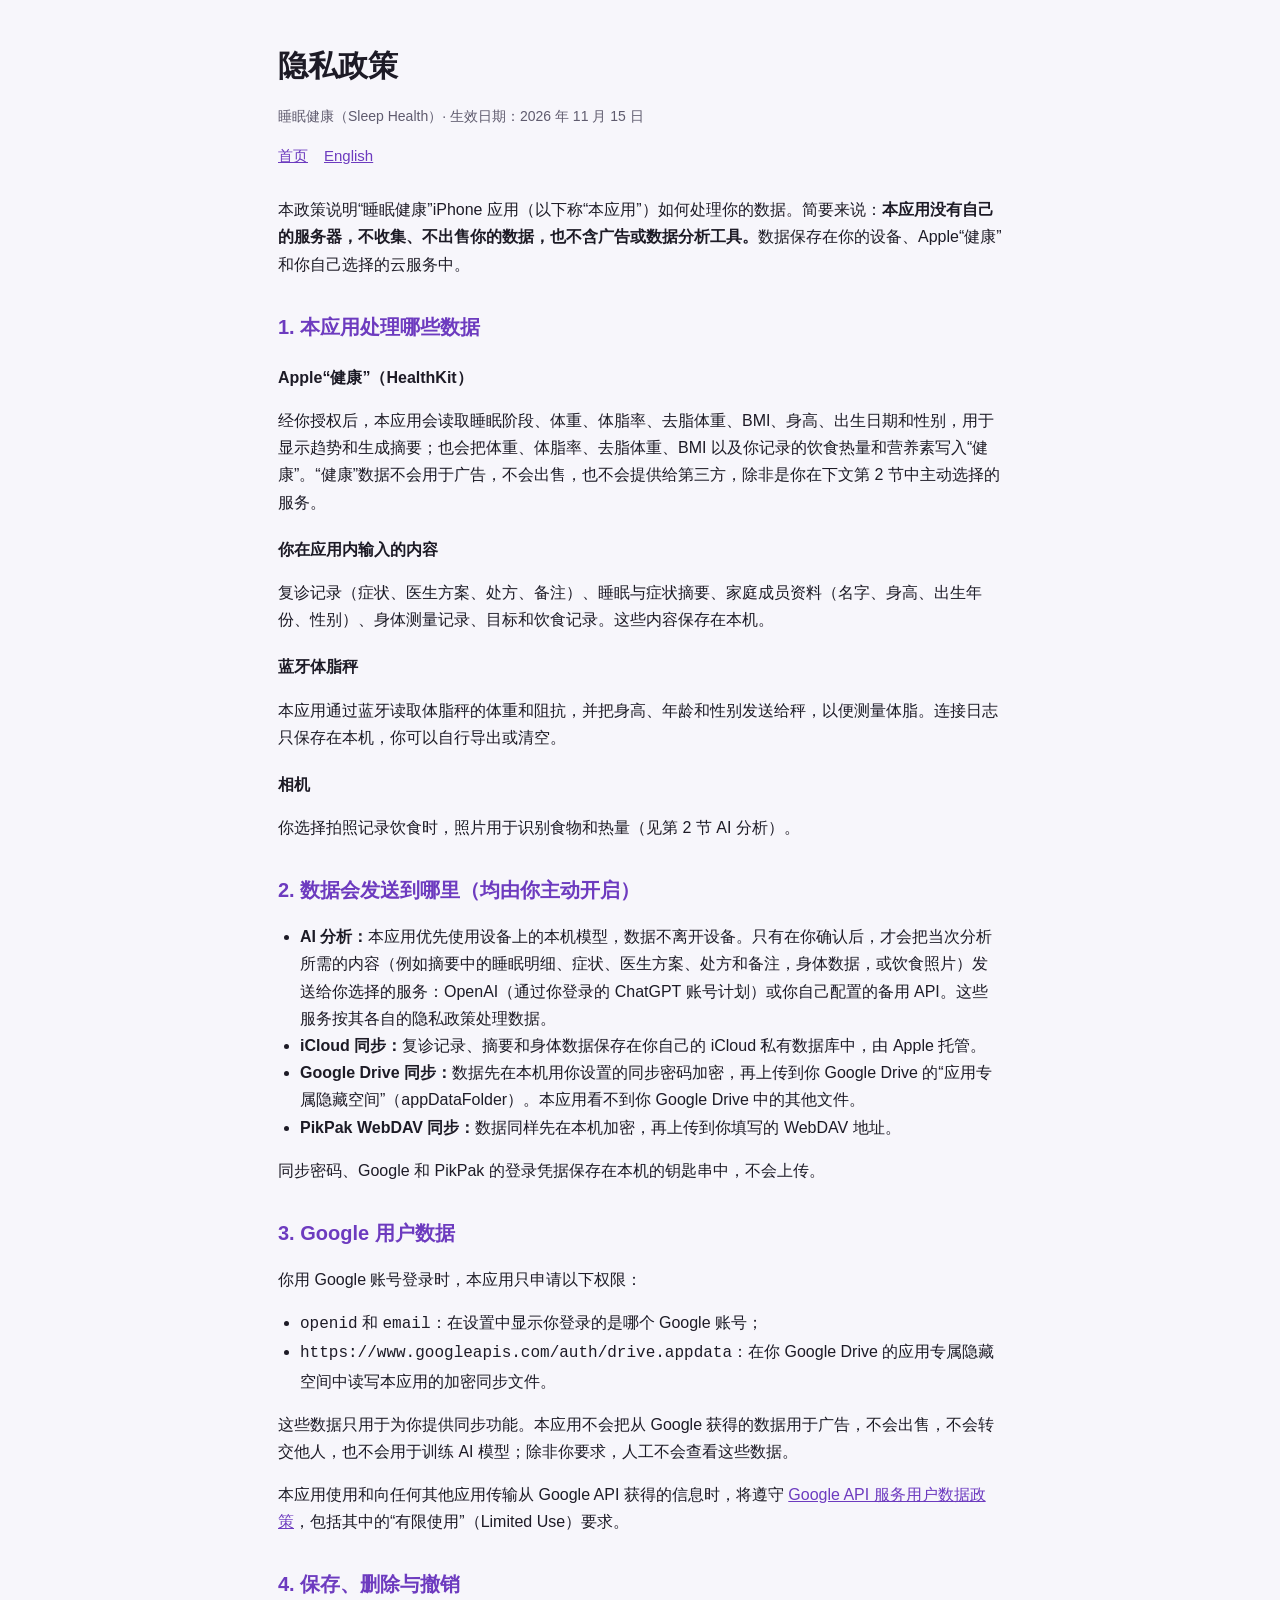
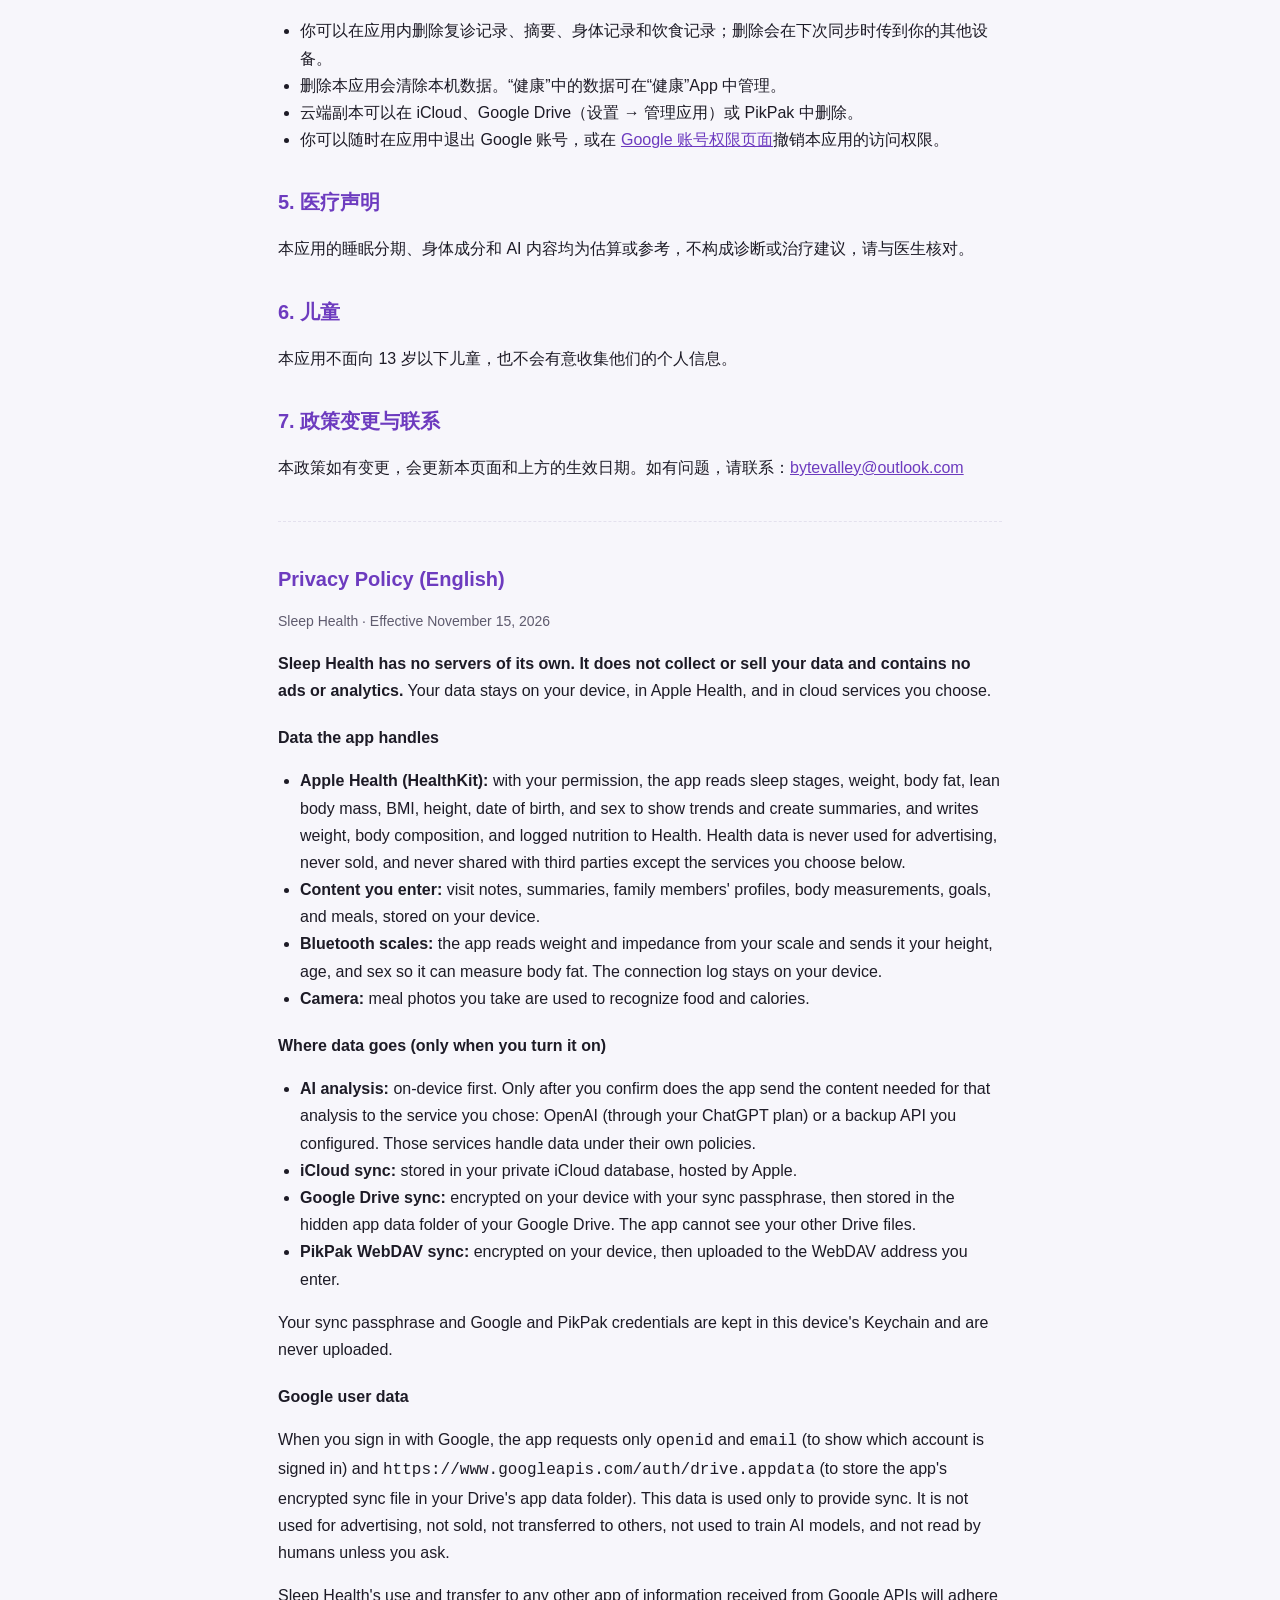
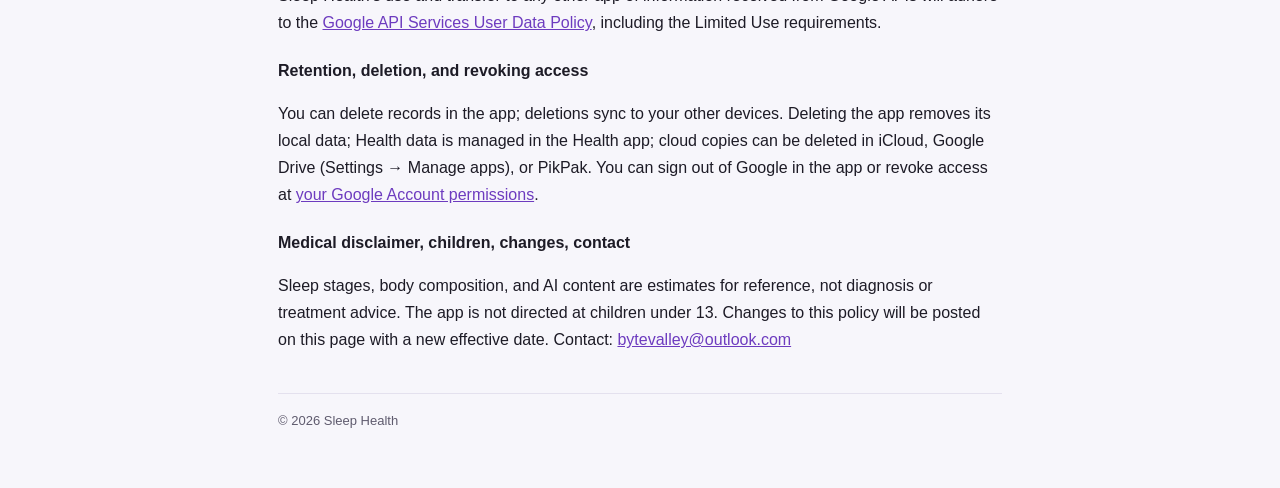
==== privacy.html @ 9d00d81d "Add homepage and privacy policy" ====
<!doctype html>
<html lang="zh-Hans">
<head>
<meta charset="utf-8">
<meta name="viewport" content="width=device-width, initial-scale=1">
<title>隐私政策 · 睡眠健康</title>
<meta name="description" content="睡眠健康（Sleep Health）隐私政策">
<link rel="stylesheet" href="style.css">
</head>
<body>
<main>
<header>
  <h1>隐私政策</h1>
  <p class="muted">睡眠健康（Sleep Health）· 生效日期：2026 年 11 月 15 日</p>
  <nav><a href="index.html">首页</a><a href="#en">English</a></nav>
</header>

<p>本政策说明“睡眠健康”iPhone 应用（以下称“本应用”）如何处理你的数据。简要来说：<strong>本应用没有自己的服务器，不收集、不出售你的数据，也不含广告或数据分析工具。</strong>数据保存在你的设备、Apple“健康”和你自己选择的云服务中。</p>

<h2>1. 本应用处理哪些数据</h2>
<h3>Apple“健康”（HealthKit）</h3>
<p>经你授权后，本应用会读取睡眠阶段、体重、体脂率、去脂体重、BMI、身高、出生日期和性别，用于显示趋势和生成摘要；也会把体重、体脂率、去脂体重、BMI 以及你记录的饮食热量和营养素写入“健康”。“健康”数据不会用于广告，不会出售，也不会提供给第三方，除非是你在下文第 2 节中主动选择的服务。</p>
<h3>你在应用内输入的内容</h3>
<p>复诊记录（症状、医生方案、处方、备注）、睡眠与症状摘要、家庭成员资料（名字、身高、出生年份、性别）、身体测量记录、目标和饮食记录。这些内容保存在本机。</p>
<h3>蓝牙体脂秤</h3>
<p>本应用通过蓝牙读取体脂秤的体重和阻抗，并把身高、年龄和性别发送给秤，以便测量体脂。连接日志只保存在本机，你可以自行导出或清空。</p>
<h3>相机</h3>
<p>你选择拍照记录饮食时，照片用于识别食物和热量（见第 2 节 AI 分析）。</p>

<h2>2. 数据会发送到哪里（均由你主动开启）</h2>
<ul>
  <li><strong>AI 分析：</strong>本应用优先使用设备上的本机模型，数据不离开设备。只有在你确认后，才会把当次分析所需的内容（例如摘要中的睡眠明细、症状、医生方案、处方和备注，身体数据，或饮食照片）发送给你选择的服务：OpenAI（通过你登录的 ChatGPT 账号计划）或你自己配置的备用 API。这些服务按其各自的隐私政策处理数据。</li>
  <li><strong>iCloud 同步：</strong>复诊记录、摘要和身体数据保存在你自己的 iCloud 私有数据库中，由 Apple 托管。</li>
  <li><strong>Google Drive 同步：</strong>数据先在本机用你设置的同步密码加密，再上传到你 Google Drive 的“应用专属隐藏空间”（appDataFolder）。本应用看不到你 Google Drive 中的其他文件。</li>
  <li><strong>PikPak WebDAV 同步：</strong>数据同样先在本机加密，再上传到你填写的 WebDAV 地址。</li>
</ul>
<p>同步密码、Google 和 PikPak 的登录凭据保存在本机的钥匙串中，不会上传。</p>

<h2>3. Google 用户数据</h2>
<p>你用 Google 账号登录时，本应用只申请以下权限：</p>
<ul>
  <li><code>openid</code> 和 <code>email</code>：在设置中显示你登录的是哪个 Google 账号；</li>
  <li><code>https://www.googleapis.com/auth/drive.appdata</code>：在你 Google Drive 的应用专属隐藏空间中读写本应用的加密同步文件。</li>
</ul>
<p>这些数据只用于为你提供同步功能。本应用不会把从 Google 获得的数据用于广告，不会出售，不会转交他人，也不会用于训练 AI 模型；除非你要求，人工不会查看这些数据。</p>
<p>本应用使用和向任何其他应用传输从 Google API 获得的信息时，将遵守 <a href="https://developers.google.com/terms/api-services-user-data-policy">Google API 服务用户数据政策</a>，包括其中的“有限使用”（Limited Use）要求。</p>

<h2>4. 保存、删除与撤销</h2>
<ul>
  <li>你可以在应用内删除复诊记录、摘要、身体记录和饮食记录；删除会在下次同步时传到你的其他设备。</li>
  <li>删除本应用会清除本机数据。“健康”中的数据可在“健康”App 中管理。</li>
  <li>云端副本可以在 iCloud、Google Drive（设置 → 管理应用）或 PikPak 中删除。</li>
  <li>你可以随时在应用中退出 Google 账号，或在 <a href="https://myaccount.google.com/permissions">Google 账号权限页面</a>撤销本应用的访问权限。</li>
</ul>

<h2>5. 医疗声明</h2>
<p>本应用的睡眠分期、身体成分和 AI 内容均为估算或参考，不构成诊断或治疗建议，请与医生核对。</p>

<h2>6. 儿童</h2>
<p>本应用不面向 13 岁以下儿童，也不会有意收集他们的个人信息。</p>

<h2>7. 政策变更与联系</h2>
<p>本政策如有变更，会更新本页面和上方的生效日期。如有问题，请联系：<a href="mailto:bytevalley@outlook.com">bytevalley@outlook.com</a></p>

<section class="lang" id="en">
  <h2>Privacy Policy (English)</h2>
  <p class="muted">Sleep Health · Effective November 15, 2026</p>
  <p><strong>Sleep Health has no servers of its own. It does not collect or sell your data and contains no ads or analytics.</strong> Your data stays on your device, in Apple Health, and in cloud services you choose.</p>

  <h3>Data the app handles</h3>
  <ul>
    <li><strong>Apple Health (HealthKit):</strong> with your permission, the app reads sleep stages, weight, body fat, lean body mass, BMI, height, date of birth, and sex to show trends and create summaries, and writes weight, body composition, and logged nutrition to Health. Health data is never used for advertising, never sold, and never shared with third parties except the services you choose below.</li>
    <li><strong>Content you enter:</strong> visit notes, summaries, family members' profiles, body measurements, goals, and meals, stored on your device.</li>
    <li><strong>Bluetooth scales:</strong> the app reads weight and impedance from your scale and sends it your height, age, and sex so it can measure body fat. The connection log stays on your device.</li>
    <li><strong>Camera:</strong> meal photos you take are used to recognize food and calories.</li>
  </ul>

  <h3>Where data goes (only when you turn it on)</h3>
  <ul>
    <li><strong>AI analysis:</strong> on-device first. Only after you confirm does the app send the content needed for that analysis to the service you chose: OpenAI (through your ChatGPT plan) or a backup API you configured. Those services handle data under their own policies.</li>
    <li><strong>iCloud sync:</strong> stored in your private iCloud database, hosted by Apple.</li>
    <li><strong>Google Drive sync:</strong> encrypted on your device with your sync passphrase, then stored in the hidden app data folder of your Google Drive. The app cannot see your other Drive files.</li>
    <li><strong>PikPak WebDAV sync:</strong> encrypted on your device, then uploaded to the WebDAV address you enter.</li>
  </ul>
  <p>Your sync passphrase and Google and PikPak credentials are kept in this device's Keychain and are never uploaded.</p>

  <h3>Google user data</h3>
  <p>When you sign in with Google, the app requests only <code>openid</code> and <code>email</code> (to show which account is signed in) and <code>https://www.googleapis.com/auth/drive.appdata</code> (to store the app's encrypted sync file in your Drive's app data folder). This data is used only to provide sync. It is not used for advertising, not sold, not transferred to others, not used to train AI models, and not read by humans unless you ask.</p>
  <p>Sleep Health's use and transfer to any other app of information received from Google APIs will adhere to the <a href="https://developers.google.com/terms/api-services-user-data-policy">Google API Services User Data Policy</a>, including the Limited Use requirements.</p>

  <h3>Retention, deletion, and revoking access</h3>
  <p>You can delete records in the app; deletions sync to your other devices. Deleting the app removes its local data; Health data is managed in the Health app; cloud copies can be deleted in iCloud, Google Drive (Settings → Manage apps), or PikPak. You can sign out of Google in the app or revoke access at <a href="https://myaccount.google.com/permissions">your Google Account permissions</a>.</p>

  <h3>Medical disclaimer, children, changes, contact</h3>
  <p>Sleep stages, body composition, and AI content are estimates for reference, not diagnosis or treatment advice. The app is not directed at children under 13. Changes to this policy will be posted on this page with a new effective date. Contact: <a href="mailto:bytevalley@outlook.com">bytevalley@outlook.com</a></p>
</section>

<footer>© 2026 Sleep Health</footer>
</main>
</body>
</html>
---- style.css ----
:root { --bg:#f7f6fb; --card:#fff; --text:#1d1b26; --muted:#5f5b6e; --accent:#6d3bbf; --line:#e4e1ee; }
@media (prefers-color-scheme: dark) { :root { --bg:#14131b; --card:#1d1b26; --text:#f0eef6; --muted:#a9a4ba; --accent:#a77bf3; --line:#2f2c3b; } }
* { box-sizing: border-box; }
body { margin:0; background:var(--bg); color:var(--text); font:16px/1.7 -apple-system, BlinkMacSystemFont, "PingFang SC", "Helvetica Neue", sans-serif; }
main { max-width:760px; margin:0 auto; padding:40px 18px 64px; }
header { margin-bottom:28px; }
h1 { font-size:30px; margin:0 0 6px; }
h2 { font-size:20px; margin:32px 0 8px; color:var(--accent); }
h3 { font-size:16px; margin:20px 0 4px; }
p, li { color:var(--text); }
.muted { color:var(--muted); font-size:14px; }
.card { background:var(--card); border:1px solid var(--line); border-radius:16px; padding:18px 20px; margin:16px 0; }
a { color:var(--accent); }
nav { display:flex; gap:16px; flex-wrap:wrap; font-size:15px; margin-top:10px; }
ul { padding-left:22px; }
footer { margin-top:40px; border-top:1px solid var(--line); padding-top:16px; font-size:13px; color:var(--muted); }
.lang { border-top:1px dashed var(--line); margin-top:40px; padding-top:8px; }
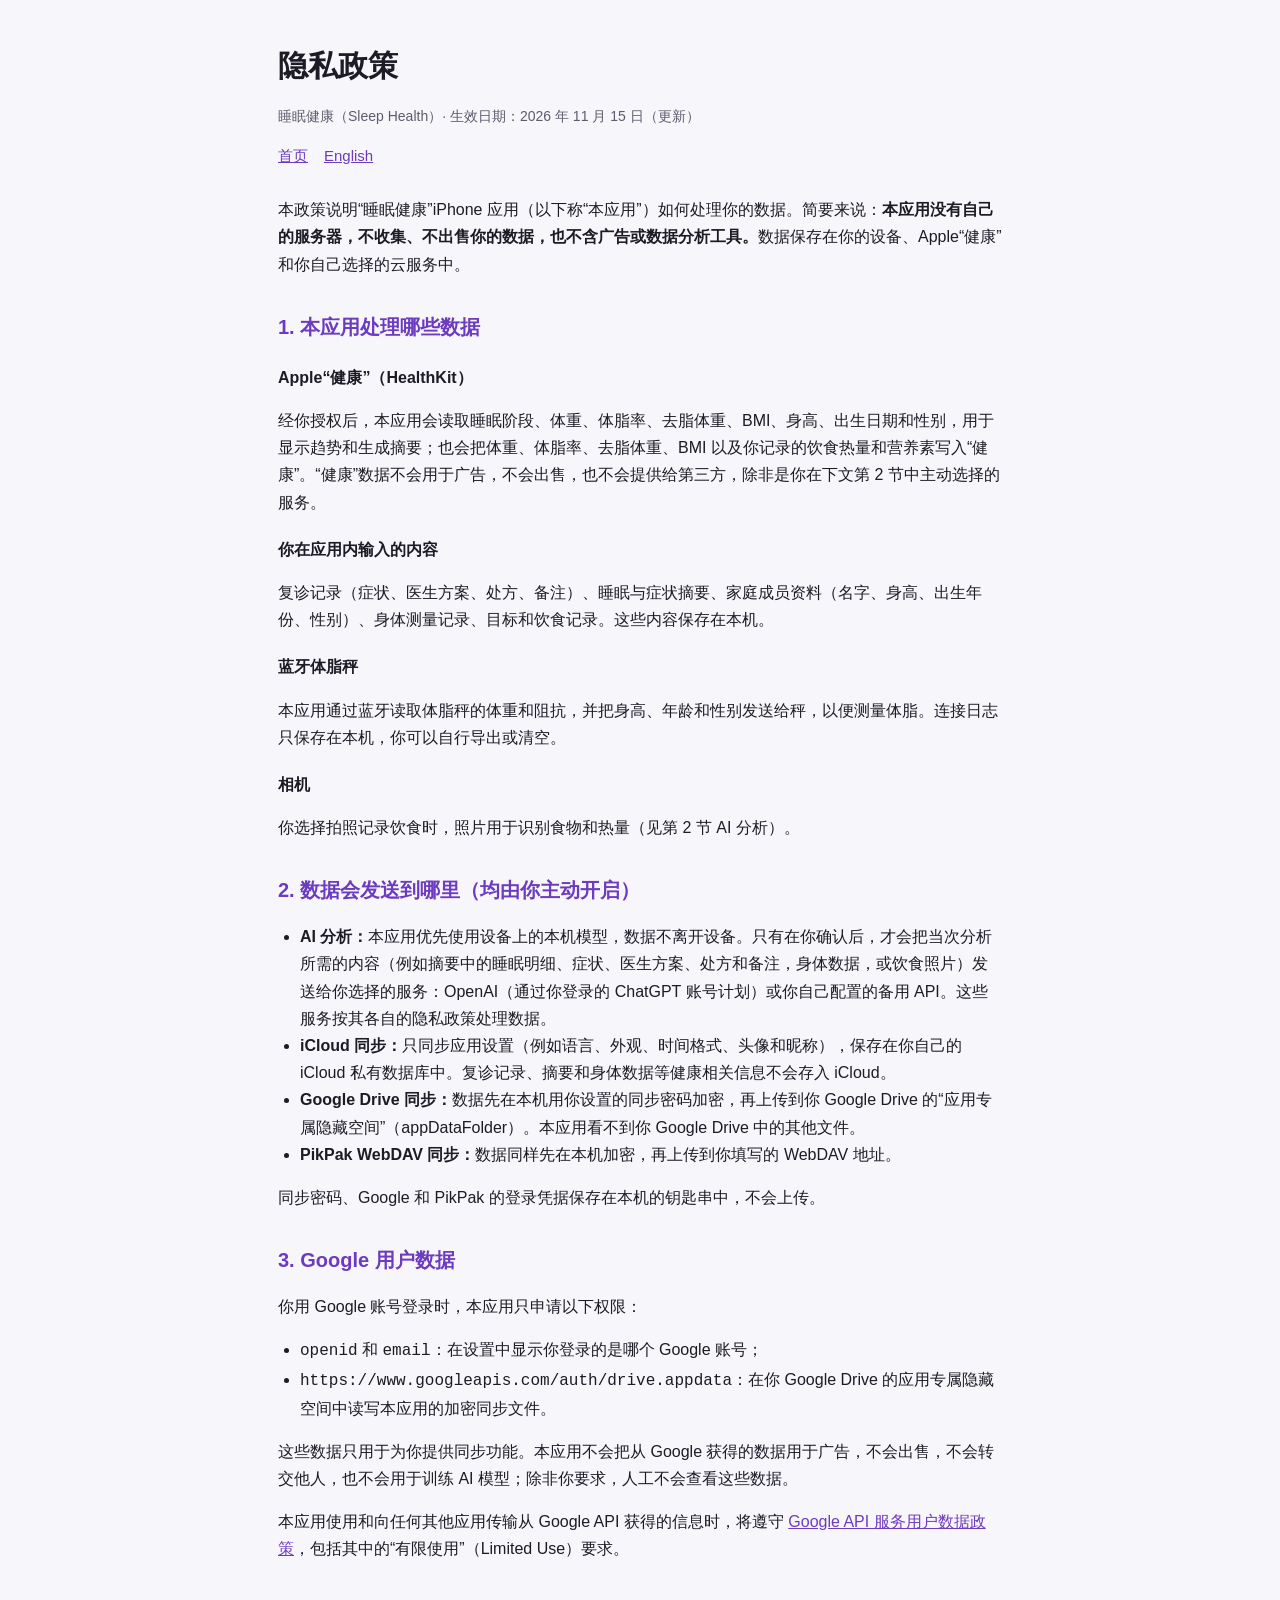
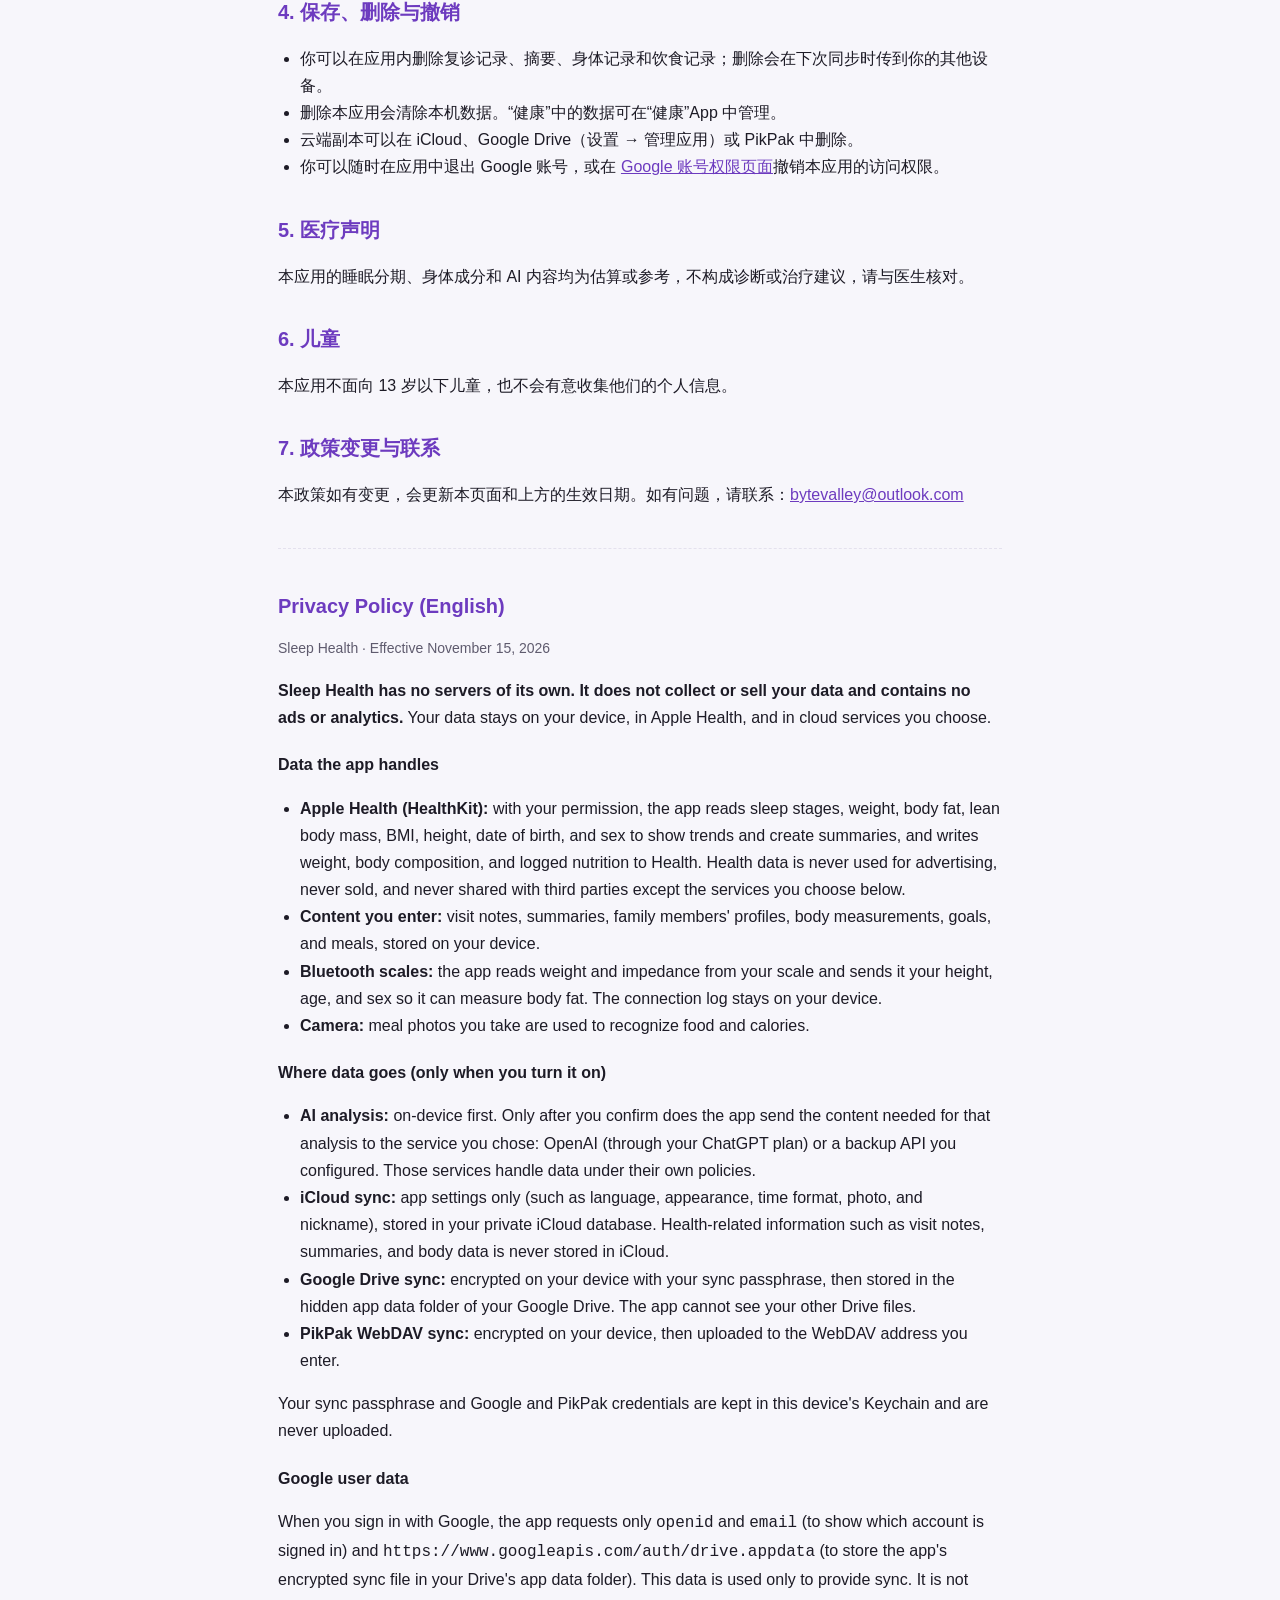
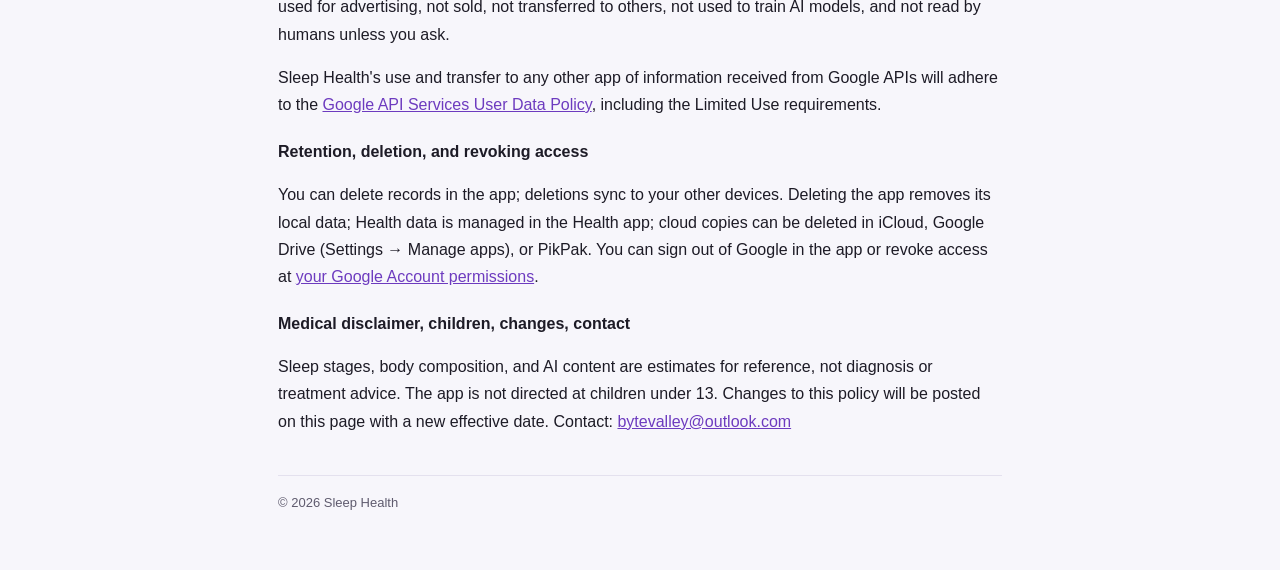
==== commit 7d5a7dcf: "Privacy policy: iCloud syncs settings only" ====
--- a/privacy.html
+++ b/privacy.html
@@ -11,7 +11,7 @@
 <main>
 <header>
   <h1>隐私政策</h1>
-  <p class="muted">睡眠健康（Sleep Health）· 生效日期：2026 年 11 月 15 日</p>
+  <p class="muted">睡眠健康（Sleep Health）· 生效日期：2026 年 11 月 15 日（更新）</p>
   <nav><a href="index.html">首页</a><a href="#en">English</a></nav>
 </header>
 
@@ -30,7 +30,7 @@
 <h2>2. 数据会发送到哪里（均由你主动开启）</h2>
 <ul>
   <li><strong>AI 分析：</strong>本应用优先使用设备上的本机模型，数据不离开设备。只有在你确认后，才会把当次分析所需的内容（例如摘要中的睡眠明细、症状、医生方案、处方和备注，身体数据，或饮食照片）发送给你选择的服务：OpenAI（通过你登录的 ChatGPT 账号计划）或你自己配置的备用 API。这些服务按其各自的隐私政策处理数据。</li>
-  <li><strong>iCloud 同步：</strong>复诊记录、摘要和身体数据保存在你自己的 iCloud 私有数据库中，由 Apple 托管。</li>
+  <li><strong>iCloud 同步：</strong>只同步应用设置（例如语言、外观、时间格式、头像和昵称），保存在你自己的 iCloud 私有数据库中。复诊记录、摘要和身体数据等健康相关信息不会存入 iCloud。</li>
   <li><strong>Google Drive 同步：</strong>数据先在本机用你设置的同步密码加密，再上传到你 Google Drive 的“应用专属隐藏空间”（appDataFolder）。本应用看不到你 Google Drive 中的其他文件。</li>
   <li><strong>PikPak WebDAV 同步：</strong>数据同样先在本机加密，再上传到你填写的 WebDAV 地址。</li>
 </ul>
@@ -78,7 +78,7 @@
   <h3>Where data goes (only when you turn it on)</h3>
   <ul>
     <li><strong>AI analysis:</strong> on-device first. Only after you confirm does the app send the content needed for that analysis to the service you chose: OpenAI (through your ChatGPT plan) or a backup API you configured. Those services handle data under their own policies.</li>
-    <li><strong>iCloud sync:</strong> stored in your private iCloud database, hosted by Apple.</li>
+    <li><strong>iCloud sync:</strong> app settings only (such as language, appearance, time format, photo, and nickname), stored in your private iCloud database. Health-related information such as visit notes, summaries, and body data is never stored in iCloud.</li>
     <li><strong>Google Drive sync:</strong> encrypted on your device with your sync passphrase, then stored in the hidden app data folder of your Google Drive. The app cannot see your other Drive files.</li>
     <li><strong>PikPak WebDAV sync:</strong> encrypted on your device, then uploaded to the WebDAV address you enter.</li>
   </ul>
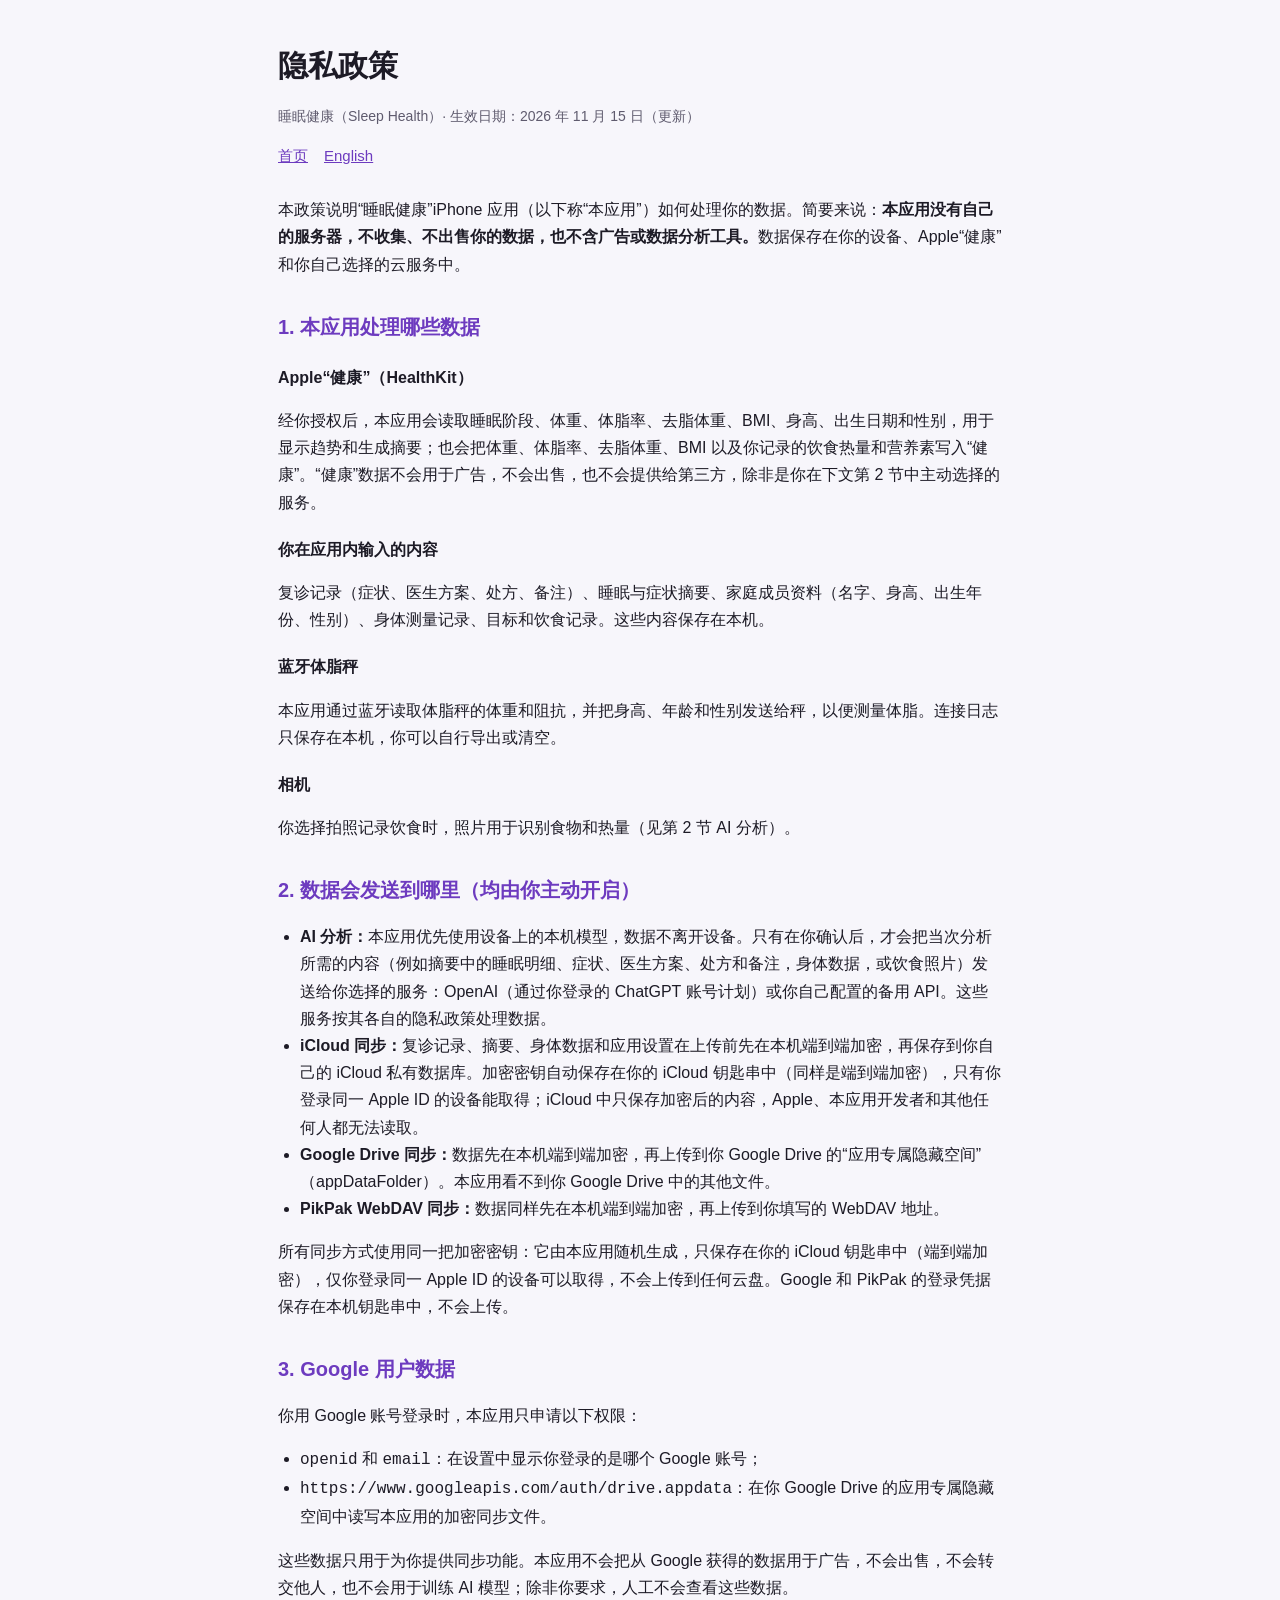
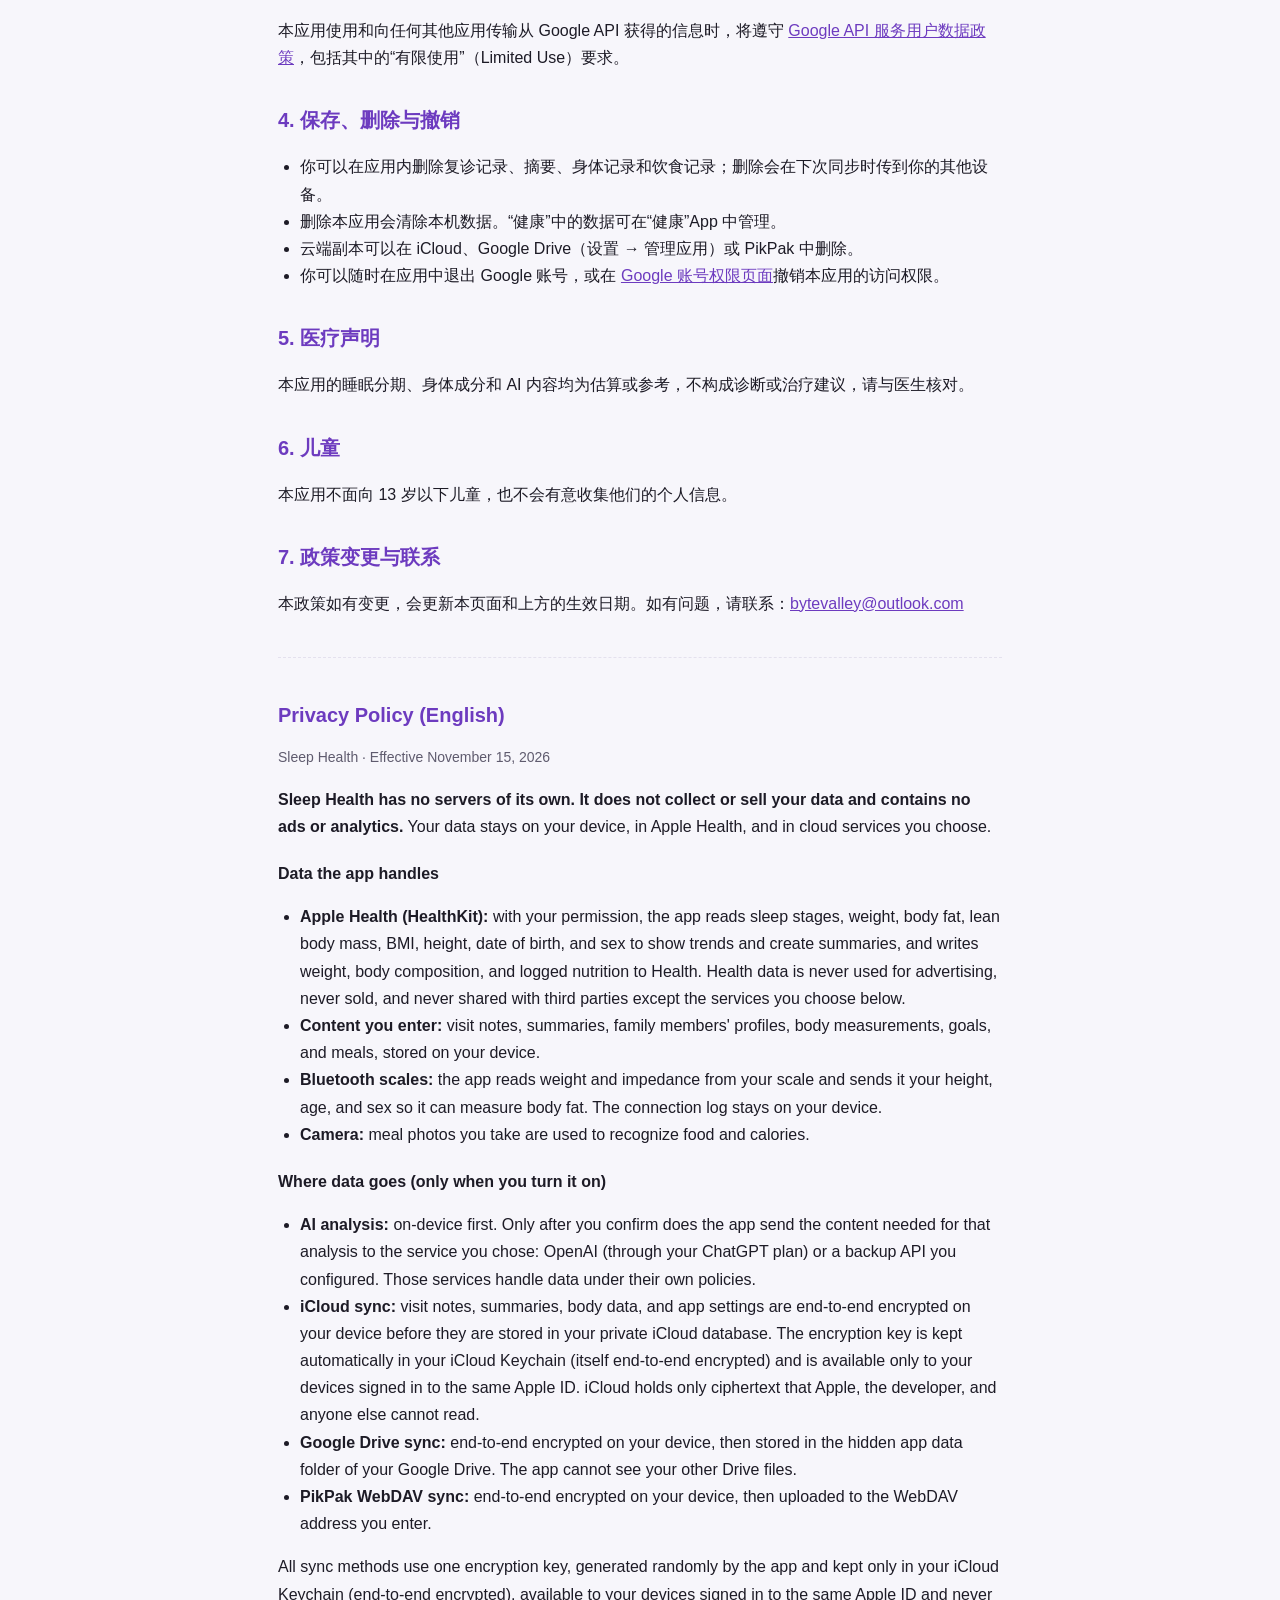
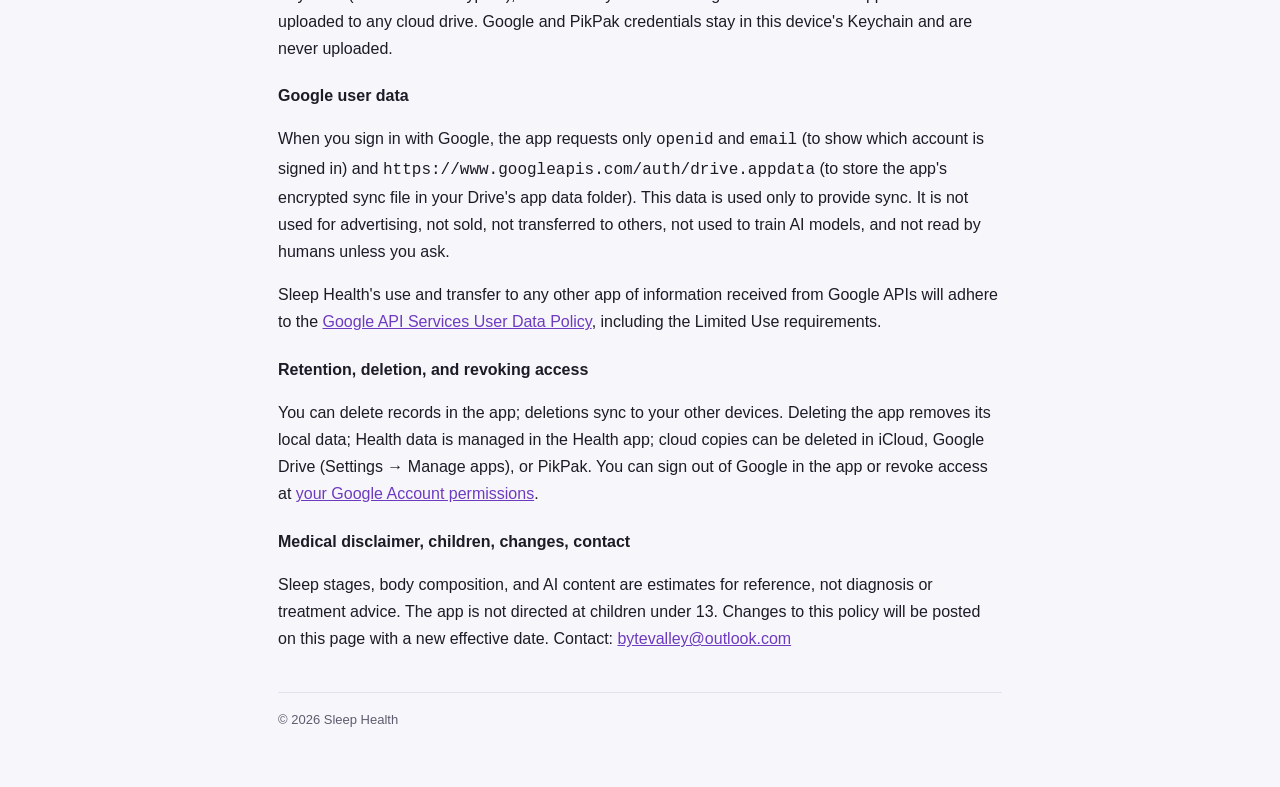
==== commit 17498ee0: "Privacy policy: automatic end-to-end encryption for all sync" ====
--- a/privacy.html
+++ b/privacy.html
@@ -30,11 +30,11 @@
 <h2>2. 数据会发送到哪里（均由你主动开启）</h2>
 <ul>
   <li><strong>AI 分析：</strong>本应用优先使用设备上的本机模型，数据不离开设备。只有在你确认后，才会把当次分析所需的内容（例如摘要中的睡眠明细、症状、医生方案、处方和备注，身体数据，或饮食照片）发送给你选择的服务：OpenAI（通过你登录的 ChatGPT 账号计划）或你自己配置的备用 API。这些服务按其各自的隐私政策处理数据。</li>
-  <li><strong>iCloud 同步：</strong>只同步应用设置（例如语言、外观、时间格式、头像和昵称），保存在你自己的 iCloud 私有数据库中。复诊记录、摘要和身体数据等健康相关信息不会存入 iCloud。</li>
-  <li><strong>Google Drive 同步：</strong>数据先在本机用你设置的同步密码加密，再上传到你 Google Drive 的“应用专属隐藏空间”（appDataFolder）。本应用看不到你 Google Drive 中的其他文件。</li>
-  <li><strong>PikPak WebDAV 同步：</strong>数据同样先在本机加密，再上传到你填写的 WebDAV 地址。</li>
+  <li><strong>iCloud 同步：</strong>复诊记录、摘要、身体数据和应用设置在上传前先在本机端到端加密，再保存到你自己的 iCloud 私有数据库。加密密钥自动保存在你的 iCloud 钥匙串中（同样是端到端加密），只有你登录同一 Apple ID 的设备能取得；iCloud 中只保存加密后的内容，Apple、本应用开发者和其他任何人都无法读取。</li>
+  <li><strong>Google Drive 同步：</strong>数据先在本机端到端加密，再上传到你 Google Drive 的“应用专属隐藏空间”（appDataFolder）。本应用看不到你 Google Drive 中的其他文件。</li>
+  <li><strong>PikPak WebDAV 同步：</strong>数据同样先在本机端到端加密，再上传到你填写的 WebDAV 地址。</li>
 </ul>
-<p>同步密码、Google 和 PikPak 的登录凭据保存在本机的钥匙串中，不会上传。</p>
+<p>所有同步方式使用同一把加密密钥：它由本应用随机生成，只保存在你的 iCloud 钥匙串中（端到端加密），仅你登录同一 Apple ID 的设备可以取得，不会上传到任何云盘。Google 和 PikPak 的登录凭据保存在本机钥匙串中，不会上传。</p>
 
 <h2>3. Google 用户数据</h2>
 <p>你用 Google 账号登录时，本应用只申请以下权限：</p>
@@ -78,11 +78,11 @@
   <h3>Where data goes (only when you turn it on)</h3>
   <ul>
     <li><strong>AI analysis:</strong> on-device first. Only after you confirm does the app send the content needed for that analysis to the service you chose: OpenAI (through your ChatGPT plan) or a backup API you configured. Those services handle data under their own policies.</li>
-    <li><strong>iCloud sync:</strong> app settings only (such as language, appearance, time format, photo, and nickname), stored in your private iCloud database. Health-related information such as visit notes, summaries, and body data is never stored in iCloud.</li>
-    <li><strong>Google Drive sync:</strong> encrypted on your device with your sync passphrase, then stored in the hidden app data folder of your Google Drive. The app cannot see your other Drive files.</li>
-    <li><strong>PikPak WebDAV sync:</strong> encrypted on your device, then uploaded to the WebDAV address you enter.</li>
+    <li><strong>iCloud sync:</strong> visit notes, summaries, body data, and app settings are end-to-end encrypted on your device before they are stored in your private iCloud database. The encryption key is kept automatically in your iCloud Keychain (itself end-to-end encrypted) and is available only to your devices signed in to the same Apple ID. iCloud holds only ciphertext that Apple, the developer, and anyone else cannot read.</li>
+    <li><strong>Google Drive sync:</strong> end-to-end encrypted on your device, then stored in the hidden app data folder of your Google Drive. The app cannot see your other Drive files.</li>
+    <li><strong>PikPak WebDAV sync:</strong> end-to-end encrypted on your device, then uploaded to the WebDAV address you enter.</li>
   </ul>
-  <p>Your sync passphrase and Google and PikPak credentials are kept in this device's Keychain and are never uploaded.</p>
+  <p>All sync methods use one encryption key, generated randomly by the app and kept only in your iCloud Keychain (end-to-end encrypted), available to your devices signed in to the same Apple ID and never uploaded to any cloud drive. Google and PikPak credentials stay in this device's Keychain and are never uploaded.</p>
 
   <h3>Google user data</h3>
   <p>When you sign in with Google, the app requests only <code>openid</code> and <code>email</code> (to show which account is signed in) and <code>https://www.googleapis.com/auth/drive.appdata</code> (to store the app's encrypted sync file in your Drive's app data folder). This data is used only to provide sync. It is not used for advertising, not sold, not transferred to others, not used to train AI models, and not read by humans unless you ask.</p>
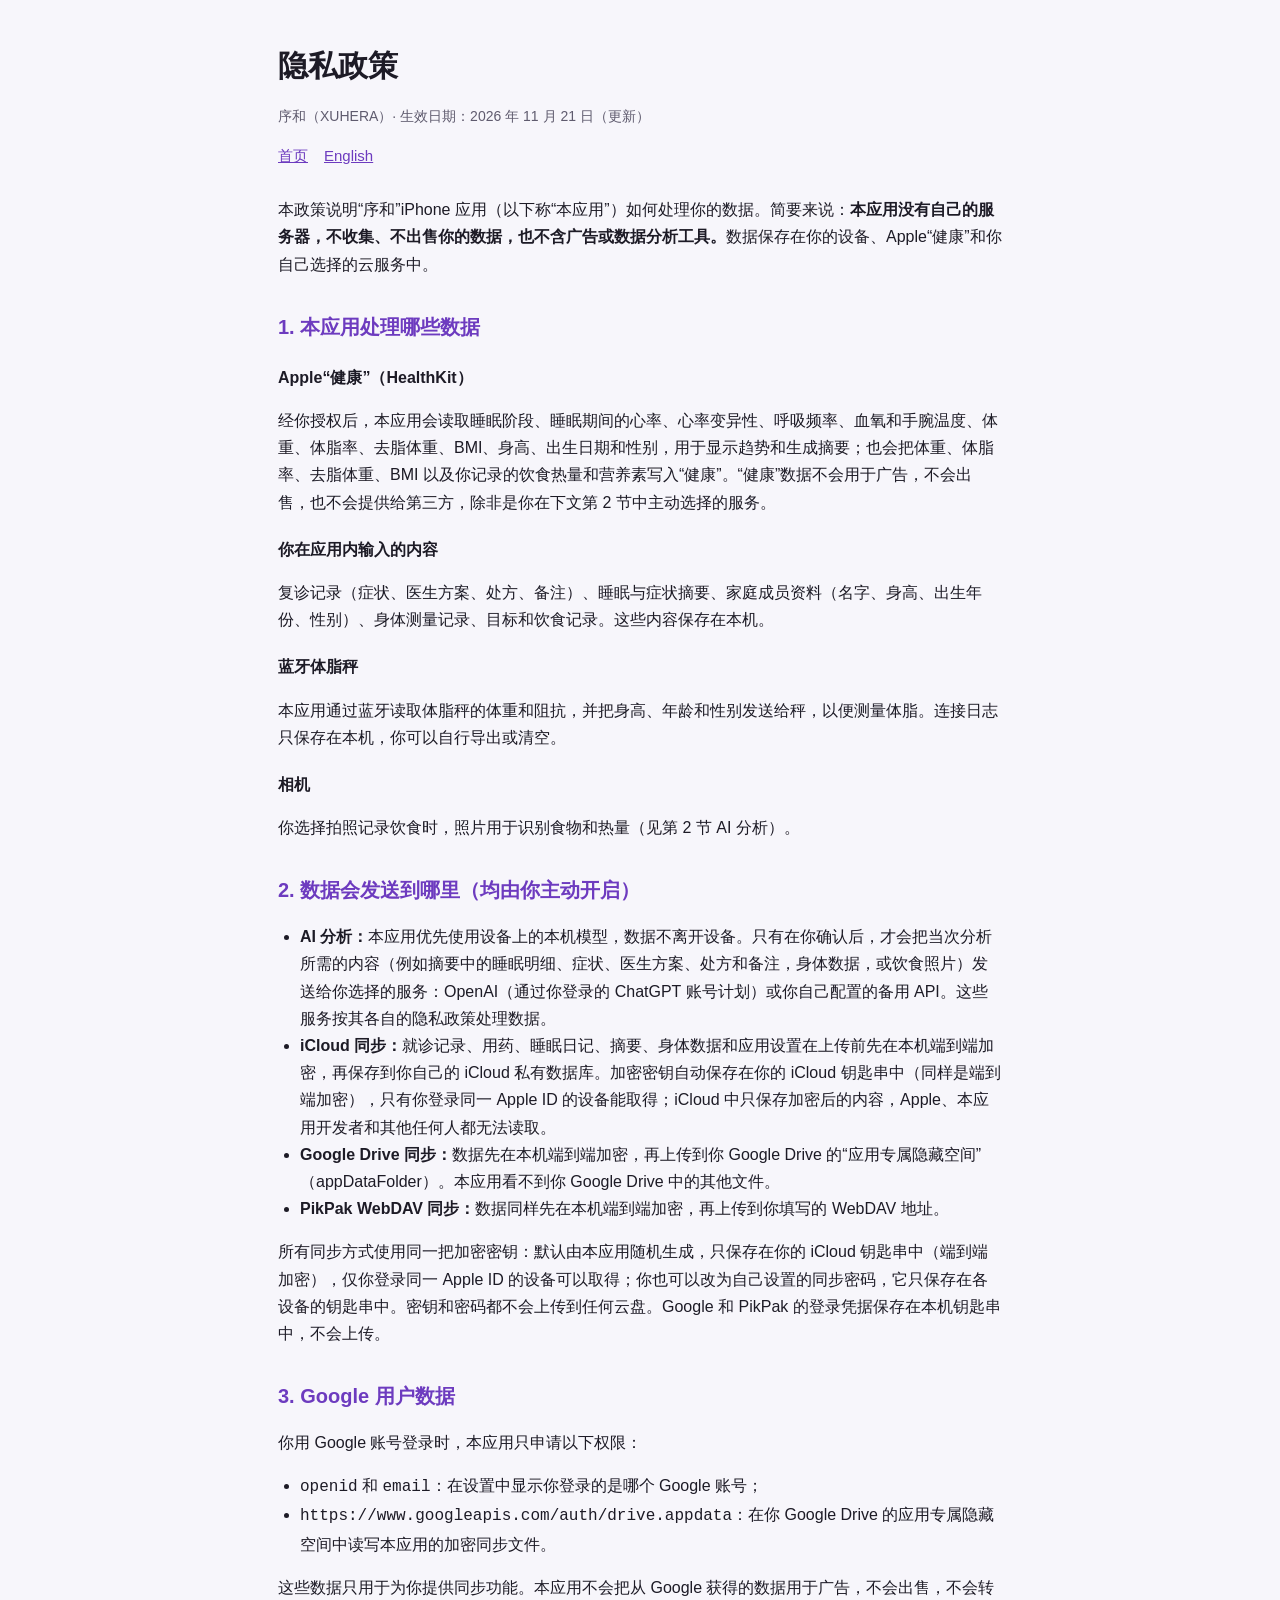
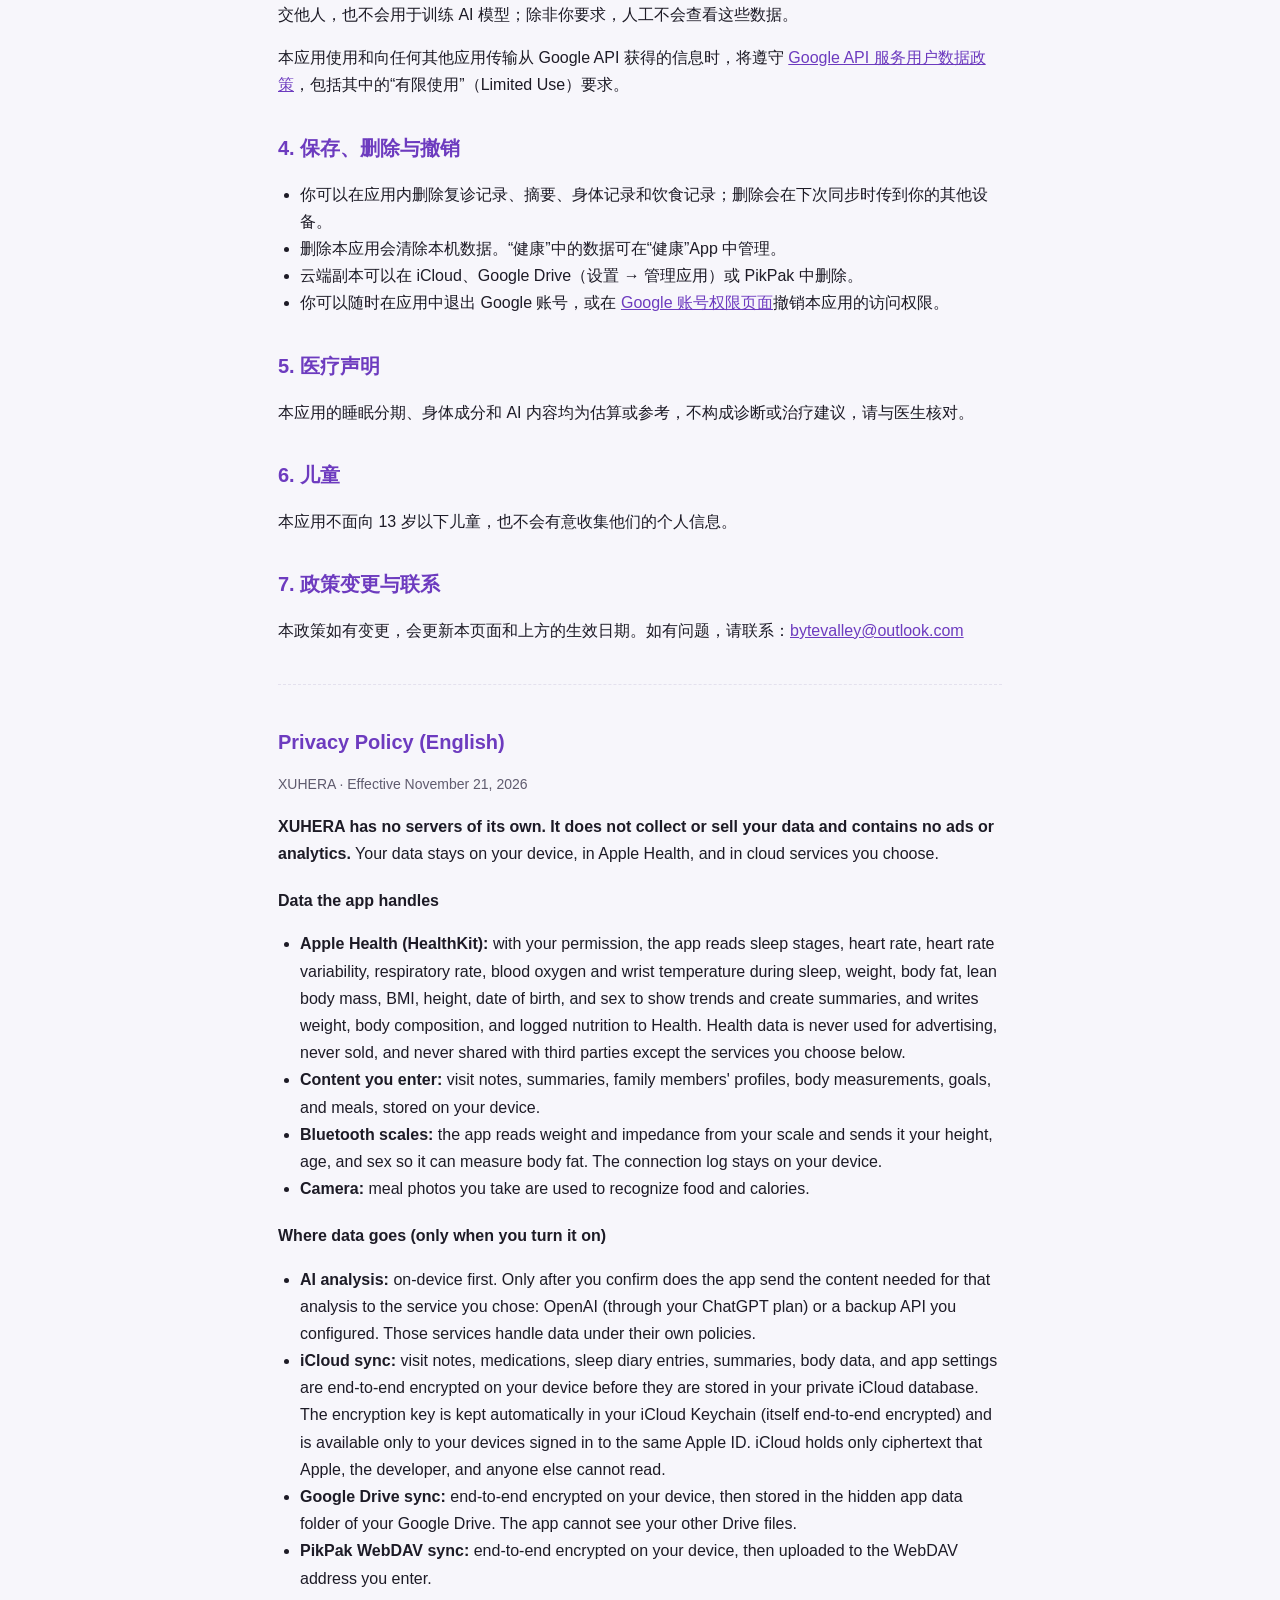
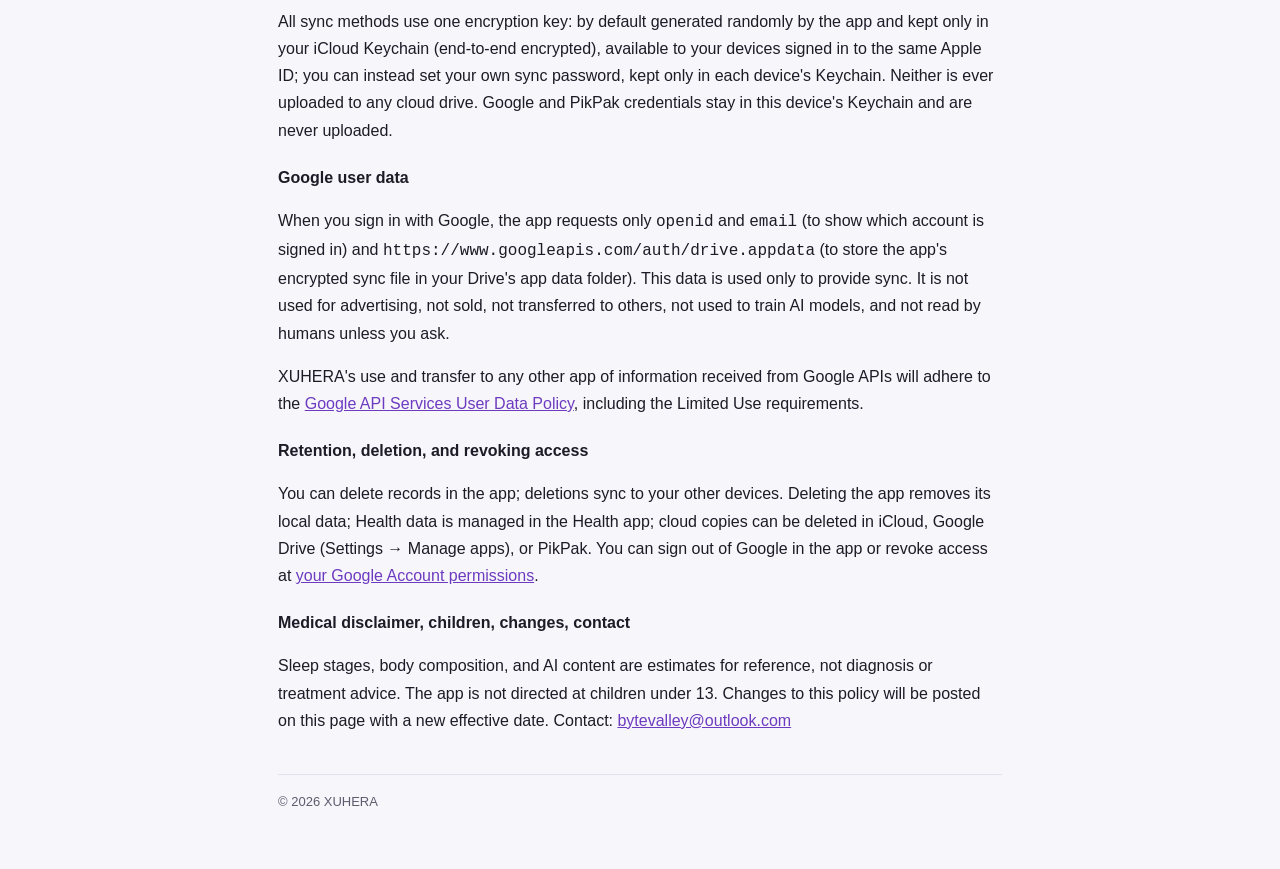
==== commit ee01755b: "Rename to 序和 (XUHERA); update privacy policy The app is now 序和 / XUHERA and the site lives at byteva" ====
--- a/privacy.html
+++ b/privacy.html
@@ -3,23 +3,23 @@
 <head>
 <meta charset="utf-8">
 <meta name="viewport" content="width=device-width, initial-scale=1">
-<title>隐私政策 · 睡眠健康</title>
-<meta name="description" content="睡眠健康（Sleep Health）隐私政策">
+<title>隐私政策 · 序和</title>
+<meta name="description" content="序和（XUHERA）隐私政策">
 <link rel="stylesheet" href="style.css">
 </head>
 <body>
 <main>
 <header>
   <h1>隐私政策</h1>
-  <p class="muted">睡眠健康（Sleep Health）· 生效日期：2026 年 11 月 15 日（更新）</p>
+  <p class="muted">序和（XUHERA）· 生效日期：2026 年 11 月 21 日（更新）</p>
   <nav><a href="index.html">首页</a><a href="#en">English</a></nav>
 </header>
 
-<p>本政策说明“睡眠健康”iPhone 应用（以下称“本应用”）如何处理你的数据。简要来说：<strong>本应用没有自己的服务器，不收集、不出售你的数据，也不含广告或数据分析工具。</strong>数据保存在你的设备、Apple“健康”和你自己选择的云服务中。</p>
+<p>本政策说明“序和”iPhone 应用（以下称“本应用”）如何处理你的数据。简要来说：<strong>本应用没有自己的服务器，不收集、不出售你的数据，也不含广告或数据分析工具。</strong>数据保存在你的设备、Apple“健康”和你自己选择的云服务中。</p>
 
 <h2>1. 本应用处理哪些数据</h2>
 <h3>Apple“健康”（HealthKit）</h3>
-<p>经你授权后，本应用会读取睡眠阶段、体重、体脂率、去脂体重、BMI、身高、出生日期和性别，用于显示趋势和生成摘要；也会把体重、体脂率、去脂体重、BMI 以及你记录的饮食热量和营养素写入“健康”。“健康”数据不会用于广告，不会出售，也不会提供给第三方，除非是你在下文第 2 节中主动选择的服务。</p>
+<p>经你授权后，本应用会读取睡眠阶段、睡眠期间的心率、心率变异性、呼吸频率、血氧和手腕温度、体重、体脂率、去脂体重、BMI、身高、出生日期和性别，用于显示趋势和生成摘要；也会把体重、体脂率、去脂体重、BMI 以及你记录的饮食热量和营养素写入“健康”。“健康”数据不会用于广告，不会出售，也不会提供给第三方，除非是你在下文第 2 节中主动选择的服务。</p>
 <h3>你在应用内输入的内容</h3>
 <p>复诊记录（症状、医生方案、处方、备注）、睡眠与症状摘要、家庭成员资料（名字、身高、出生年份、性别）、身体测量记录、目标和饮食记录。这些内容保存在本机。</p>
 <h3>蓝牙体脂秤</h3>
@@ -30,11 +30,11 @@
 <h2>2. 数据会发送到哪里（均由你主动开启）</h2>
 <ul>
   <li><strong>AI 分析：</strong>本应用优先使用设备上的本机模型，数据不离开设备。只有在你确认后，才会把当次分析所需的内容（例如摘要中的睡眠明细、症状、医生方案、处方和备注，身体数据，或饮食照片）发送给你选择的服务：OpenAI（通过你登录的 ChatGPT 账号计划）或你自己配置的备用 API。这些服务按其各自的隐私政策处理数据。</li>
-  <li><strong>iCloud 同步：</strong>复诊记录、摘要、身体数据和应用设置在上传前先在本机端到端加密，再保存到你自己的 iCloud 私有数据库。加密密钥自动保存在你的 iCloud 钥匙串中（同样是端到端加密），只有你登录同一 Apple ID 的设备能取得；iCloud 中只保存加密后的内容，Apple、本应用开发者和其他任何人都无法读取。</li>
+  <li><strong>iCloud 同步：</strong>就诊记录、用药、睡眠日记、摘要、身体数据和应用设置在上传前先在本机端到端加密，再保存到你自己的 iCloud 私有数据库。加密密钥自动保存在你的 iCloud 钥匙串中（同样是端到端加密），只有你登录同一 Apple ID 的设备能取得；iCloud 中只保存加密后的内容，Apple、本应用开发者和其他任何人都无法读取。</li>
   <li><strong>Google Drive 同步：</strong>数据先在本机端到端加密，再上传到你 Google Drive 的“应用专属隐藏空间”（appDataFolder）。本应用看不到你 Google Drive 中的其他文件。</li>
   <li><strong>PikPak WebDAV 同步：</strong>数据同样先在本机端到端加密，再上传到你填写的 WebDAV 地址。</li>
 </ul>
-<p>所有同步方式使用同一把加密密钥：它由本应用随机生成，只保存在你的 iCloud 钥匙串中（端到端加密），仅你登录同一 Apple ID 的设备可以取得，不会上传到任何云盘。Google 和 PikPak 的登录凭据保存在本机钥匙串中，不会上传。</p>
+<p>所有同步方式使用同一把加密密钥：默认由本应用随机生成，只保存在你的 iCloud 钥匙串中（端到端加密），仅你登录同一 Apple ID 的设备可以取得；你也可以改为自己设置的同步密码，它只保存在各设备的钥匙串中。密钥和密码都不会上传到任何云盘。Google 和 PikPak 的登录凭据保存在本机钥匙串中，不会上传。</p>
 
 <h2>3. Google 用户数据</h2>
 <p>你用 Google 账号登录时，本应用只申请以下权限：</p>
@@ -64,12 +64,12 @@
 
 <section class="lang" id="en">
   <h2>Privacy Policy (English)</h2>
-  <p class="muted">Sleep Health · Effective November 15, 2026</p>
-  <p><strong>Sleep Health has no servers of its own. It does not collect or sell your data and contains no ads or analytics.</strong> Your data stays on your device, in Apple Health, and in cloud services you choose.</p>
+  <p class="muted">XUHERA · Effective November 21, 2026</p>
+  <p><strong>XUHERA has no servers of its own. It does not collect or sell your data and contains no ads or analytics.</strong> Your data stays on your device, in Apple Health, and in cloud services you choose.</p>
 
   <h3>Data the app handles</h3>
   <ul>
-    <li><strong>Apple Health (HealthKit):</strong> with your permission, the app reads sleep stages, weight, body fat, lean body mass, BMI, height, date of birth, and sex to show trends and create summaries, and writes weight, body composition, and logged nutrition to Health. Health data is never used for advertising, never sold, and never shared with third parties except the services you choose below.</li>
+    <li><strong>Apple Health (HealthKit):</strong> with your permission, the app reads sleep stages, heart rate, heart rate variability, respiratory rate, blood oxygen and wrist temperature during sleep, weight, body fat, lean body mass, BMI, height, date of birth, and sex to show trends and create summaries, and writes weight, body composition, and logged nutrition to Health. Health data is never used for advertising, never sold, and never shared with third parties except the services you choose below.</li>
     <li><strong>Content you enter:</strong> visit notes, summaries, family members' profiles, body measurements, goals, and meals, stored on your device.</li>
     <li><strong>Bluetooth scales:</strong> the app reads weight and impedance from your scale and sends it your height, age, and sex so it can measure body fat. The connection log stays on your device.</li>
     <li><strong>Camera:</strong> meal photos you take are used to recognize food and calories.</li>
@@ -78,15 +78,15 @@
   <h3>Where data goes (only when you turn it on)</h3>
   <ul>
     <li><strong>AI analysis:</strong> on-device first. Only after you confirm does the app send the content needed for that analysis to the service you chose: OpenAI (through your ChatGPT plan) or a backup API you configured. Those services handle data under their own policies.</li>
-    <li><strong>iCloud sync:</strong> visit notes, summaries, body data, and app settings are end-to-end encrypted on your device before they are stored in your private iCloud database. The encryption key is kept automatically in your iCloud Keychain (itself end-to-end encrypted) and is available only to your devices signed in to the same Apple ID. iCloud holds only ciphertext that Apple, the developer, and anyone else cannot read.</li>
+    <li><strong>iCloud sync:</strong> visit notes, medications, sleep diary entries, summaries, body data, and app settings are end-to-end encrypted on your device before they are stored in your private iCloud database. The encryption key is kept automatically in your iCloud Keychain (itself end-to-end encrypted) and is available only to your devices signed in to the same Apple ID. iCloud holds only ciphertext that Apple, the developer, and anyone else cannot read.</li>
     <li><strong>Google Drive sync:</strong> end-to-end encrypted on your device, then stored in the hidden app data folder of your Google Drive. The app cannot see your other Drive files.</li>
     <li><strong>PikPak WebDAV sync:</strong> end-to-end encrypted on your device, then uploaded to the WebDAV address you enter.</li>
   </ul>
-  <p>All sync methods use one encryption key, generated randomly by the app and kept only in your iCloud Keychain (end-to-end encrypted), available to your devices signed in to the same Apple ID and never uploaded to any cloud drive. Google and PikPak credentials stay in this device's Keychain and are never uploaded.</p>
+  <p>All sync methods use one encryption key: by default generated randomly by the app and kept only in your iCloud Keychain (end-to-end encrypted), available to your devices signed in to the same Apple ID; you can instead set your own sync password, kept only in each device's Keychain. Neither is ever uploaded to any cloud drive. Google and PikPak credentials stay in this device's Keychain and are never uploaded.</p>
 
   <h3>Google user data</h3>
   <p>When you sign in with Google, the app requests only <code>openid</code> and <code>email</code> (to show which account is signed in) and <code>https://www.googleapis.com/auth/drive.appdata</code> (to store the app's encrypted sync file in your Drive's app data folder). This data is used only to provide sync. It is not used for advertising, not sold, not transferred to others, not used to train AI models, and not read by humans unless you ask.</p>
-  <p>Sleep Health's use and transfer to any other app of information received from Google APIs will adhere to the <a href="https://developers.google.com/terms/api-services-user-data-policy">Google API Services User Data Policy</a>, including the Limited Use requirements.</p>
+  <p>XUHERA's use and transfer to any other app of information received from Google APIs will adhere to the <a href="https://developers.google.com/terms/api-services-user-data-policy">Google API Services User Data Policy</a>, including the Limited Use requirements.</p>
 
   <h3>Retention, deletion, and revoking access</h3>
   <p>You can delete records in the app; deletions sync to your other devices. Deleting the app removes its local data; Health data is managed in the Health app; cloud copies can be deleted in iCloud, Google Drive (Settings → Manage apps), or PikPak. You can sign out of Google in the app or revoke access at <a href="https://myaccount.google.com/permissions">your Google Account permissions</a>.</p>
@@ -95,7 +95,7 @@
   <p>Sleep stages, body composition, and AI content are estimates for reference, not diagnosis or treatment advice. The app is not directed at children under 13. Changes to this policy will be posted on this page with a new effective date. Contact: <a href="mailto:bytevalley@outlook.com">bytevalley@outlook.com</a></p>
 </section>
 
-<footer>© 2026 Sleep Health</footer>
+<footer>© 2026 XUHERA</footer>
 </main>
 </body>
 </html>
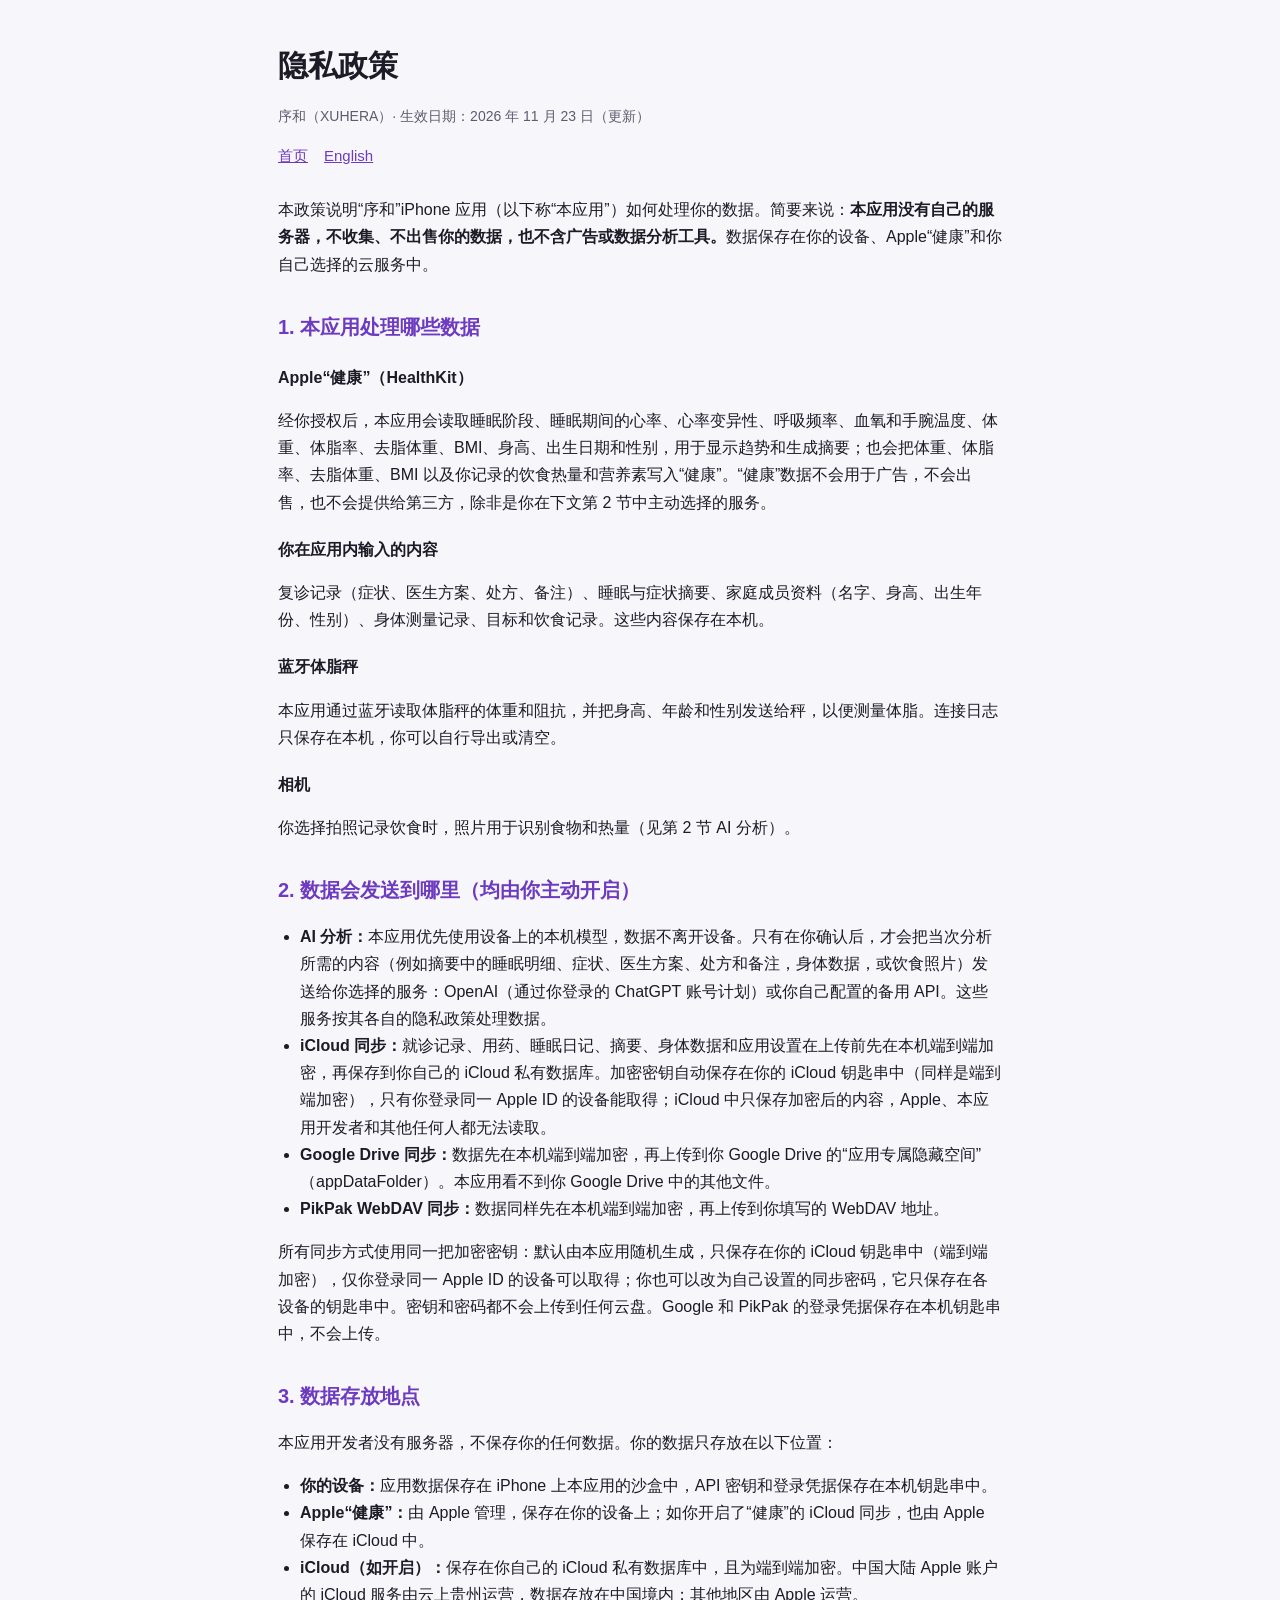
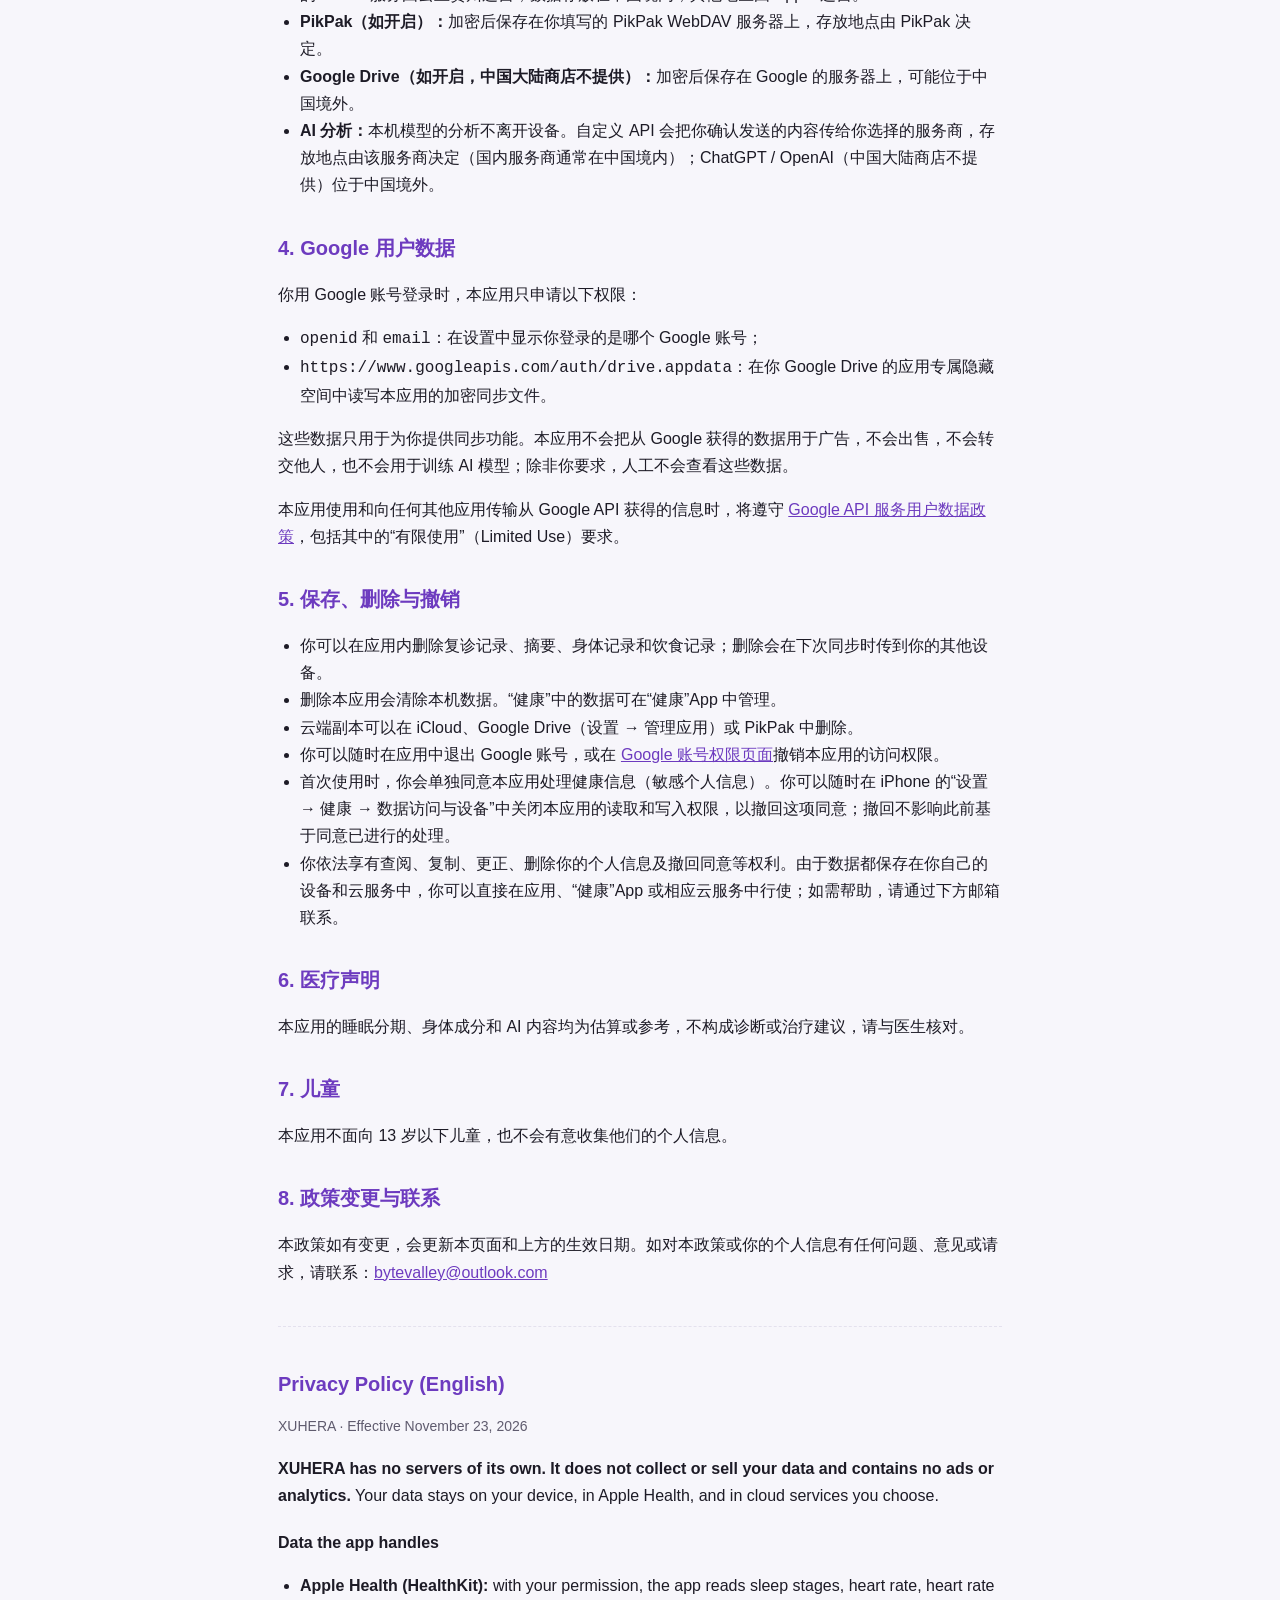
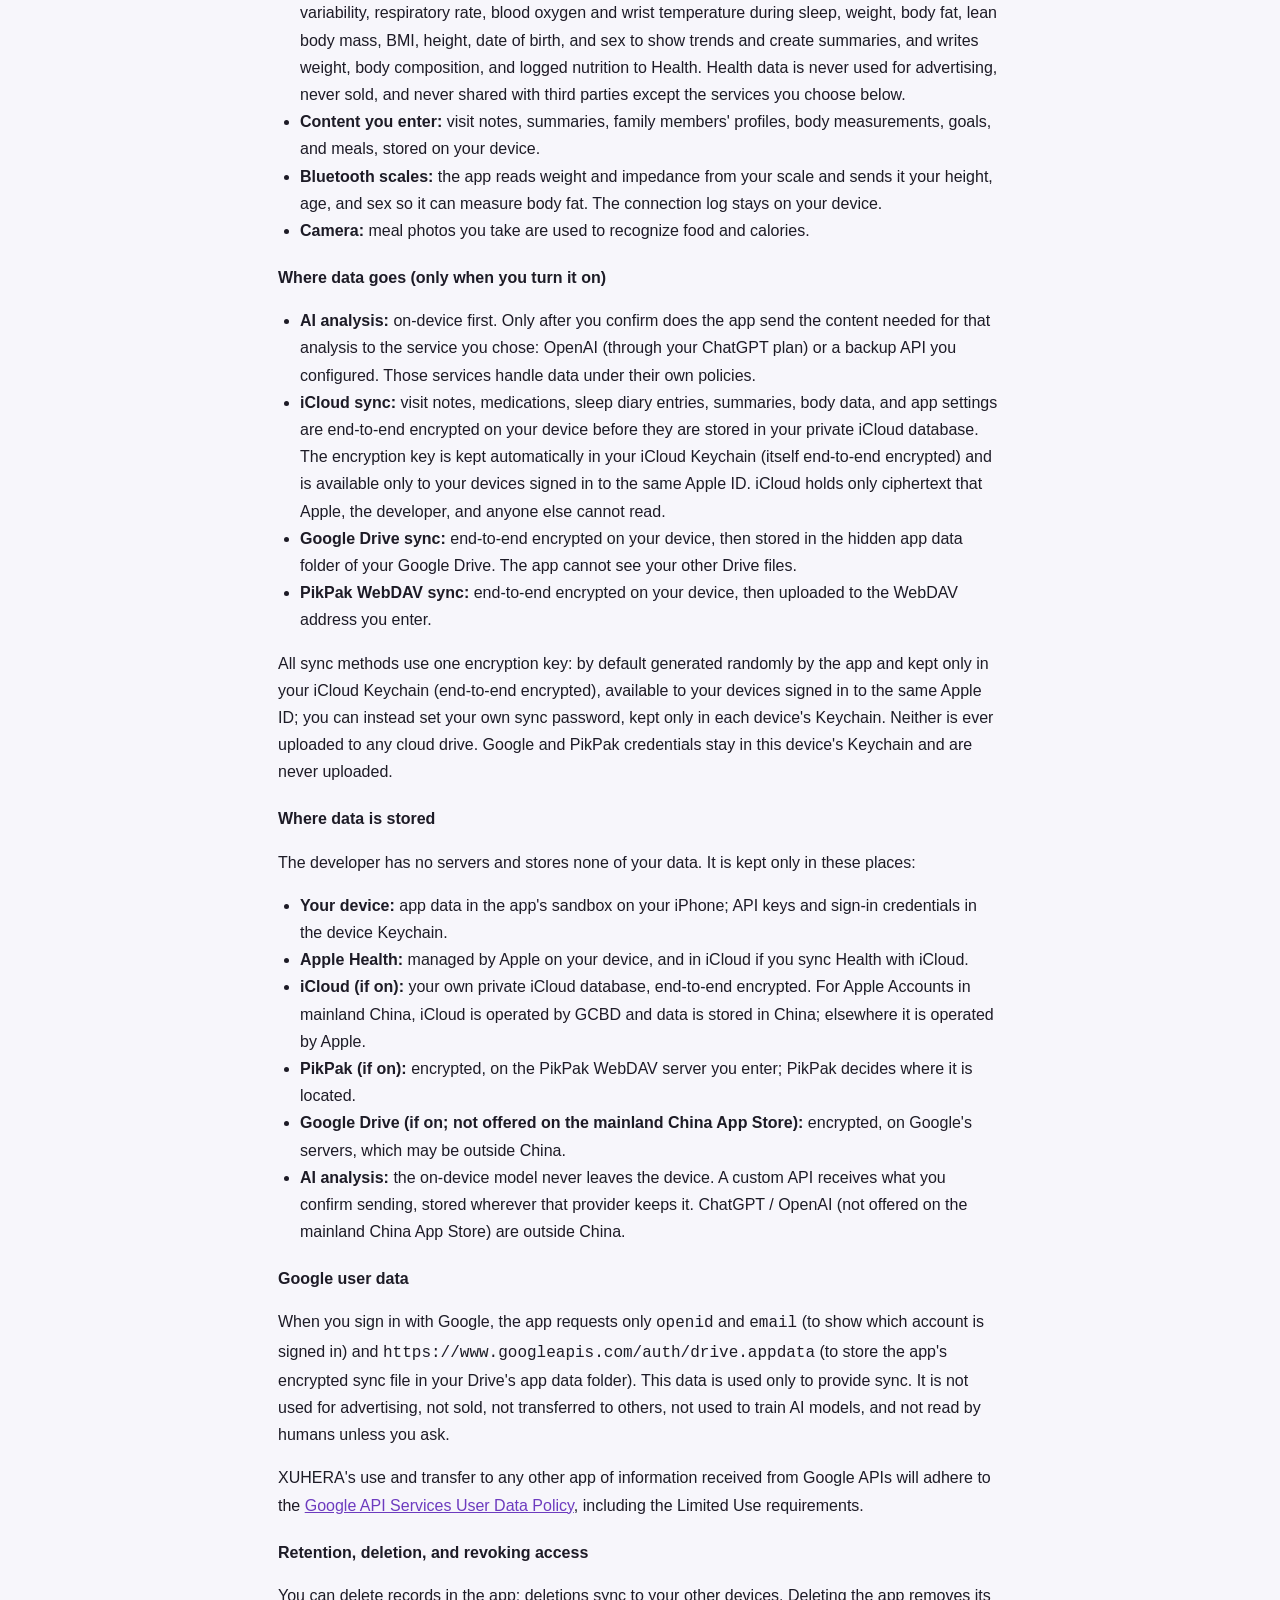
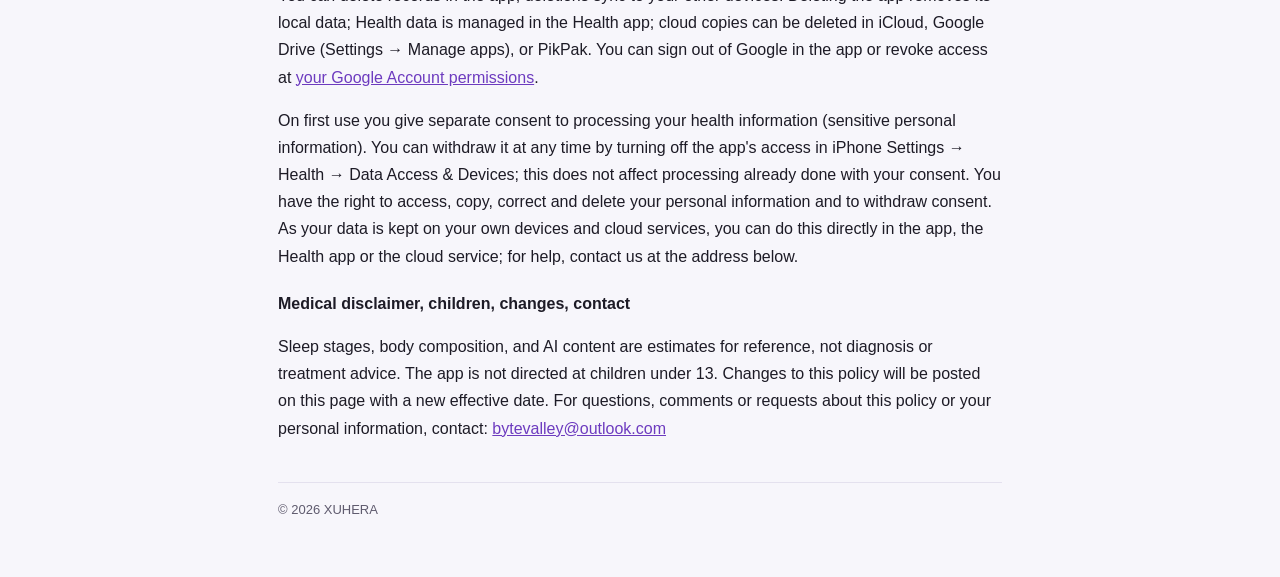
==== commit 88a0587f: "Privacy policy: where data is stored, your rights, new contact Adds where each kind of data is kept " ====
--- a/privacy.html
+++ b/privacy.html
@@ -11,7 +11,7 @@
 <main>
 <header>
   <h1>隐私政策</h1>
-  <p class="muted">序和（XUHERA）· 生效日期：2026 年 11 月 21 日（更新）</p>
+  <p class="muted">序和（XUHERA）· 生效日期：2026 年 11 月 23 日（更新）</p>
   <nav><a href="index.html">首页</a><a href="#en">English</a></nav>
 </header>
 
@@ -36,7 +36,18 @@
 </ul>
 <p>所有同步方式使用同一把加密密钥：默认由本应用随机生成，只保存在你的 iCloud 钥匙串中（端到端加密），仅你登录同一 Apple ID 的设备可以取得；你也可以改为自己设置的同步密码，它只保存在各设备的钥匙串中。密钥和密码都不会上传到任何云盘。Google 和 PikPak 的登录凭据保存在本机钥匙串中，不会上传。</p>
 
-<h2>3. Google 用户数据</h2>
+<h2>3. 数据存放地点</h2>
+<p>本应用开发者没有服务器，不保存你的任何数据。你的数据只存放在以下位置：</p>
+<ul>
+  <li><strong>你的设备：</strong>应用数据保存在 iPhone 上本应用的沙盒中，API 密钥和登录凭据保存在本机钥匙串中。</li>
+  <li><strong>Apple“健康”：</strong>由 Apple 管理，保存在你的设备上；如你开启了“健康”的 iCloud 同步，也由 Apple 保存在 iCloud 中。</li>
+  <li><strong>iCloud（如开启）：</strong>保存在你自己的 iCloud 私有数据库中，且为端到端加密。中国大陆 Apple 账户的 iCloud 服务由云上贵州运营，数据存放在中国境内；其他地区由 Apple 运营。</li>
+  <li><strong>PikPak（如开启）：</strong>加密后保存在你填写的 PikPak WebDAV 服务器上，存放地点由 PikPak 决定。</li>
+  <li><strong>Google Drive（如开启，中国大陆商店不提供）：</strong>加密后保存在 Google 的服务器上，可能位于中国境外。</li>
+  <li><strong>AI 分析：</strong>本机模型的分析不离开设备。自定义 API 会把你确认发送的内容传给你选择的服务商，存放地点由该服务商决定（国内服务商通常在中国境内）；ChatGPT / OpenAI（中国大陆商店不提供）位于中国境外。</li>
+</ul>
+
+<h2>4. Google 用户数据</h2>
 <p>你用 Google 账号登录时，本应用只申请以下权限：</p>
 <ul>
   <li><code>openid</code> 和 <code>email</code>：在设置中显示你登录的是哪个 Google 账号；</li>
@@ -45,26 +56,28 @@
 <p>这些数据只用于为你提供同步功能。本应用不会把从 Google 获得的数据用于广告，不会出售，不会转交他人，也不会用于训练 AI 模型；除非你要求，人工不会查看这些数据。</p>
 <p>本应用使用和向任何其他应用传输从 Google API 获得的信息时，将遵守 <a href="https://developers.google.com/terms/api-services-user-data-policy">Google API 服务用户数据政策</a>，包括其中的“有限使用”（Limited Use）要求。</p>
 
-<h2>4. 保存、删除与撤销</h2>
+<h2>5. 保存、删除与撤销</h2>
 <ul>
   <li>你可以在应用内删除复诊记录、摘要、身体记录和饮食记录；删除会在下次同步时传到你的其他设备。</li>
   <li>删除本应用会清除本机数据。“健康”中的数据可在“健康”App 中管理。</li>
   <li>云端副本可以在 iCloud、Google Drive（设置 → 管理应用）或 PikPak 中删除。</li>
   <li>你可以随时在应用中退出 Google 账号，或在 <a href="https://myaccount.google.com/permissions">Google 账号权限页面</a>撤销本应用的访问权限。</li>
+  <li>首次使用时，你会单独同意本应用处理健康信息（敏感个人信息）。你可以随时在 iPhone 的“设置 → 健康 → 数据访问与设备”中关闭本应用的读取和写入权限，以撤回这项同意；撤回不影响此前基于同意已进行的处理。</li>
+  <li>你依法享有查阅、复制、更正、删除你的个人信息及撤回同意等权利。由于数据都保存在你自己的设备和云服务中，你可以直接在应用、“健康”App 或相应云服务中行使；如需帮助，请通过下方邮箱联系。</li>
 </ul>
 
-<h2>5. 医疗声明</h2>
+<h2>6. 医疗声明</h2>
 <p>本应用的睡眠分期、身体成分和 AI 内容均为估算或参考，不构成诊断或治疗建议，请与医生核对。</p>
 
-<h2>6. 儿童</h2>
+<h2>7. 儿童</h2>
 <p>本应用不面向 13 岁以下儿童，也不会有意收集他们的个人信息。</p>
 
-<h2>7. 政策变更与联系</h2>
-<p>本政策如有变更，会更新本页面和上方的生效日期。如有问题，请联系：<a href="mailto:bytevalley@outlook.com">bytevalley@outlook.com</a></p>
+<h2>8. 政策变更与联系</h2>
+<p>本政策如有变更，会更新本页面和上方的生效日期。如对本政策或你的个人信息有任何问题、意见或请求，请联系：<a href="mailto:bytevalley@outlook.com">bytevalley@outlook.com</a></p>
 
 <section class="lang" id="en">
   <h2>Privacy Policy (English)</h2>
-  <p class="muted">XUHERA · Effective November 21, 2026</p>
+  <p class="muted">XUHERA · Effective November 23, 2026</p>
   <p><strong>XUHERA has no servers of its own. It does not collect or sell your data and contains no ads or analytics.</strong> Your data stays on your device, in Apple Health, and in cloud services you choose.</p>
 
   <h3>Data the app handles</h3>
@@ -84,15 +97,27 @@
   </ul>
   <p>All sync methods use one encryption key: by default generated randomly by the app and kept only in your iCloud Keychain (end-to-end encrypted), available to your devices signed in to the same Apple ID; you can instead set your own sync password, kept only in each device's Keychain. Neither is ever uploaded to any cloud drive. Google and PikPak credentials stay in this device's Keychain and are never uploaded.</p>
 
+  <h3>Where data is stored</h3>
+  <p>The developer has no servers and stores none of your data. It is kept only in these places:</p>
+  <ul>
+    <li><strong>Your device:</strong> app data in the app's sandbox on your iPhone; API keys and sign-in credentials in the device Keychain.</li>
+    <li><strong>Apple Health:</strong> managed by Apple on your device, and in iCloud if you sync Health with iCloud.</li>
+    <li><strong>iCloud (if on):</strong> your own private iCloud database, end-to-end encrypted. For Apple Accounts in mainland China, iCloud is operated by GCBD and data is stored in China; elsewhere it is operated by Apple.</li>
+    <li><strong>PikPak (if on):</strong> encrypted, on the PikPak WebDAV server you enter; PikPak decides where it is located.</li>
+    <li><strong>Google Drive (if on; not offered on the mainland China App Store):</strong> encrypted, on Google's servers, which may be outside China.</li>
+    <li><strong>AI analysis:</strong> the on-device model never leaves the device. A custom API receives what you confirm sending, stored wherever that provider keeps it. ChatGPT / OpenAI (not offered on the mainland China App Store) are outside China.</li>
+  </ul>
+
   <h3>Google user data</h3>
   <p>When you sign in with Google, the app requests only <code>openid</code> and <code>email</code> (to show which account is signed in) and <code>https://www.googleapis.com/auth/drive.appdata</code> (to store the app's encrypted sync file in your Drive's app data folder). This data is used only to provide sync. It is not used for advertising, not sold, not transferred to others, not used to train AI models, and not read by humans unless you ask.</p>
   <p>XUHERA's use and transfer to any other app of information received from Google APIs will adhere to the <a href="https://developers.google.com/terms/api-services-user-data-policy">Google API Services User Data Policy</a>, including the Limited Use requirements.</p>
 
   <h3>Retention, deletion, and revoking access</h3>
   <p>You can delete records in the app; deletions sync to your other devices. Deleting the app removes its local data; Health data is managed in the Health app; cloud copies can be deleted in iCloud, Google Drive (Settings → Manage apps), or PikPak. You can sign out of Google in the app or revoke access at <a href="https://myaccount.google.com/permissions">your Google Account permissions</a>.</p>
+  <p>On first use you give separate consent to processing your health information (sensitive personal information). You can withdraw it at any time by turning off the app's access in iPhone Settings → Health → Data Access &amp; Devices; this does not affect processing already done with your consent. You have the right to access, copy, correct and delete your personal information and to withdraw consent. As your data is kept on your own devices and cloud services, you can do this directly in the app, the Health app or the cloud service; for help, contact us at the address below.</p>
 
   <h3>Medical disclaimer, children, changes, contact</h3>
-  <p>Sleep stages, body composition, and AI content are estimates for reference, not diagnosis or treatment advice. The app is not directed at children under 13. Changes to this policy will be posted on this page with a new effective date. Contact: <a href="mailto:bytevalley@outlook.com">bytevalley@outlook.com</a></p>
+  <p>Sleep stages, body composition, and AI content are estimates for reference, not diagnosis or treatment advice. The app is not directed at children under 13. Changes to this policy will be posted on this page with a new effective date. For questions, comments or requests about this policy or your personal information, contact: <a href="mailto:bytevalley@outlook.com">bytevalley@outlook.com</a></p>
 </section>
 
 <footer>© 2026 XUHERA</footer>
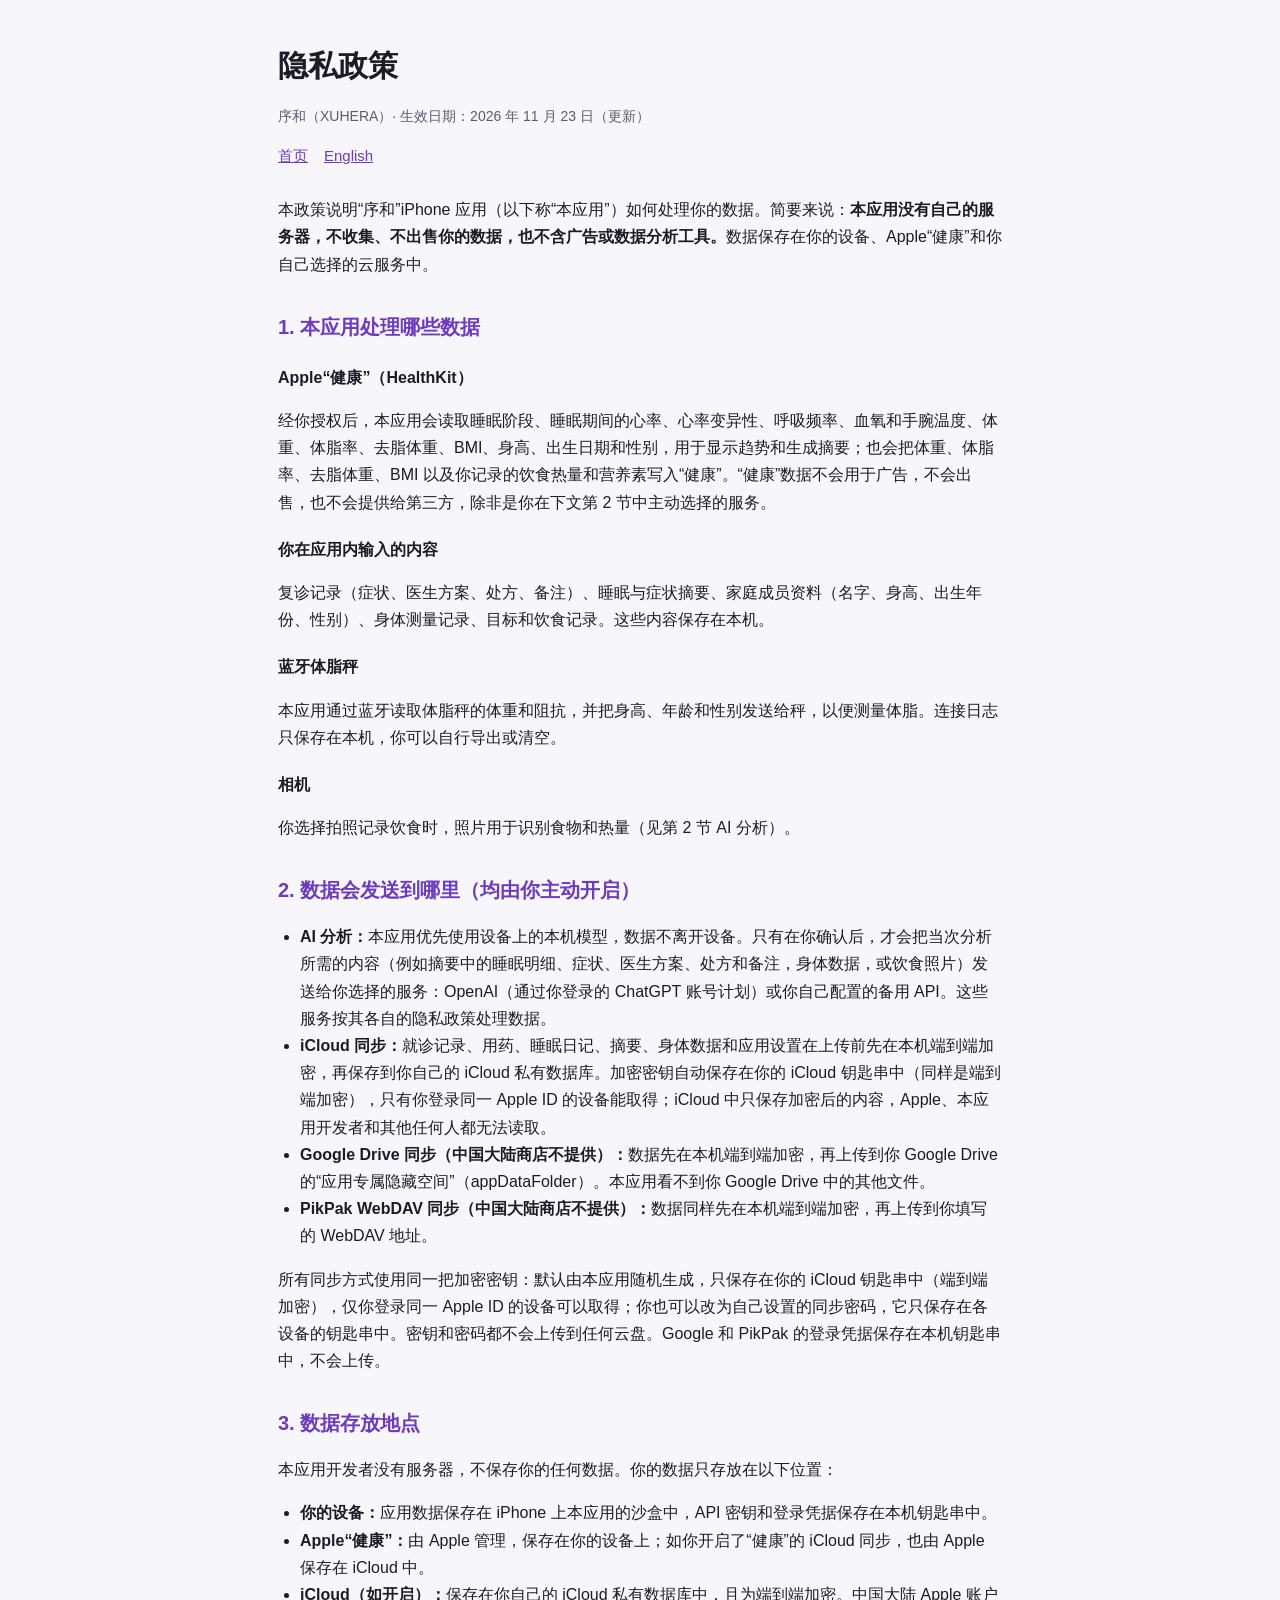
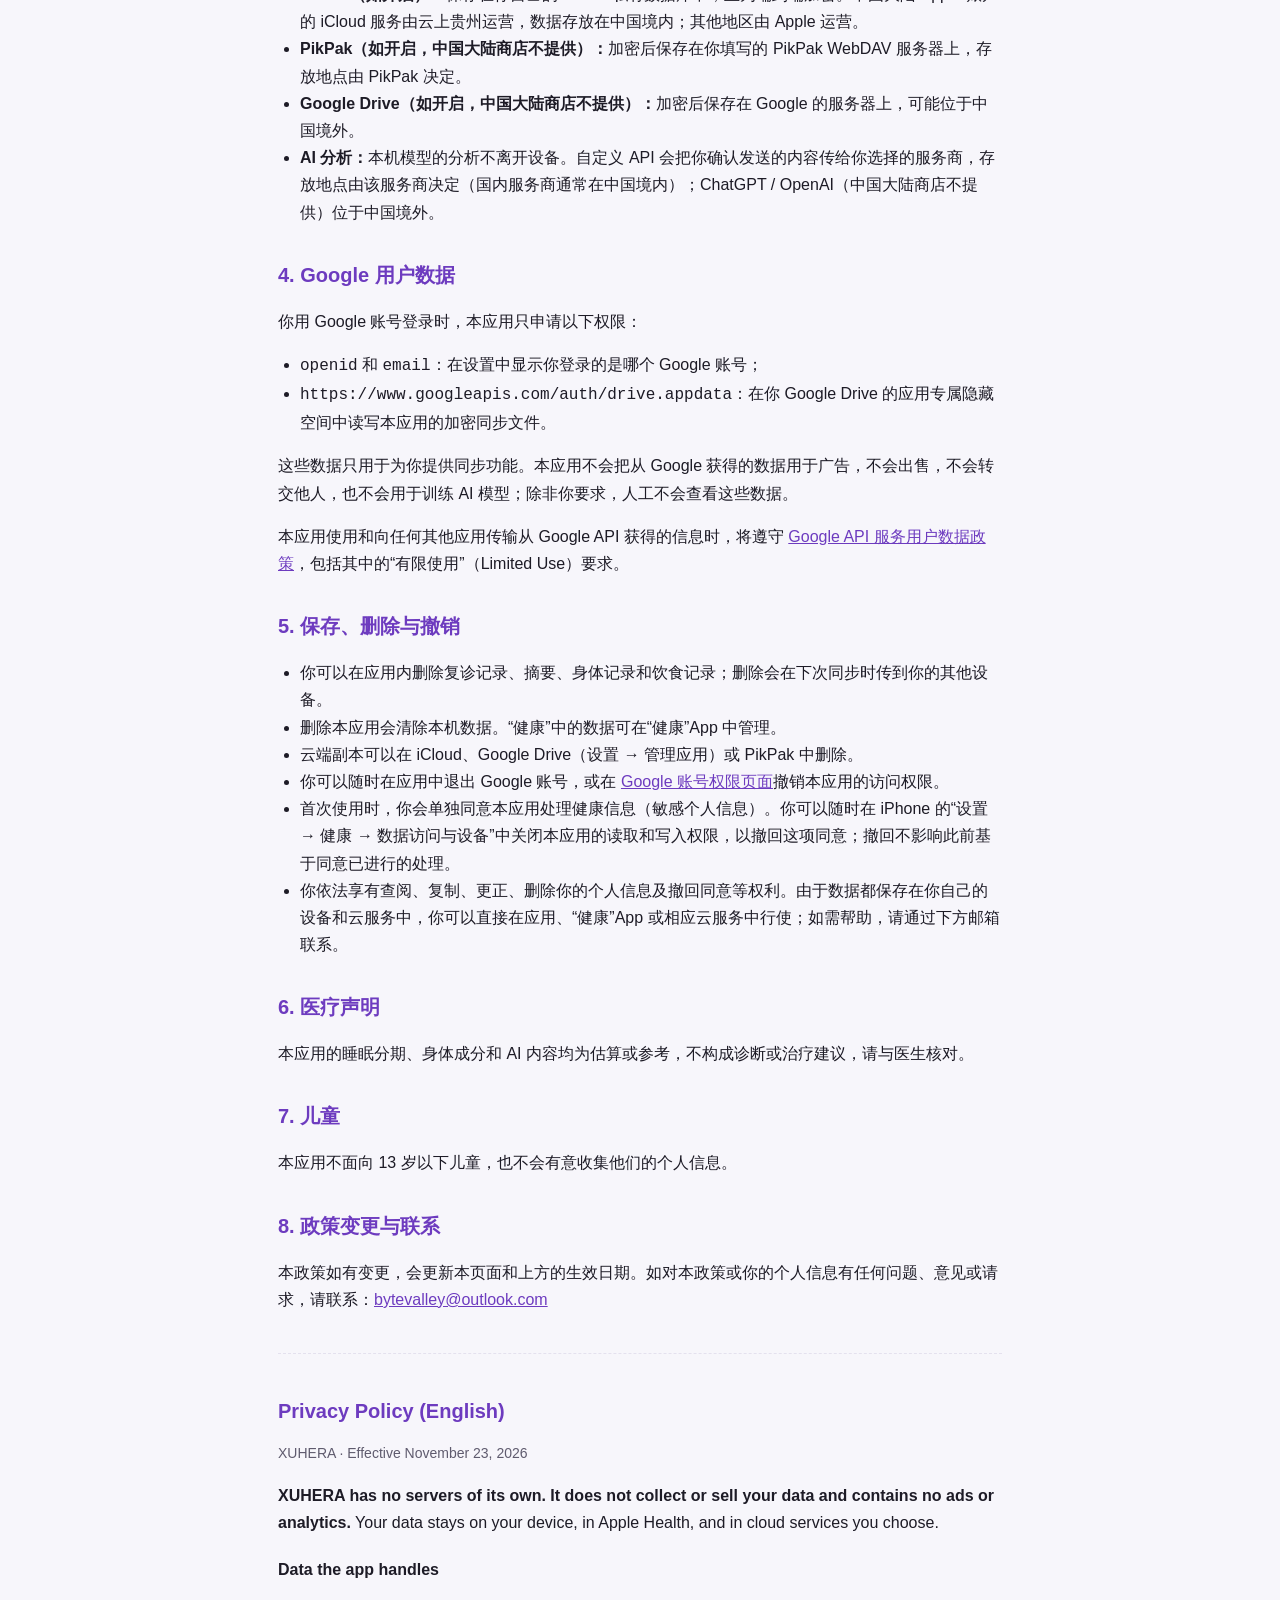
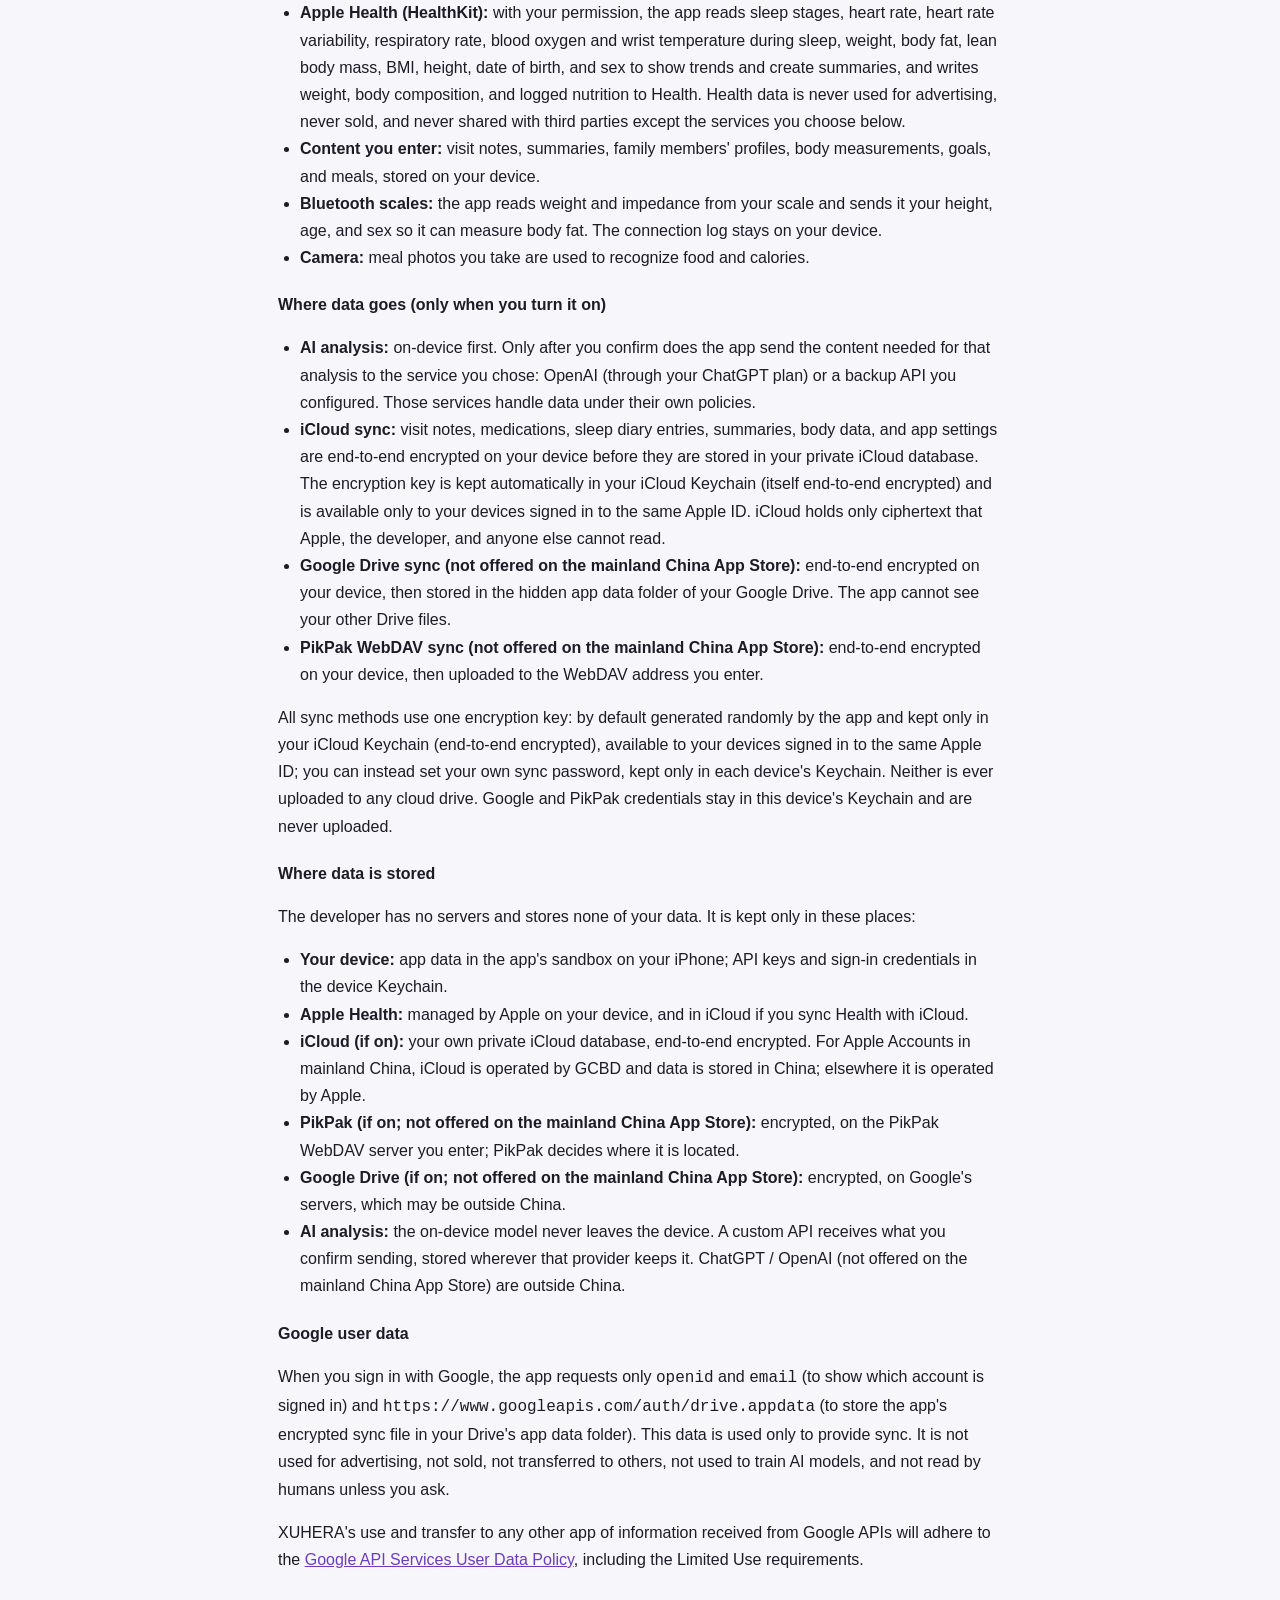
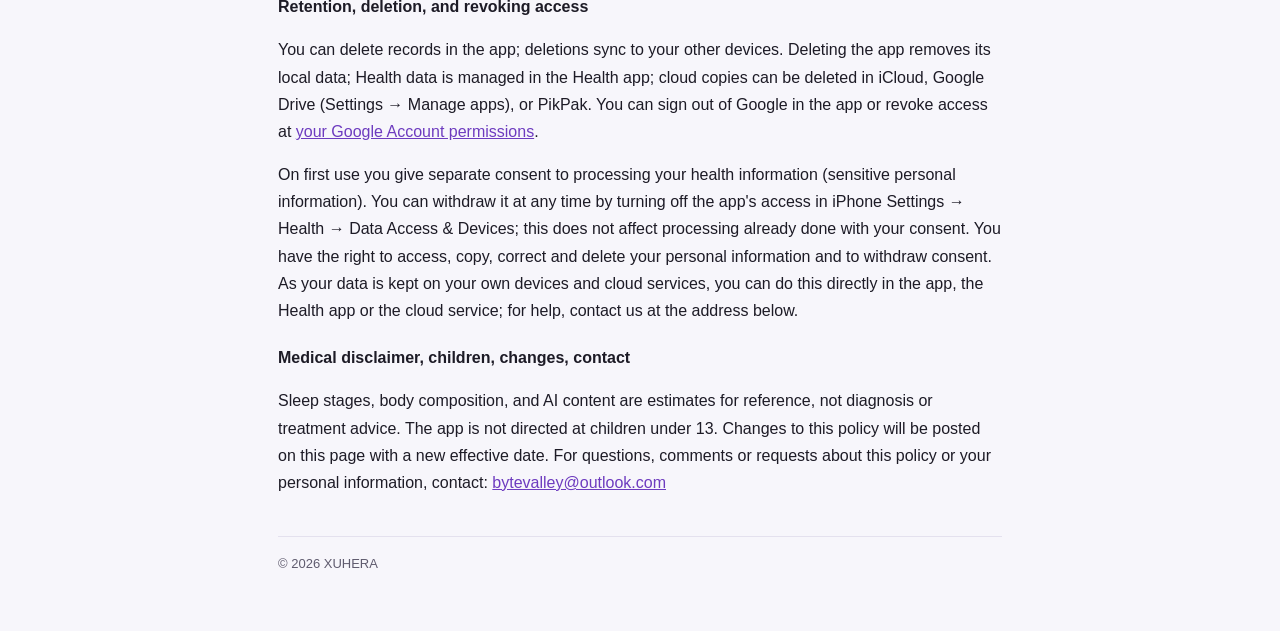
==== commit 85bd8d1b: "Privacy policy: Google Drive and PikPak not offered in mainland China Co-Authored-By: Claude Opus 5." ====
--- a/privacy.html
+++ b/privacy.html
@@ -31,8 +31,8 @@
 <ul>
   <li><strong>AI 分析：</strong>本应用优先使用设备上的本机模型，数据不离开设备。只有在你确认后，才会把当次分析所需的内容（例如摘要中的睡眠明细、症状、医生方案、处方和备注，身体数据，或饮食照片）发送给你选择的服务：OpenAI（通过你登录的 ChatGPT 账号计划）或你自己配置的备用 API。这些服务按其各自的隐私政策处理数据。</li>
   <li><strong>iCloud 同步：</strong>就诊记录、用药、睡眠日记、摘要、身体数据和应用设置在上传前先在本机端到端加密，再保存到你自己的 iCloud 私有数据库。加密密钥自动保存在你的 iCloud 钥匙串中（同样是端到端加密），只有你登录同一 Apple ID 的设备能取得；iCloud 中只保存加密后的内容，Apple、本应用开发者和其他任何人都无法读取。</li>
-  <li><strong>Google Drive 同步：</strong>数据先在本机端到端加密，再上传到你 Google Drive 的“应用专属隐藏空间”（appDataFolder）。本应用看不到你 Google Drive 中的其他文件。</li>
-  <li><strong>PikPak WebDAV 同步：</strong>数据同样先在本机端到端加密，再上传到你填写的 WebDAV 地址。</li>
+  <li><strong>Google Drive 同步（中国大陆商店不提供）：</strong>数据先在本机端到端加密，再上传到你 Google Drive 的“应用专属隐藏空间”（appDataFolder）。本应用看不到你 Google Drive 中的其他文件。</li>
+  <li><strong>PikPak WebDAV 同步（中国大陆商店不提供）：</strong>数据同样先在本机端到端加密，再上传到你填写的 WebDAV 地址。</li>
 </ul>
 <p>所有同步方式使用同一把加密密钥：默认由本应用随机生成，只保存在你的 iCloud 钥匙串中（端到端加密），仅你登录同一 Apple ID 的设备可以取得；你也可以改为自己设置的同步密码，它只保存在各设备的钥匙串中。密钥和密码都不会上传到任何云盘。Google 和 PikPak 的登录凭据保存在本机钥匙串中，不会上传。</p>
 
@@ -42,7 +42,7 @@
   <li><strong>你的设备：</strong>应用数据保存在 iPhone 上本应用的沙盒中，API 密钥和登录凭据保存在本机钥匙串中。</li>
   <li><strong>Apple“健康”：</strong>由 Apple 管理，保存在你的设备上；如你开启了“健康”的 iCloud 同步，也由 Apple 保存在 iCloud 中。</li>
   <li><strong>iCloud（如开启）：</strong>保存在你自己的 iCloud 私有数据库中，且为端到端加密。中国大陆 Apple 账户的 iCloud 服务由云上贵州运营，数据存放在中国境内；其他地区由 Apple 运营。</li>
-  <li><strong>PikPak（如开启）：</strong>加密后保存在你填写的 PikPak WebDAV 服务器上，存放地点由 PikPak 决定。</li>
+  <li><strong>PikPak（如开启，中国大陆商店不提供）：</strong>加密后保存在你填写的 PikPak WebDAV 服务器上，存放地点由 PikPak 决定。</li>
   <li><strong>Google Drive（如开启，中国大陆商店不提供）：</strong>加密后保存在 Google 的服务器上，可能位于中国境外。</li>
   <li><strong>AI 分析：</strong>本机模型的分析不离开设备。自定义 API 会把你确认发送的内容传给你选择的服务商，存放地点由该服务商决定（国内服务商通常在中国境内）；ChatGPT / OpenAI（中国大陆商店不提供）位于中国境外。</li>
 </ul>
@@ -92,8 +92,8 @@
   <ul>
     <li><strong>AI analysis:</strong> on-device first. Only after you confirm does the app send the content needed for that analysis to the service you chose: OpenAI (through your ChatGPT plan) or a backup API you configured. Those services handle data under their own policies.</li>
     <li><strong>iCloud sync:</strong> visit notes, medications, sleep diary entries, summaries, body data, and app settings are end-to-end encrypted on your device before they are stored in your private iCloud database. The encryption key is kept automatically in your iCloud Keychain (itself end-to-end encrypted) and is available only to your devices signed in to the same Apple ID. iCloud holds only ciphertext that Apple, the developer, and anyone else cannot read.</li>
-    <li><strong>Google Drive sync:</strong> end-to-end encrypted on your device, then stored in the hidden app data folder of your Google Drive. The app cannot see your other Drive files.</li>
-    <li><strong>PikPak WebDAV sync:</strong> end-to-end encrypted on your device, then uploaded to the WebDAV address you enter.</li>
+    <li><strong>Google Drive sync (not offered on the mainland China App Store):</strong> end-to-end encrypted on your device, then stored in the hidden app data folder of your Google Drive. The app cannot see your other Drive files.</li>
+    <li><strong>PikPak WebDAV sync (not offered on the mainland China App Store):</strong> end-to-end encrypted on your device, then uploaded to the WebDAV address you enter.</li>
   </ul>
   <p>All sync methods use one encryption key: by default generated randomly by the app and kept only in your iCloud Keychain (end-to-end encrypted), available to your devices signed in to the same Apple ID; you can instead set your own sync password, kept only in each device's Keychain. Neither is ever uploaded to any cloud drive. Google and PikPak credentials stay in this device's Keychain and are never uploaded.</p>
 
@@ -103,7 +103,7 @@
     <li><strong>Your device:</strong> app data in the app's sandbox on your iPhone; API keys and sign-in credentials in the device Keychain.</li>
     <li><strong>Apple Health:</strong> managed by Apple on your device, and in iCloud if you sync Health with iCloud.</li>
     <li><strong>iCloud (if on):</strong> your own private iCloud database, end-to-end encrypted. For Apple Accounts in mainland China, iCloud is operated by GCBD and data is stored in China; elsewhere it is operated by Apple.</li>
-    <li><strong>PikPak (if on):</strong> encrypted, on the PikPak WebDAV server you enter; PikPak decides where it is located.</li>
+    <li><strong>PikPak (if on; not offered on the mainland China App Store):</strong> encrypted, on the PikPak WebDAV server you enter; PikPak decides where it is located.</li>
     <li><strong>Google Drive (if on; not offered on the mainland China App Store):</strong> encrypted, on Google's servers, which may be outside China.</li>
     <li><strong>AI analysis:</strong> the on-device model never leaves the device. A custom API receives what you confirm sending, stored wherever that provider keeps it. ChatGPT / OpenAI (not offered on the mainland China App Store) are outside China.</li>
   </ul>
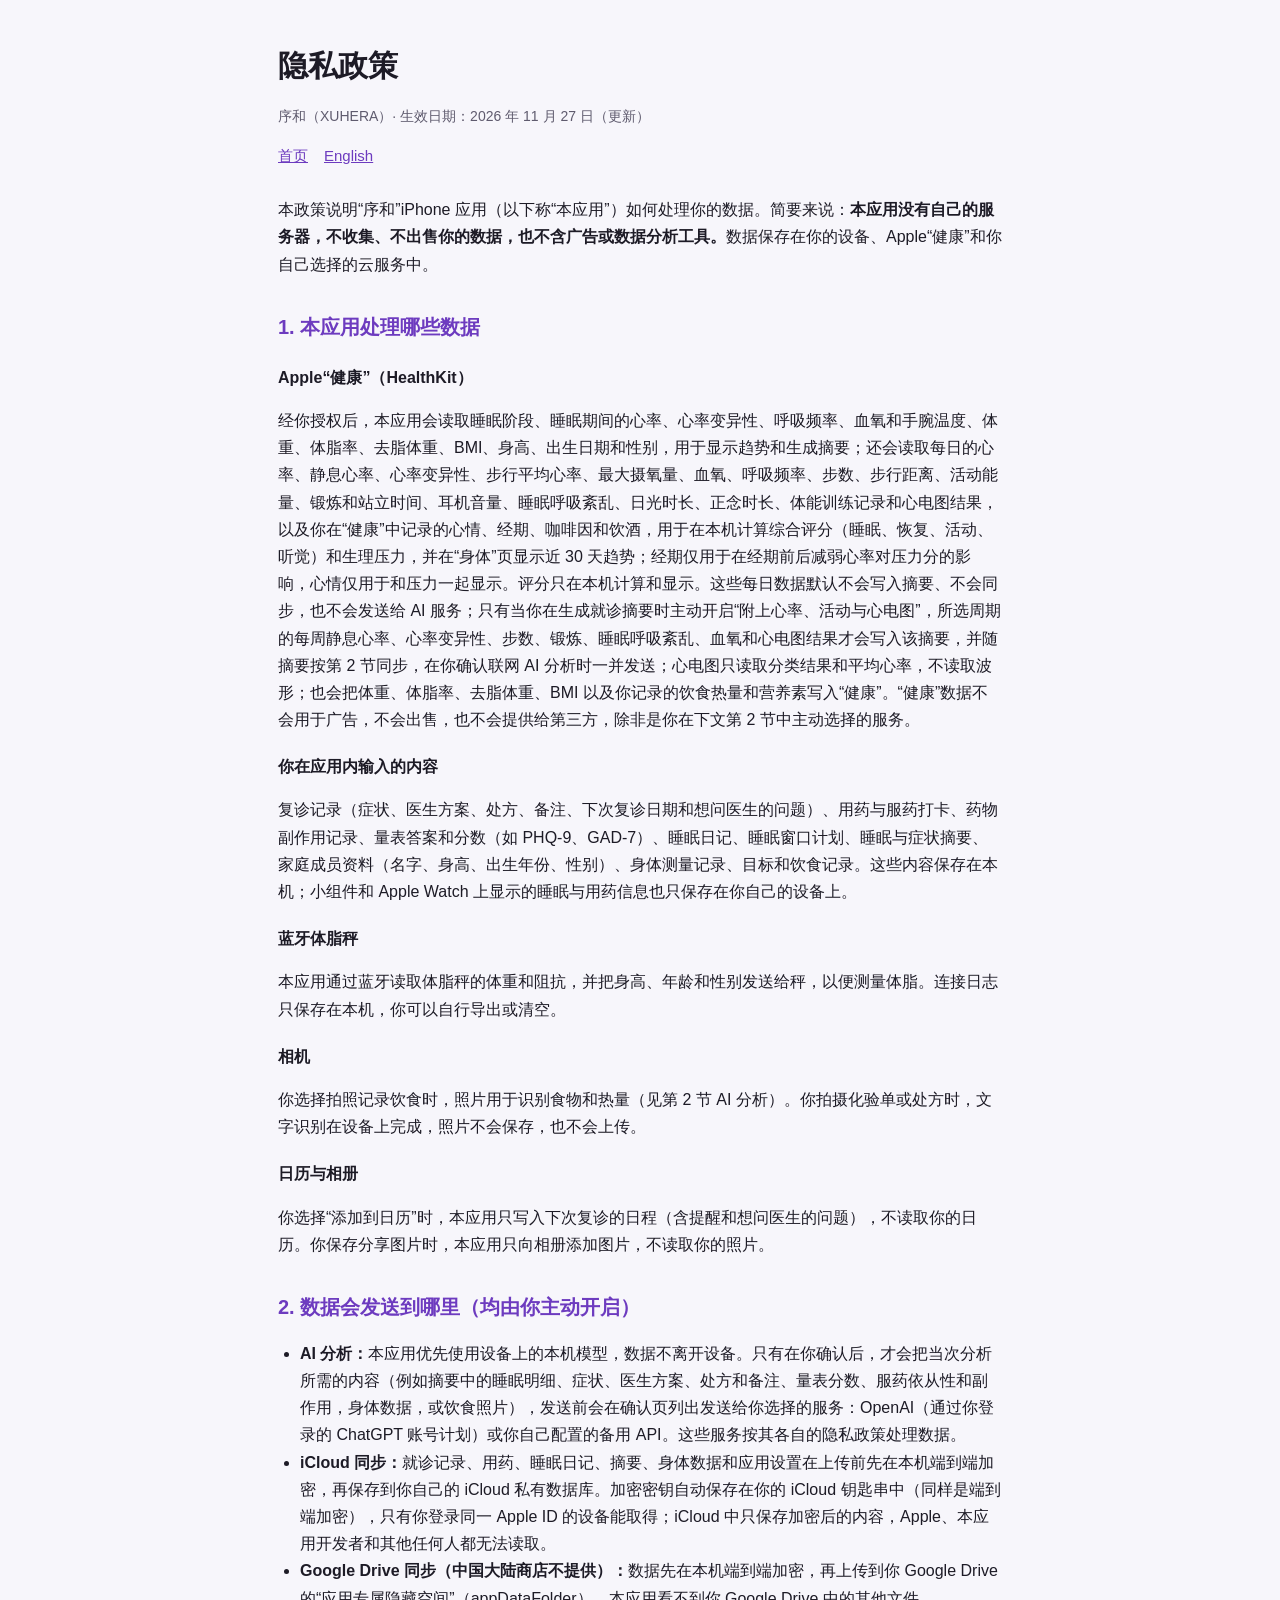
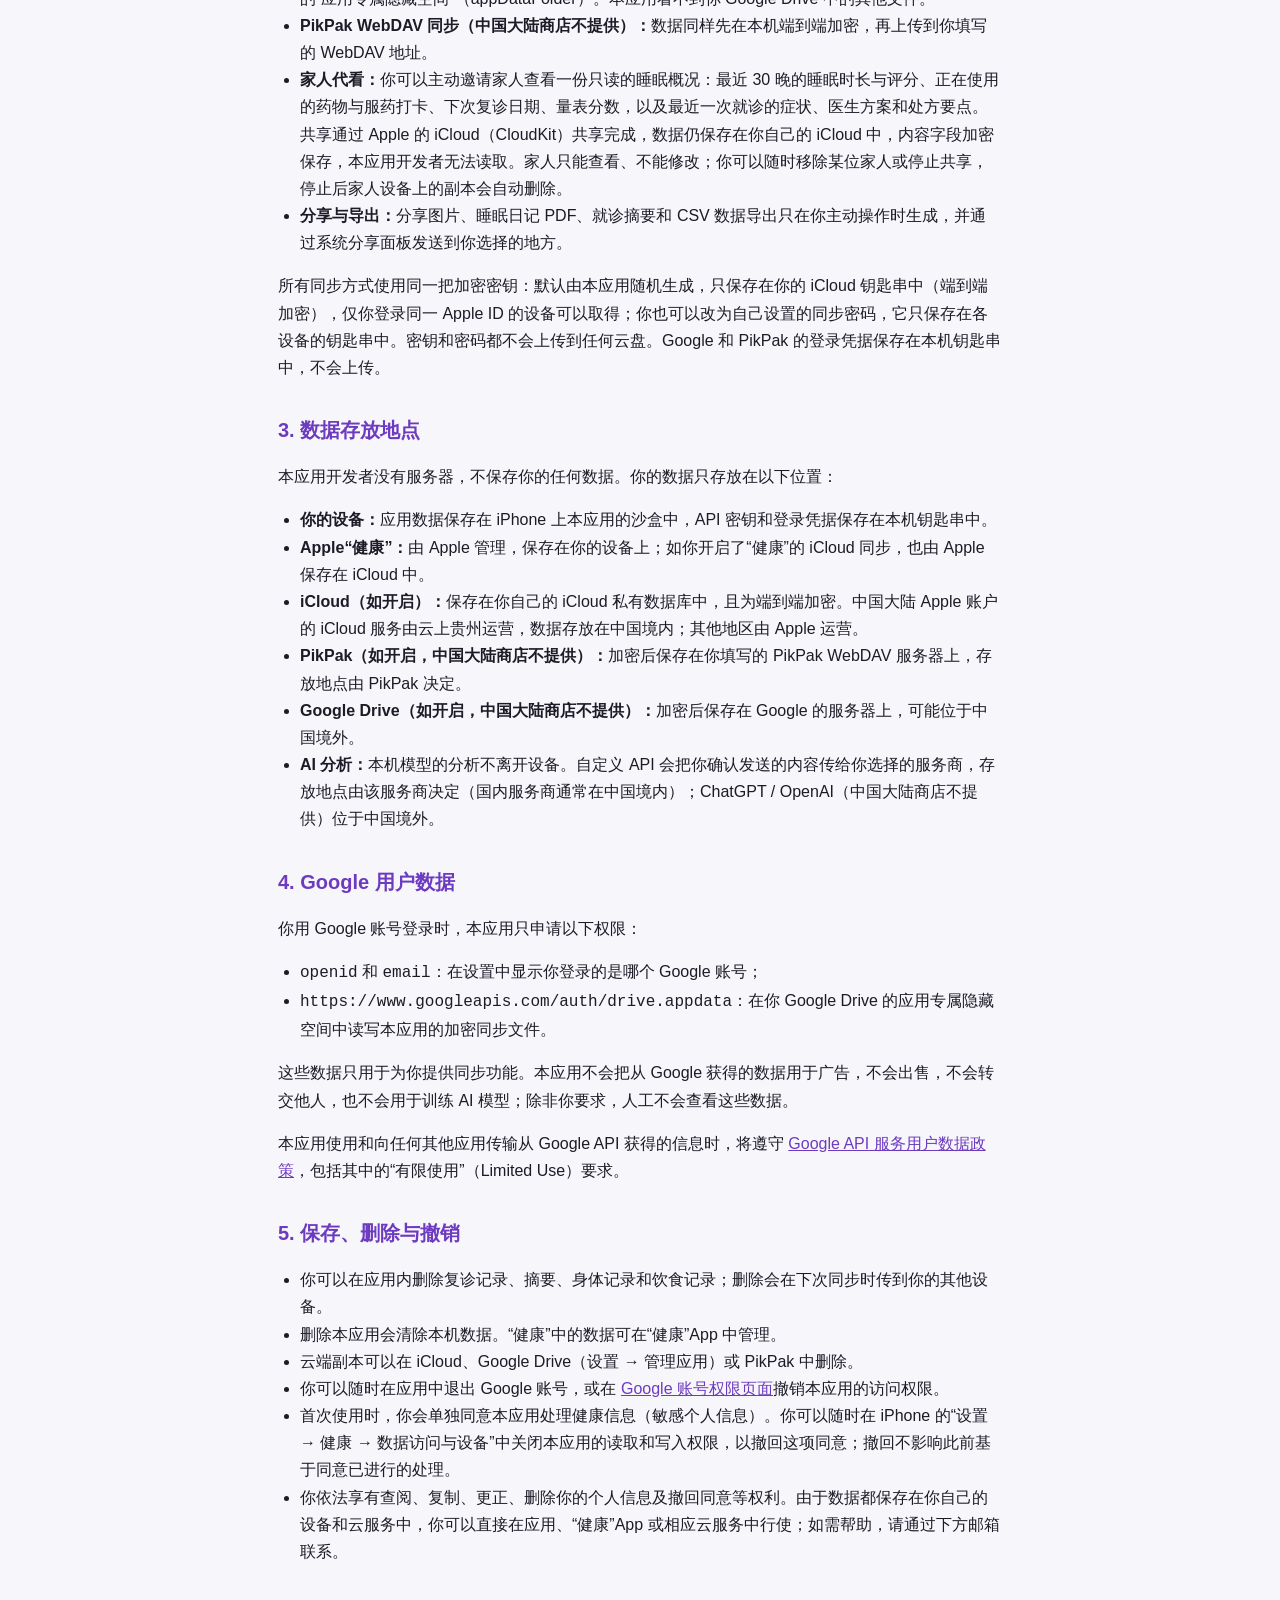
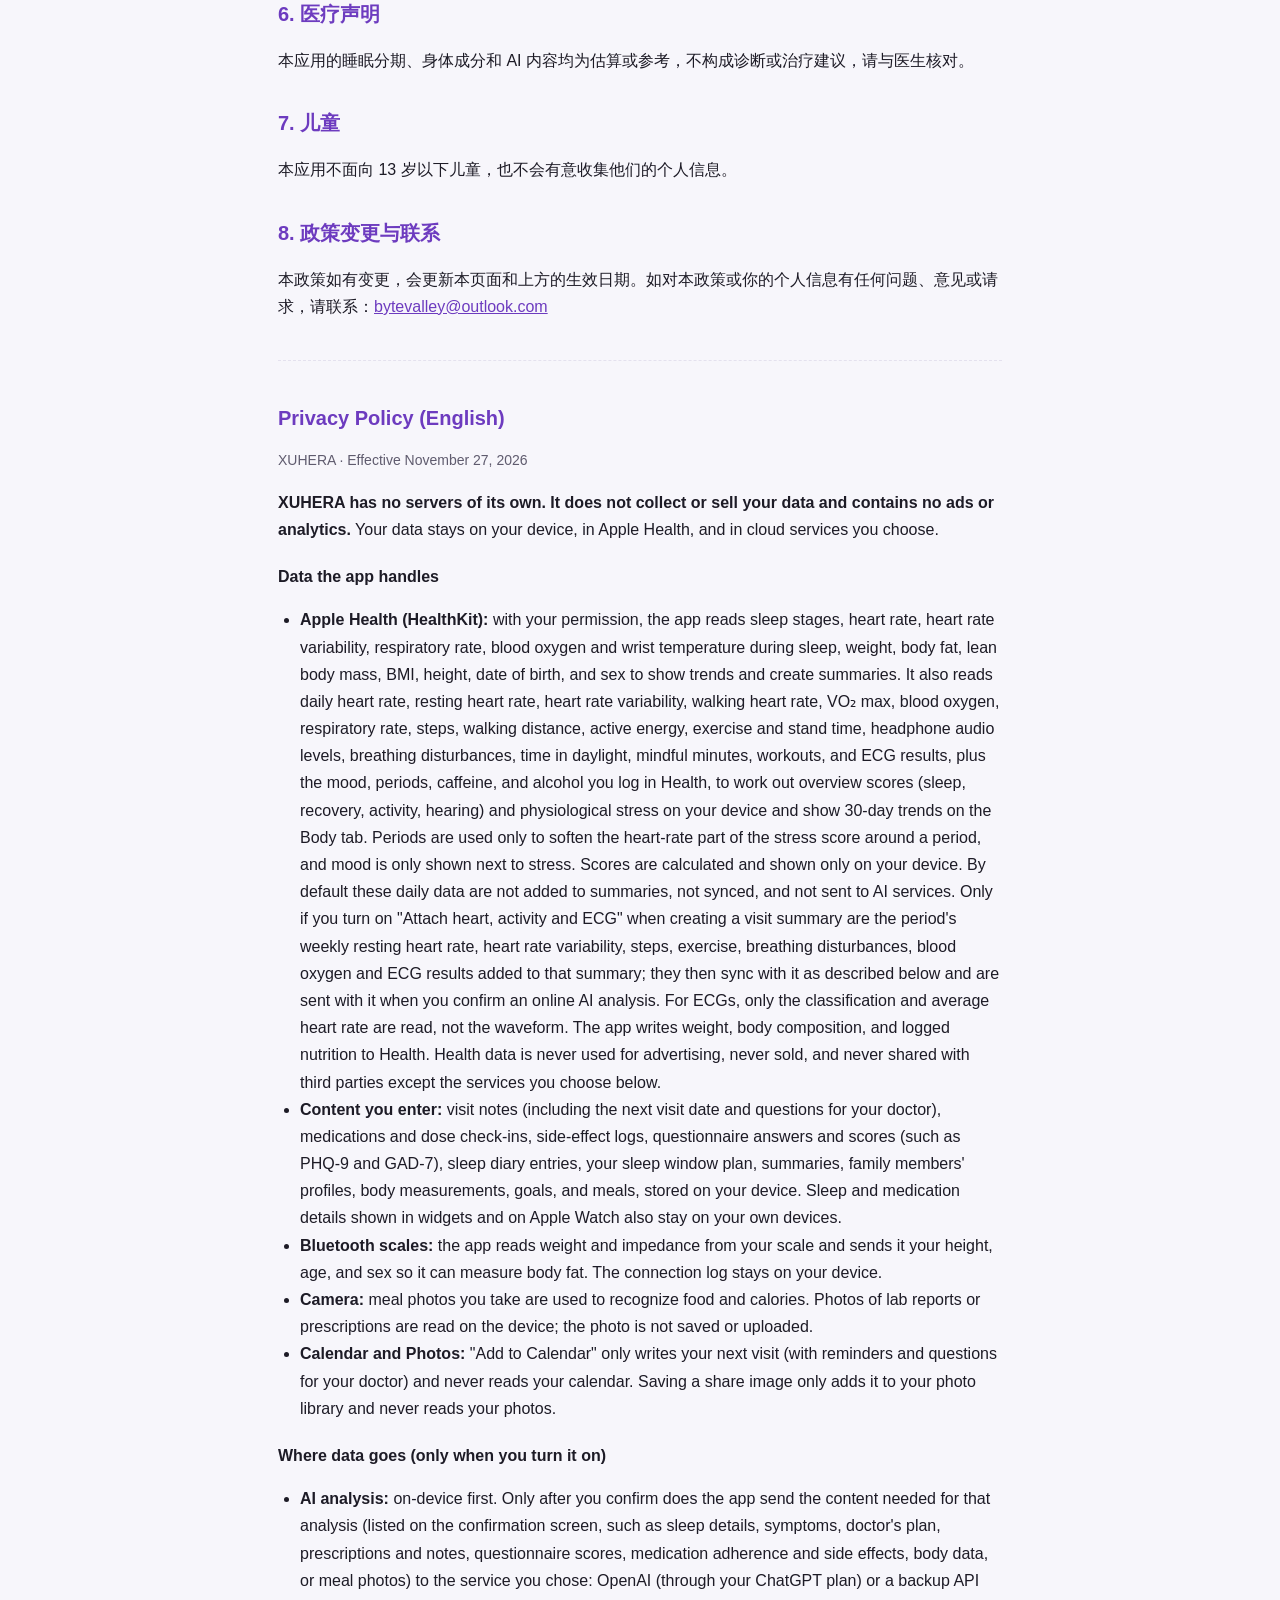
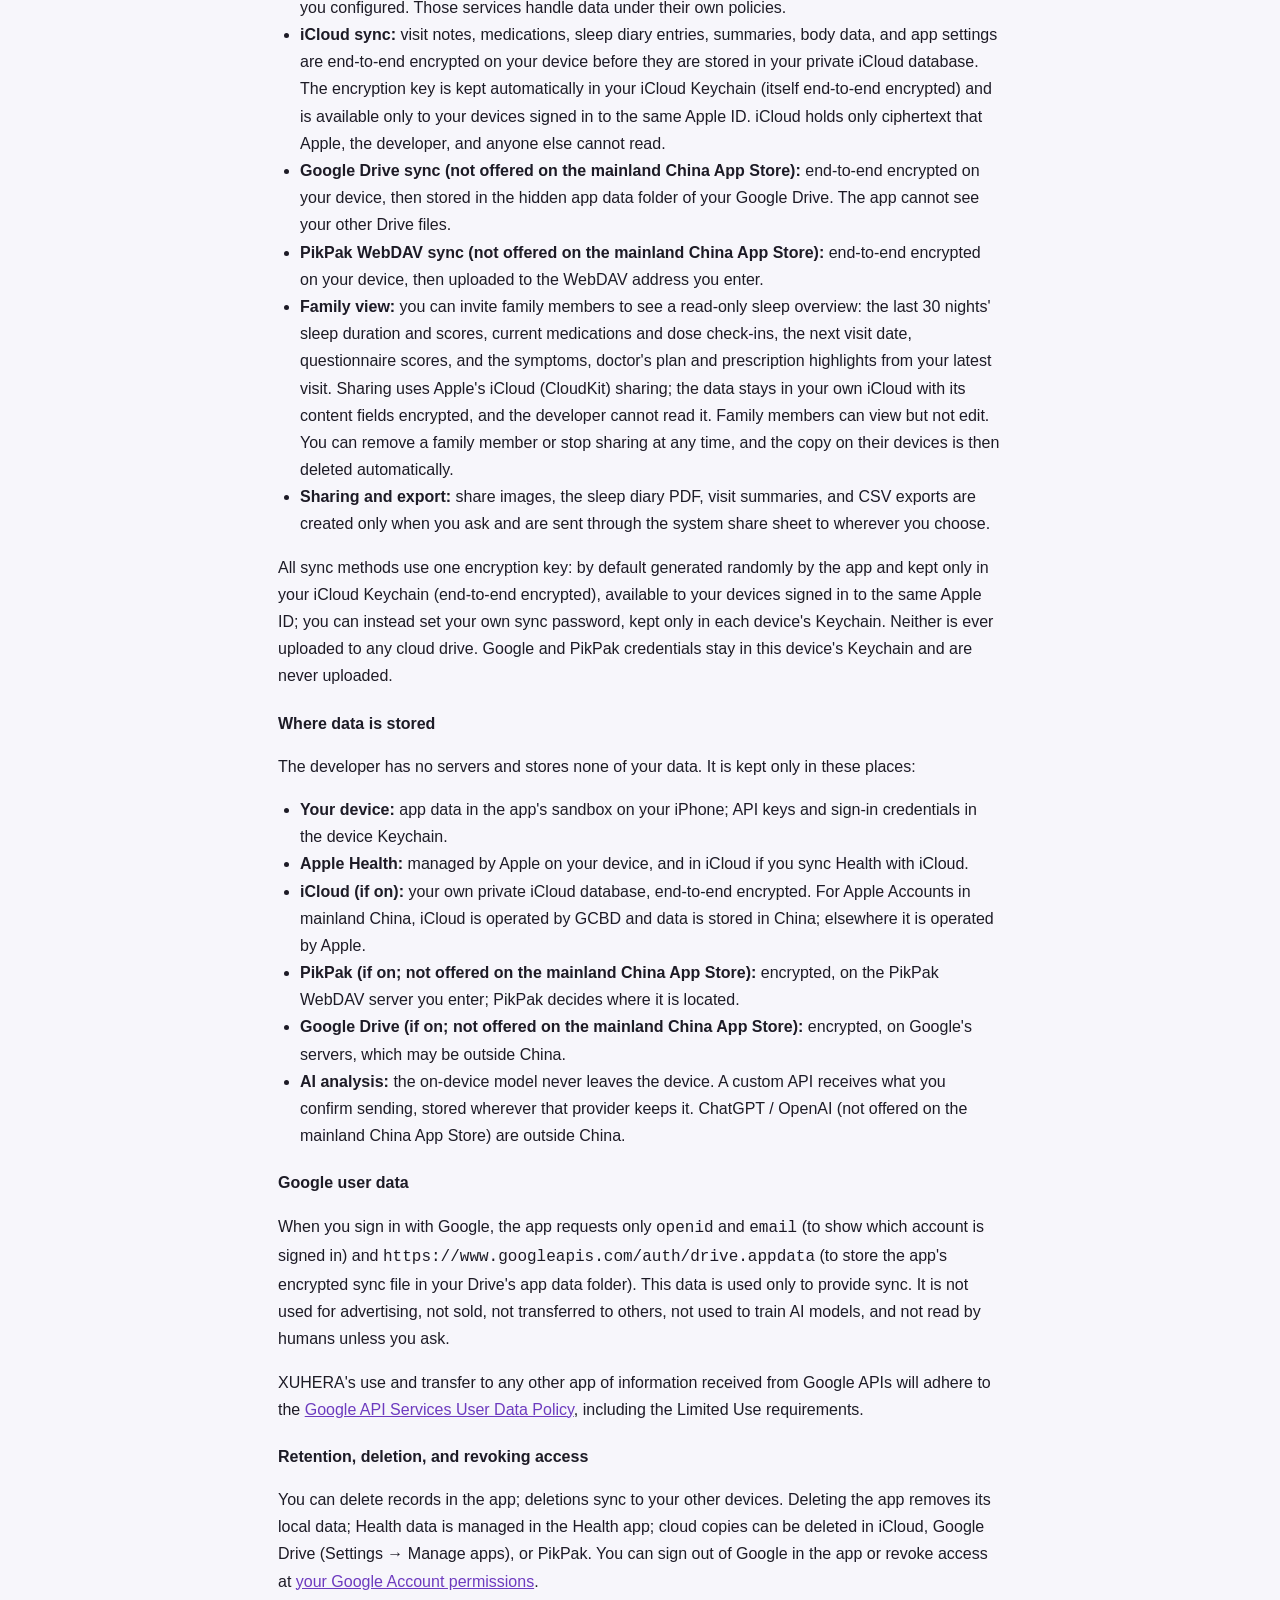
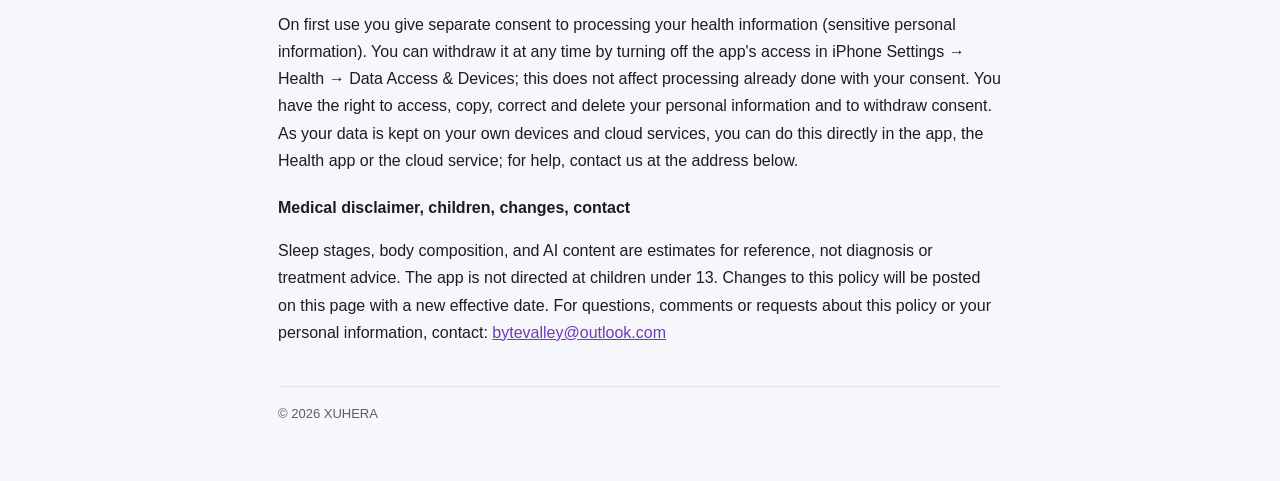
==== commit 7057894e: "Privacy policy: daily Health reads, family view, on-device scan, calendar, photos, sharing and new A" ====
--- a/privacy.html
+++ b/privacy.html
@@ -11,7 +11,7 @@
 <main>
 <header>
   <h1>隐私政策</h1>
-  <p class="muted">序和（XUHERA）· 生效日期：2026 年 11 月 23 日（更新）</p>
+  <p class="muted">序和（XUHERA）· 生效日期：2026 年 11 月 27 日（更新）</p>
   <nav><a href="index.html">首页</a><a href="#en">English</a></nav>
 </header>
 
@@ -19,20 +19,24 @@
 
 <h2>1. 本应用处理哪些数据</h2>
 <h3>Apple“健康”（HealthKit）</h3>
-<p>经你授权后，本应用会读取睡眠阶段、睡眠期间的心率、心率变异性、呼吸频率、血氧和手腕温度、体重、体脂率、去脂体重、BMI、身高、出生日期和性别，用于显示趋势和生成摘要；也会把体重、体脂率、去脂体重、BMI 以及你记录的饮食热量和营养素写入“健康”。“健康”数据不会用于广告，不会出售，也不会提供给第三方，除非是你在下文第 2 节中主动选择的服务。</p>
+<p>经你授权后，本应用会读取睡眠阶段、睡眠期间的心率、心率变异性、呼吸频率、血氧和手腕温度、体重、体脂率、去脂体重、BMI、身高、出生日期和性别，用于显示趋势和生成摘要；还会读取每日的心率、静息心率、心率变异性、步行平均心率、最大摄氧量、血氧、呼吸频率、步数、步行距离、活动能量、锻炼和站立时间、耳机音量、睡眠呼吸紊乱、日光时长、正念时长、体能训练记录和心电图结果，以及你在“健康”中记录的心情、经期、咖啡因和饮酒，用于在本机计算综合评分（睡眠、恢复、活动、听觉）和生理压力，并在“身体”页显示近 30 天趋势；经期仅用于在经期前后减弱心率对压力分的影响，心情仅用于和压力一起显示。评分只在本机计算和显示。这些每日数据默认不会写入摘要、不会同步，也不会发送给 AI 服务；只有当你在生成就诊摘要时主动开启“附上心率、活动与心电图”，所选周期的每周静息心率、心率变异性、步数、锻炼、睡眠呼吸紊乱、血氧和心电图结果才会写入该摘要，并随摘要按第 2 节同步，在你确认联网 AI 分析时一并发送；心电图只读取分类结果和平均心率，不读取波形；也会把体重、体脂率、去脂体重、BMI 以及你记录的饮食热量和营养素写入“健康”。“健康”数据不会用于广告，不会出售，也不会提供给第三方，除非是你在下文第 2 节中主动选择的服务。</p>
 <h3>你在应用内输入的内容</h3>
-<p>复诊记录（症状、医生方案、处方、备注）、睡眠与症状摘要、家庭成员资料（名字、身高、出生年份、性别）、身体测量记录、目标和饮食记录。这些内容保存在本机。</p>
+<p>复诊记录（症状、医生方案、处方、备注、下次复诊日期和想问医生的问题）、用药与服药打卡、药物副作用记录、量表答案和分数（如 PHQ-9、GAD-7）、睡眠日记、睡眠窗口计划、睡眠与症状摘要、家庭成员资料（名字、身高、出生年份、性别）、身体测量记录、目标和饮食记录。这些内容保存在本机；小组件和 Apple Watch 上显示的睡眠与用药信息也只保存在你自己的设备上。</p>
 <h3>蓝牙体脂秤</h3>
 <p>本应用通过蓝牙读取体脂秤的体重和阻抗，并把身高、年龄和性别发送给秤，以便测量体脂。连接日志只保存在本机，你可以自行导出或清空。</p>
 <h3>相机</h3>
-<p>你选择拍照记录饮食时，照片用于识别食物和热量（见第 2 节 AI 分析）。</p>
+<p>你选择拍照记录饮食时，照片用于识别食物和热量（见第 2 节 AI 分析）。你拍摄化验单或处方时，文字识别在设备上完成，照片不会保存，也不会上传。</p>
+<h3>日历与相册</h3>
+<p>你选择“添加到日历”时，本应用只写入下次复诊的日程（含提醒和想问医生的问题），不读取你的日历。你保存分享图片时，本应用只向相册添加图片，不读取你的照片。</p>
 
 <h2>2. 数据会发送到哪里（均由你主动开启）</h2>
 <ul>
-  <li><strong>AI 分析：</strong>本应用优先使用设备上的本机模型，数据不离开设备。只有在你确认后，才会把当次分析所需的内容（例如摘要中的睡眠明细、症状、医生方案、处方和备注，身体数据，或饮食照片）发送给你选择的服务：OpenAI（通过你登录的 ChatGPT 账号计划）或你自己配置的备用 API。这些服务按其各自的隐私政策处理数据。</li>
+  <li><strong>AI 分析：</strong>本应用优先使用设备上的本机模型，数据不离开设备。只有在你确认后，才会把当次分析所需的内容（例如摘要中的睡眠明细、症状、医生方案、处方和备注、量表分数、服药依从性和副作用，身体数据，或饮食照片），发送前会在确认页列出发送给你选择的服务：OpenAI（通过你登录的 ChatGPT 账号计划）或你自己配置的备用 API。这些服务按其各自的隐私政策处理数据。</li>
   <li><strong>iCloud 同步：</strong>就诊记录、用药、睡眠日记、摘要、身体数据和应用设置在上传前先在本机端到端加密，再保存到你自己的 iCloud 私有数据库。加密密钥自动保存在你的 iCloud 钥匙串中（同样是端到端加密），只有你登录同一 Apple ID 的设备能取得；iCloud 中只保存加密后的内容，Apple、本应用开发者和其他任何人都无法读取。</li>
   <li><strong>Google Drive 同步（中国大陆商店不提供）：</strong>数据先在本机端到端加密，再上传到你 Google Drive 的“应用专属隐藏空间”（appDataFolder）。本应用看不到你 Google Drive 中的其他文件。</li>
   <li><strong>PikPak WebDAV 同步（中国大陆商店不提供）：</strong>数据同样先在本机端到端加密，再上传到你填写的 WebDAV 地址。</li>
+  <li><strong>家人代看：</strong>你可以主动邀请家人查看一份只读的睡眠概况：最近 30 晚的睡眠时长与评分、正在使用的药物与服药打卡、下次复诊日期、量表分数，以及最近一次就诊的症状、医生方案和处方要点。共享通过 Apple 的 iCloud（CloudKit）共享完成，数据仍保存在你自己的 iCloud 中，内容字段加密保存，本应用开发者无法读取。家人只能查看、不能修改；你可以随时移除某位家人或停止共享，停止后家人设备上的副本会自动删除。</li>
+  <li><strong>分享与导出：</strong>分享图片、睡眠日记 PDF、就诊摘要和 CSV 数据导出只在你主动操作时生成，并通过系统分享面板发送到你选择的地方。</li>
 </ul>
 <p>所有同步方式使用同一把加密密钥：默认由本应用随机生成，只保存在你的 iCloud 钥匙串中（端到端加密），仅你登录同一 Apple ID 的设备可以取得；你也可以改为自己设置的同步密码，它只保存在各设备的钥匙串中。密钥和密码都不会上传到任何云盘。Google 和 PikPak 的登录凭据保存在本机钥匙串中，不会上传。</p>
 
@@ -77,23 +81,26 @@
 
 <section class="lang" id="en">
   <h2>Privacy Policy (English)</h2>
-  <p class="muted">XUHERA · Effective November 23, 2026</p>
+  <p class="muted">XUHERA · Effective November 27, 2026</p>
   <p><strong>XUHERA has no servers of its own. It does not collect or sell your data and contains no ads or analytics.</strong> Your data stays on your device, in Apple Health, and in cloud services you choose.</p>
 
   <h3>Data the app handles</h3>
   <ul>
-    <li><strong>Apple Health (HealthKit):</strong> with your permission, the app reads sleep stages, heart rate, heart rate variability, respiratory rate, blood oxygen and wrist temperature during sleep, weight, body fat, lean body mass, BMI, height, date of birth, and sex to show trends and create summaries, and writes weight, body composition, and logged nutrition to Health. Health data is never used for advertising, never sold, and never shared with third parties except the services you choose below.</li>
-    <li><strong>Content you enter:</strong> visit notes, summaries, family members' profiles, body measurements, goals, and meals, stored on your device.</li>
+    <li><strong>Apple Health (HealthKit):</strong> with your permission, the app reads sleep stages, heart rate, heart rate variability, respiratory rate, blood oxygen and wrist temperature during sleep, weight, body fat, lean body mass, BMI, height, date of birth, and sex to show trends and create summaries. It also reads daily heart rate, resting heart rate, heart rate variability, walking heart rate, VO₂ max, blood oxygen, respiratory rate, steps, walking distance, active energy, exercise and stand time, headphone audio levels, breathing disturbances, time in daylight, mindful minutes, workouts, and ECG results, plus the mood, periods, caffeine, and alcohol you log in Health, to work out overview scores (sleep, recovery, activity, hearing) and physiological stress on your device and show 30-day trends on the Body tab. Periods are used only to soften the heart-rate part of the stress score around a period, and mood is only shown next to stress. Scores are calculated and shown only on your device. By default these daily data are not added to summaries, not synced, and not sent to AI services. Only if you turn on "Attach heart, activity and ECG" when creating a visit summary are the period's weekly resting heart rate, heart rate variability, steps, exercise, breathing disturbances, blood oxygen and ECG results added to that summary; they then sync with it as described below and are sent with it when you confirm an online AI analysis. For ECGs, only the classification and average heart rate are read, not the waveform. The app writes weight, body composition, and logged nutrition to Health. Health data is never used for advertising, never sold, and never shared with third parties except the services you choose below.</li>
+    <li><strong>Content you enter:</strong> visit notes (including the next visit date and questions for your doctor), medications and dose check-ins, side-effect logs, questionnaire answers and scores (such as PHQ-9 and GAD-7), sleep diary entries, your sleep window plan, summaries, family members' profiles, body measurements, goals, and meals, stored on your device. Sleep and medication details shown in widgets and on Apple Watch also stay on your own devices.</li>
     <li><strong>Bluetooth scales:</strong> the app reads weight and impedance from your scale and sends it your height, age, and sex so it can measure body fat. The connection log stays on your device.</li>
-    <li><strong>Camera:</strong> meal photos you take are used to recognize food and calories.</li>
+    <li><strong>Camera:</strong> meal photos you take are used to recognize food and calories. Photos of lab reports or prescriptions are read on the device; the photo is not saved or uploaded.</li>
+    <li><strong>Calendar and Photos:</strong> "Add to Calendar" only writes your next visit (with reminders and questions for your doctor) and never reads your calendar. Saving a share image only adds it to your photo library and never reads your photos.</li>
   </ul>
 
   <h3>Where data goes (only when you turn it on)</h3>
   <ul>
-    <li><strong>AI analysis:</strong> on-device first. Only after you confirm does the app send the content needed for that analysis to the service you chose: OpenAI (through your ChatGPT plan) or a backup API you configured. Those services handle data under their own policies.</li>
+    <li><strong>AI analysis:</strong> on-device first. Only after you confirm does the app send the content needed for that analysis (listed on the confirmation screen, such as sleep details, symptoms, doctor's plan, prescriptions and notes, questionnaire scores, medication adherence and side effects, body data, or meal photos) to the service you chose: OpenAI (through your ChatGPT plan) or a backup API you configured. Those services handle data under their own policies.</li>
     <li><strong>iCloud sync:</strong> visit notes, medications, sleep diary entries, summaries, body data, and app settings are end-to-end encrypted on your device before they are stored in your private iCloud database. The encryption key is kept automatically in your iCloud Keychain (itself end-to-end encrypted) and is available only to your devices signed in to the same Apple ID. iCloud holds only ciphertext that Apple, the developer, and anyone else cannot read.</li>
     <li><strong>Google Drive sync (not offered on the mainland China App Store):</strong> end-to-end encrypted on your device, then stored in the hidden app data folder of your Google Drive. The app cannot see your other Drive files.</li>
     <li><strong>PikPak WebDAV sync (not offered on the mainland China App Store):</strong> end-to-end encrypted on your device, then uploaded to the WebDAV address you enter.</li>
+    <li><strong>Family view:</strong> you can invite family members to see a read-only sleep overview: the last 30 nights' sleep duration and scores, current medications and dose check-ins, the next visit date, questionnaire scores, and the symptoms, doctor's plan and prescription highlights from your latest visit. Sharing uses Apple's iCloud (CloudKit) sharing; the data stays in your own iCloud with its content fields encrypted, and the developer cannot read it. Family members can view but not edit. You can remove a family member or stop sharing at any time, and the copy on their devices is then deleted automatically.</li>
+    <li><strong>Sharing and export:</strong> share images, the sleep diary PDF, visit summaries, and CSV exports are created only when you ask and are sent through the system share sheet to wherever you choose.</li>
   </ul>
   <p>All sync methods use one encryption key: by default generated randomly by the app and kept only in your iCloud Keychain (end-to-end encrypted), available to your devices signed in to the same Apple ID; you can instead set your own sync password, kept only in each device's Keychain. Neither is ever uploaded to any cloud drive. Google and PikPak credentials stay in this device's Keychain and are never uploaded.</p>
 
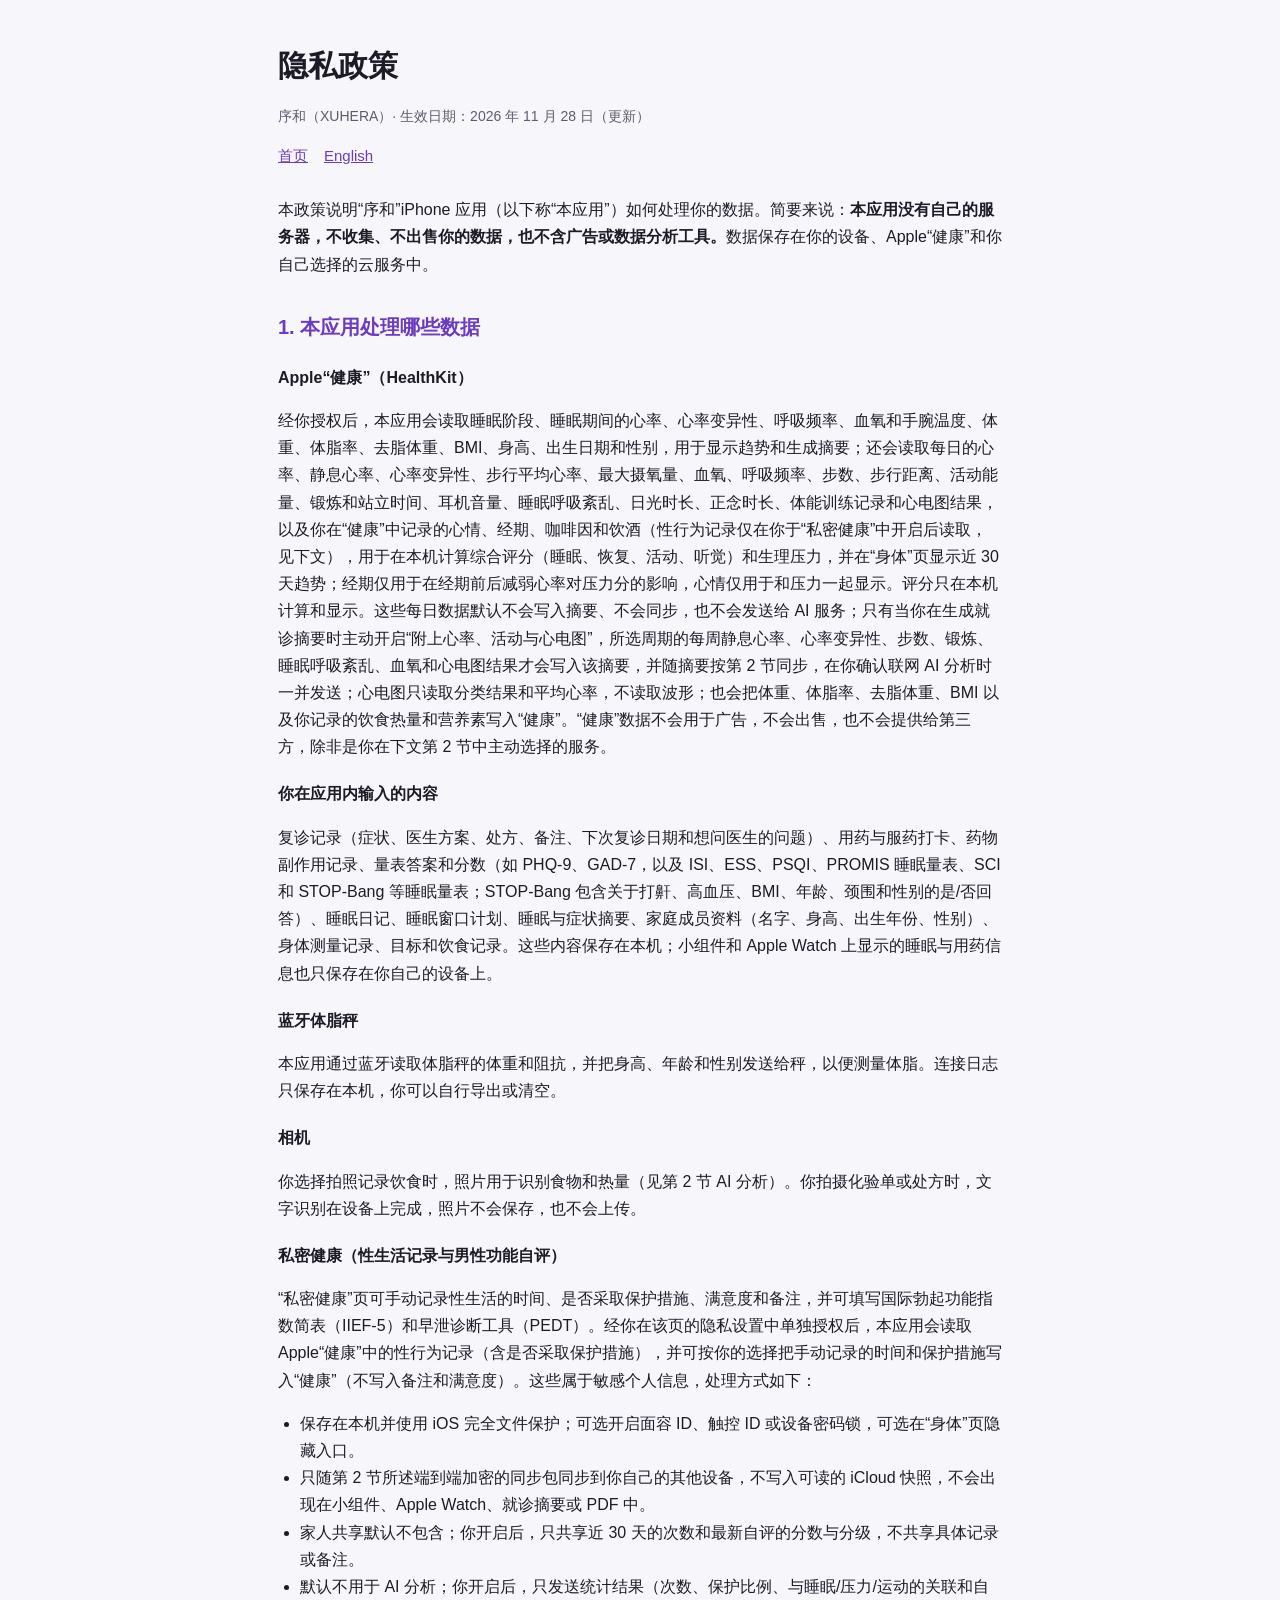
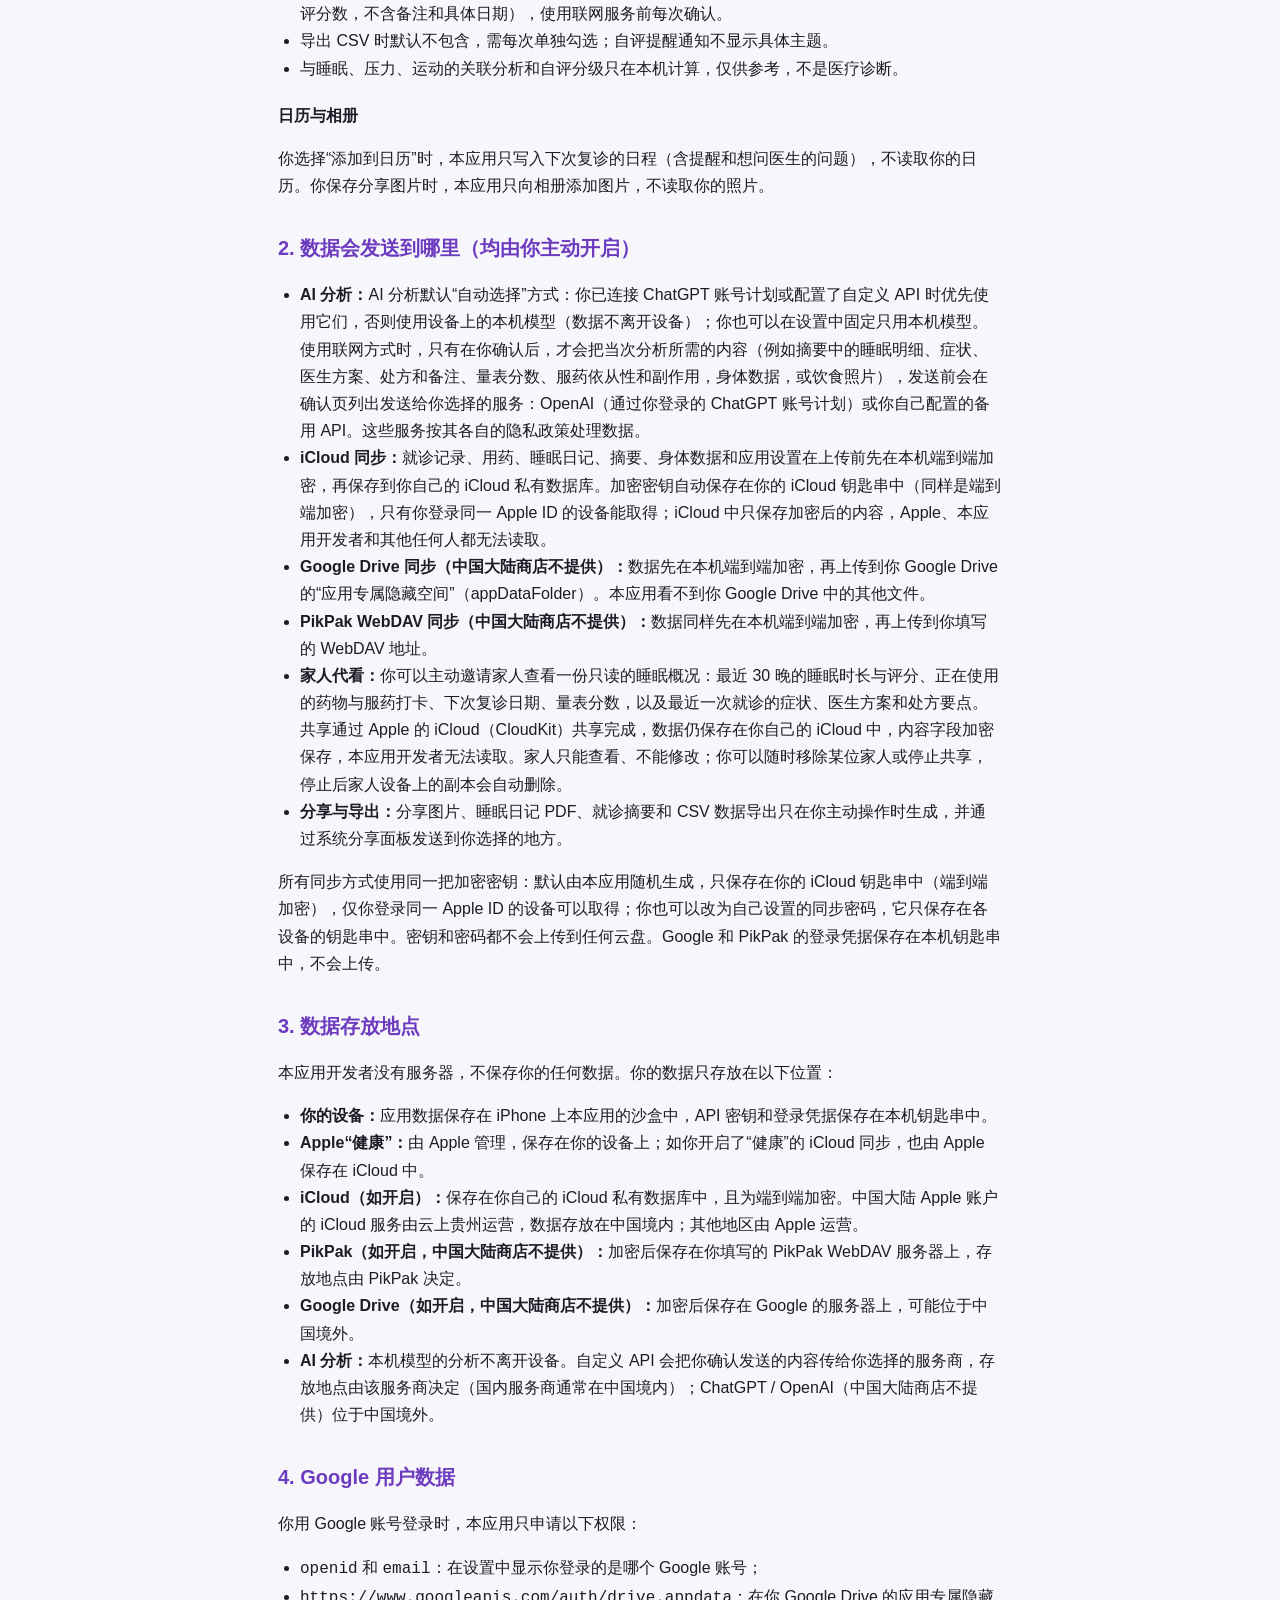
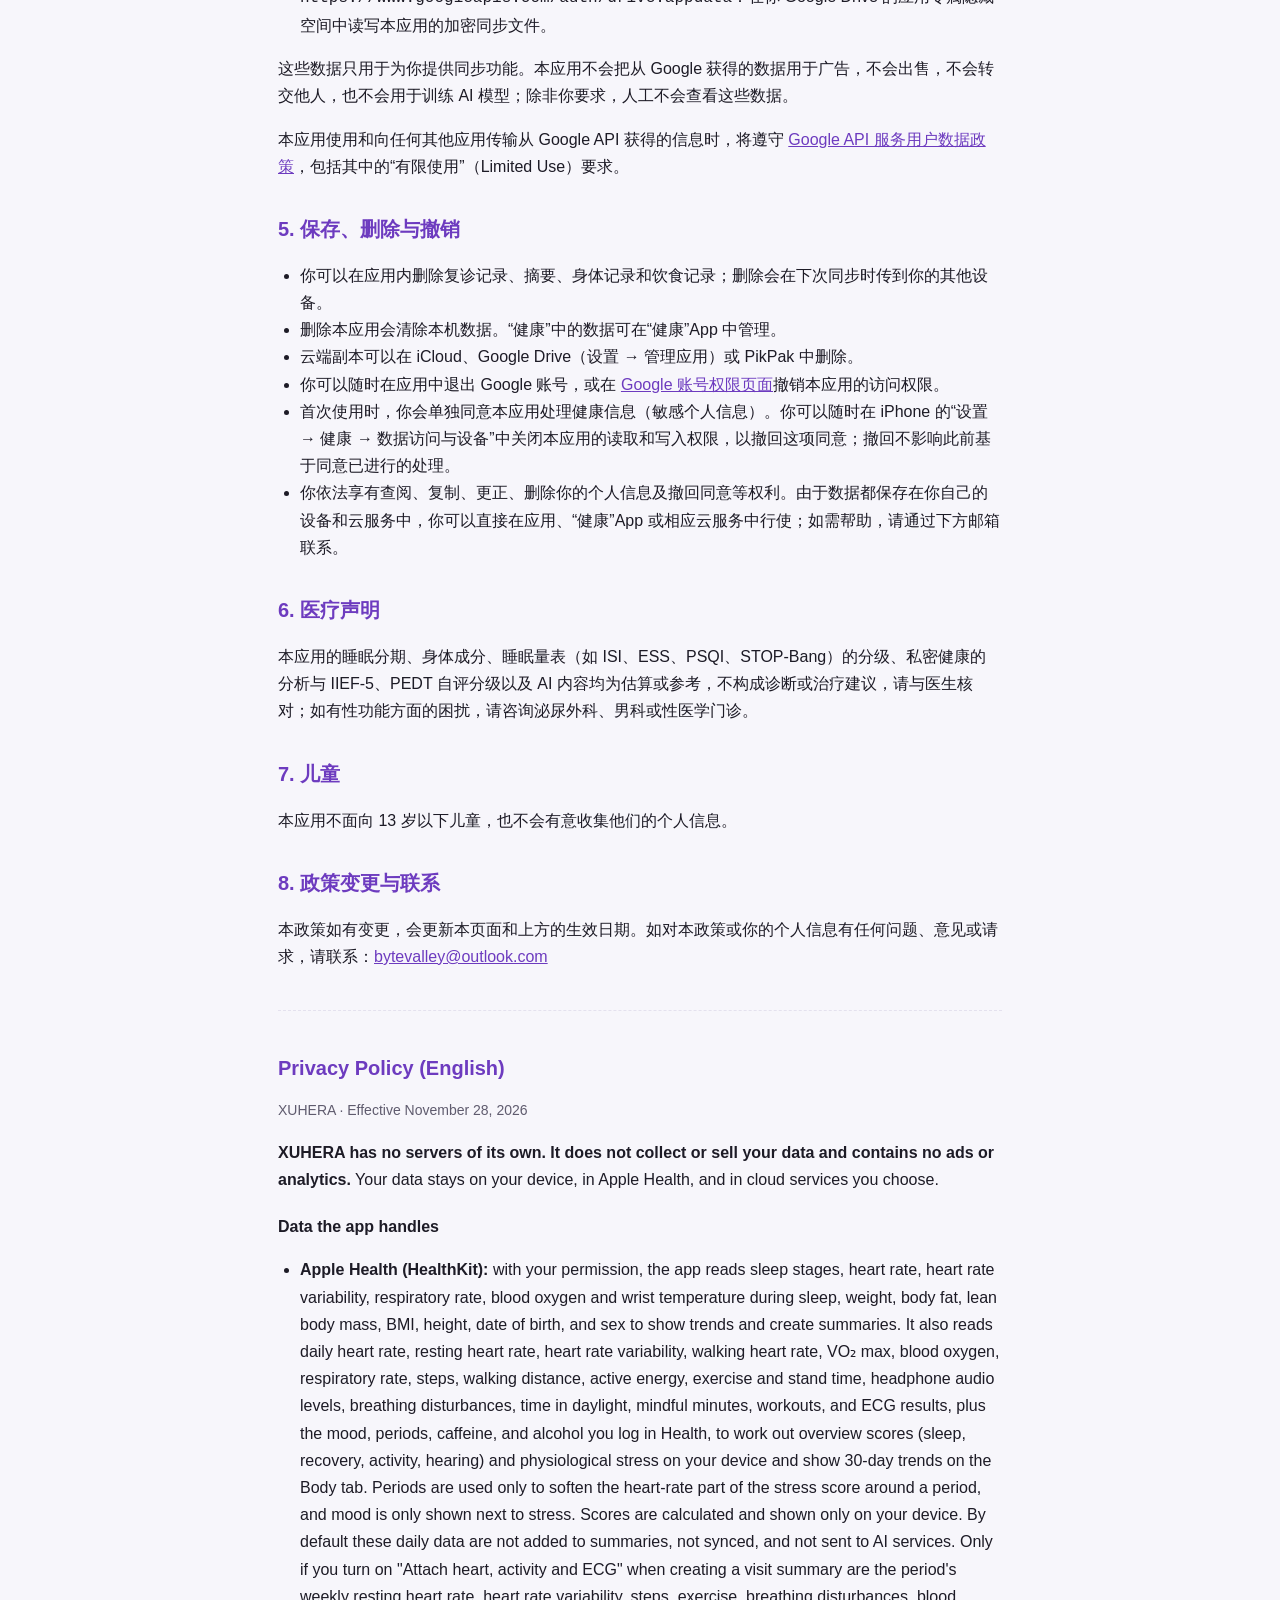
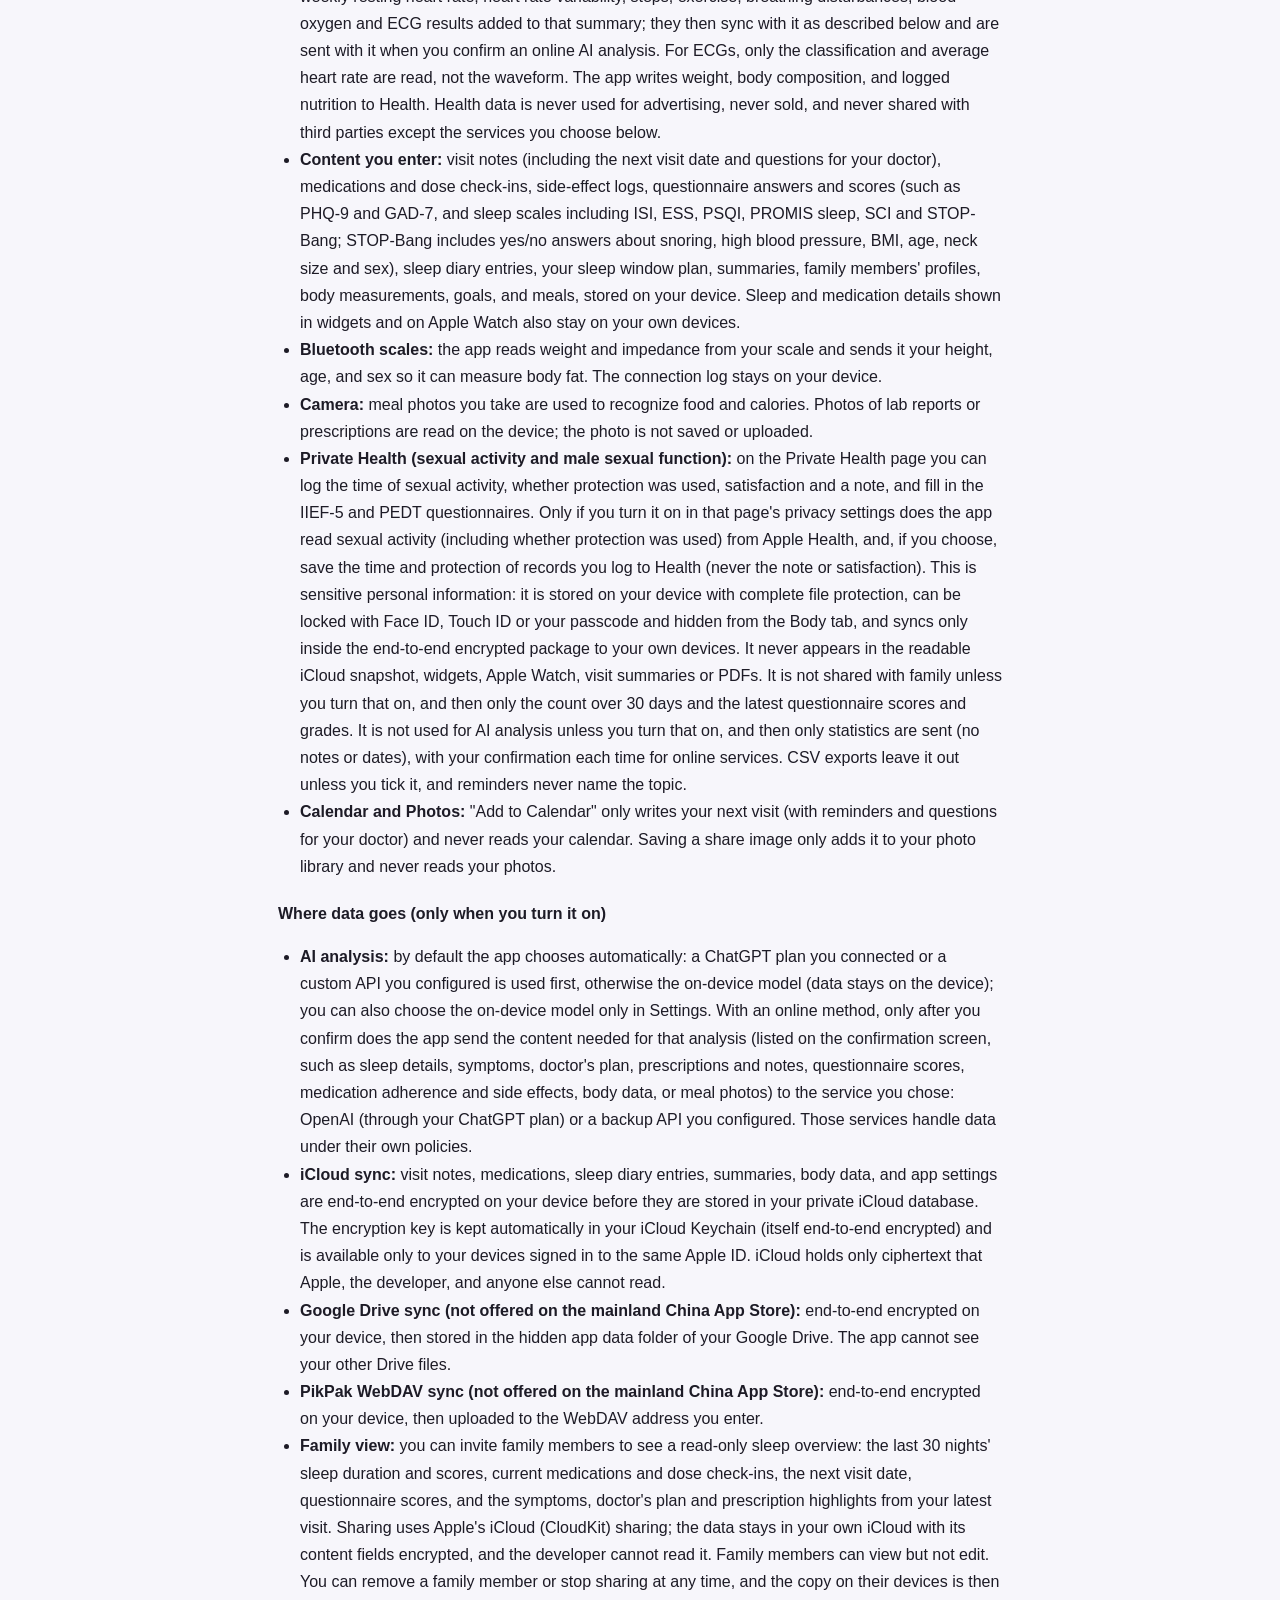
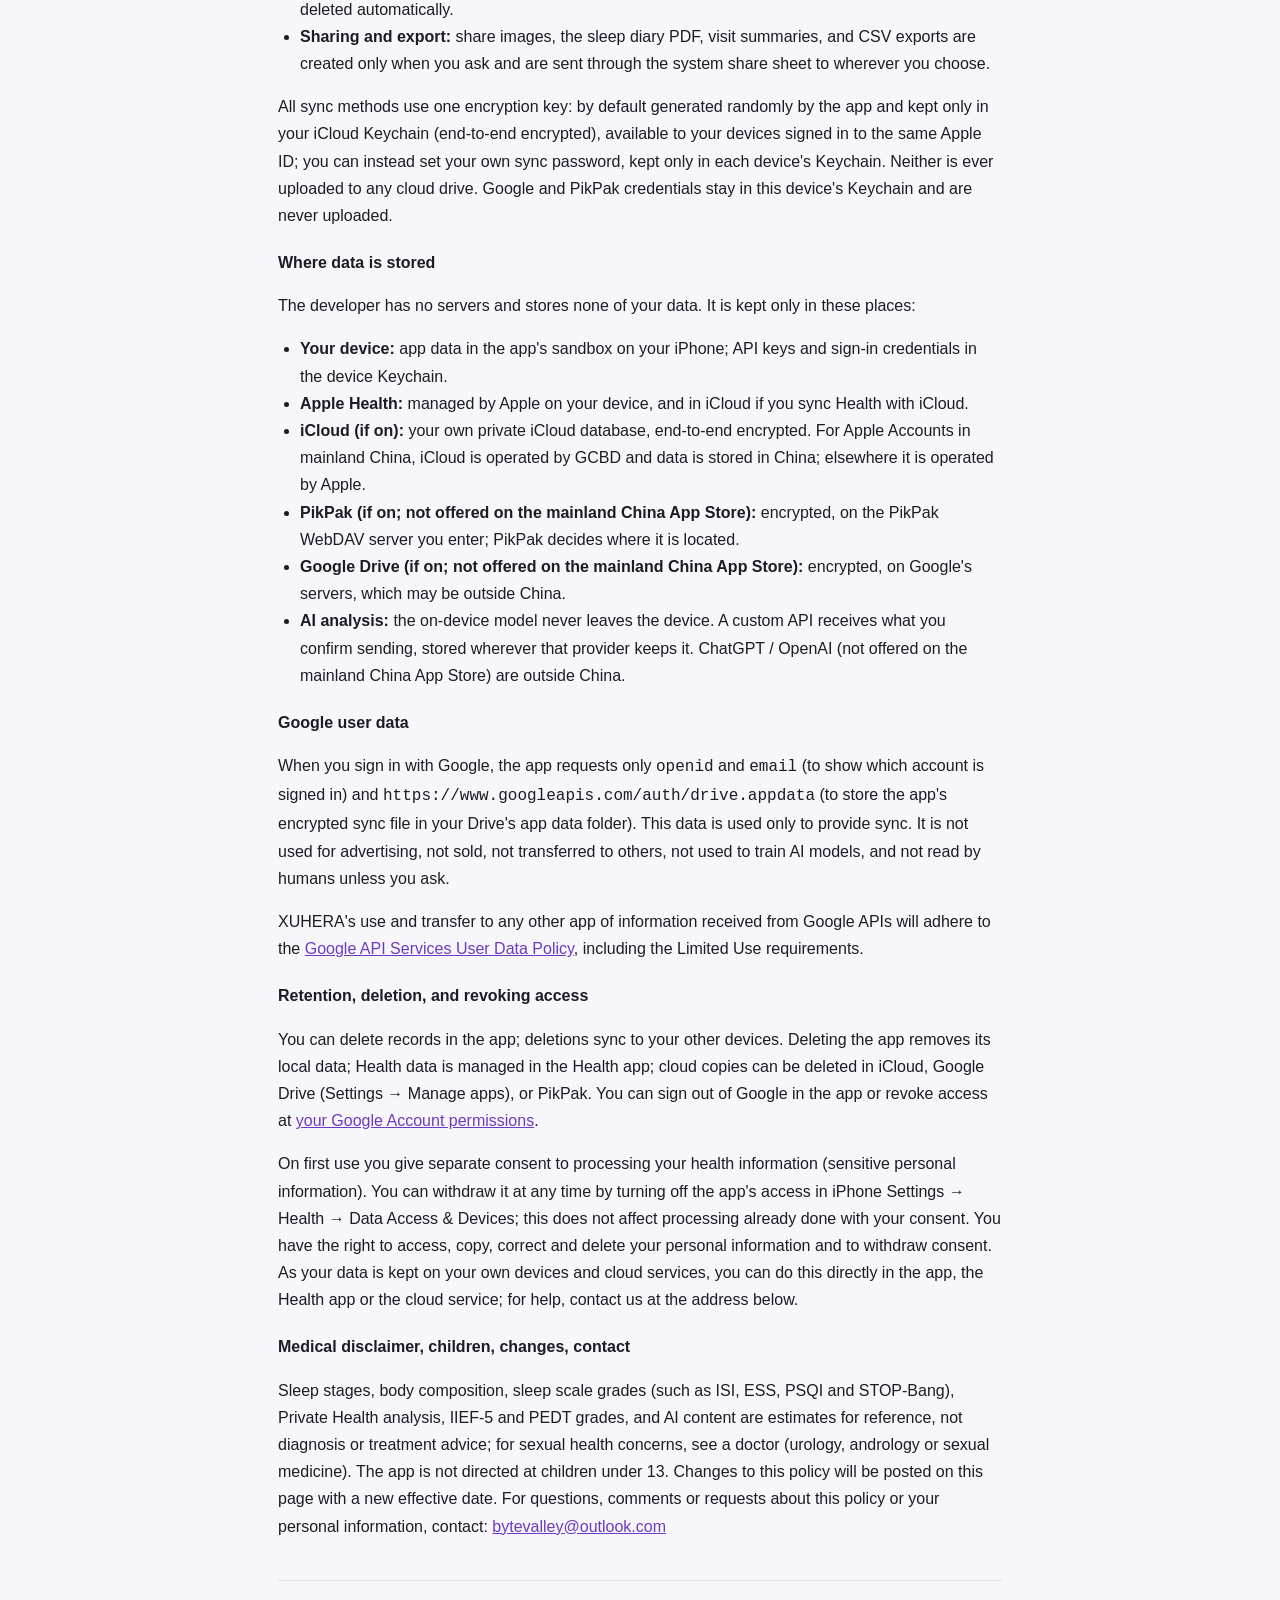
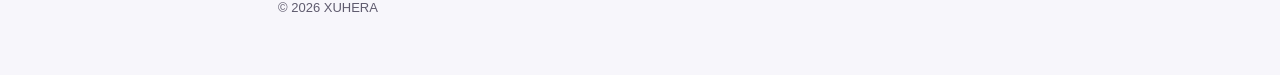
==== commit fa062430: "Privacy policy: Private Health, sleep scales and AI method order Adds the Private Health section (se" ====
--- a/privacy.html
+++ b/privacy.html
@@ -11,7 +11,7 @@
 <main>
 <header>
   <h1>隐私政策</h1>
-  <p class="muted">序和（XUHERA）· 生效日期：2026 年 11 月 27 日（更新）</p>
+  <p class="muted">序和（XUHERA）· 生效日期：2026 年 11 月 28 日（更新）</p>
   <nav><a href="index.html">首页</a><a href="#en">English</a></nav>
 </header>
 
@@ -19,19 +19,29 @@
 
 <h2>1. 本应用处理哪些数据</h2>
 <h3>Apple“健康”（HealthKit）</h3>
-<p>经你授权后，本应用会读取睡眠阶段、睡眠期间的心率、心率变异性、呼吸频率、血氧和手腕温度、体重、体脂率、去脂体重、BMI、身高、出生日期和性别，用于显示趋势和生成摘要；还会读取每日的心率、静息心率、心率变异性、步行平均心率、最大摄氧量、血氧、呼吸频率、步数、步行距离、活动能量、锻炼和站立时间、耳机音量、睡眠呼吸紊乱、日光时长、正念时长、体能训练记录和心电图结果，以及你在“健康”中记录的心情、经期、咖啡因和饮酒，用于在本机计算综合评分（睡眠、恢复、活动、听觉）和生理压力，并在“身体”页显示近 30 天趋势；经期仅用于在经期前后减弱心率对压力分的影响，心情仅用于和压力一起显示。评分只在本机计算和显示。这些每日数据默认不会写入摘要、不会同步，也不会发送给 AI 服务；只有当你在生成就诊摘要时主动开启“附上心率、活动与心电图”，所选周期的每周静息心率、心率变异性、步数、锻炼、睡眠呼吸紊乱、血氧和心电图结果才会写入该摘要，并随摘要按第 2 节同步，在你确认联网 AI 分析时一并发送；心电图只读取分类结果和平均心率，不读取波形；也会把体重、体脂率、去脂体重、BMI 以及你记录的饮食热量和营养素写入“健康”。“健康”数据不会用于广告，不会出售，也不会提供给第三方，除非是你在下文第 2 节中主动选择的服务。</p>
+<p>经你授权后，本应用会读取睡眠阶段、睡眠期间的心率、心率变异性、呼吸频率、血氧和手腕温度、体重、体脂率、去脂体重、BMI、身高、出生日期和性别，用于显示趋势和生成摘要；还会读取每日的心率、静息心率、心率变异性、步行平均心率、最大摄氧量、血氧、呼吸频率、步数、步行距离、活动能量、锻炼和站立时间、耳机音量、睡眠呼吸紊乱、日光时长、正念时长、体能训练记录和心电图结果，以及你在“健康”中记录的心情、经期、咖啡因和饮酒（性行为记录仅在你于“私密健康”中开启后读取，见下文），用于在本机计算综合评分（睡眠、恢复、活动、听觉）和生理压力，并在“身体”页显示近 30 天趋势；经期仅用于在经期前后减弱心率对压力分的影响，心情仅用于和压力一起显示。评分只在本机计算和显示。这些每日数据默认不会写入摘要、不会同步，也不会发送给 AI 服务；只有当你在生成就诊摘要时主动开启“附上心率、活动与心电图”，所选周期的每周静息心率、心率变异性、步数、锻炼、睡眠呼吸紊乱、血氧和心电图结果才会写入该摘要，并随摘要按第 2 节同步，在你确认联网 AI 分析时一并发送；心电图只读取分类结果和平均心率，不读取波形；也会把体重、体脂率、去脂体重、BMI 以及你记录的饮食热量和营养素写入“健康”。“健康”数据不会用于广告，不会出售，也不会提供给第三方，除非是你在下文第 2 节中主动选择的服务。</p>
 <h3>你在应用内输入的内容</h3>
-<p>复诊记录（症状、医生方案、处方、备注、下次复诊日期和想问医生的问题）、用药与服药打卡、药物副作用记录、量表答案和分数（如 PHQ-9、GAD-7）、睡眠日记、睡眠窗口计划、睡眠与症状摘要、家庭成员资料（名字、身高、出生年份、性别）、身体测量记录、目标和饮食记录。这些内容保存在本机；小组件和 Apple Watch 上显示的睡眠与用药信息也只保存在你自己的设备上。</p>
+<p>复诊记录（症状、医生方案、处方、备注、下次复诊日期和想问医生的问题）、用药与服药打卡、药物副作用记录、量表答案和分数（如 PHQ-9、GAD-7，以及 ISI、ESS、PSQI、PROMIS 睡眠量表、SCI 和 STOP-Bang 等睡眠量表；STOP-Bang 包含关于打鼾、高血压、BMI、年龄、颈围和性别的是/否回答）、睡眠日记、睡眠窗口计划、睡眠与症状摘要、家庭成员资料（名字、身高、出生年份、性别）、身体测量记录、目标和饮食记录。这些内容保存在本机；小组件和 Apple Watch 上显示的睡眠与用药信息也只保存在你自己的设备上。</p>
 <h3>蓝牙体脂秤</h3>
 <p>本应用通过蓝牙读取体脂秤的体重和阻抗，并把身高、年龄和性别发送给秤，以便测量体脂。连接日志只保存在本机，你可以自行导出或清空。</p>
 <h3>相机</h3>
 <p>你选择拍照记录饮食时，照片用于识别食物和热量（见第 2 节 AI 分析）。你拍摄化验单或处方时，文字识别在设备上完成，照片不会保存，也不会上传。</p>
+<h3>私密健康（性生活记录与男性功能自评）</h3>
+<p>“私密健康”页可手动记录性生活的时间、是否采取保护措施、满意度和备注，并可填写国际勃起功能指数简表（IIEF-5）和早泄诊断工具（PEDT）。经你在该页的隐私设置中单独授权后，本应用会读取 Apple“健康”中的性行为记录（含是否采取保护措施），并可按你的选择把手动记录的时间和保护措施写入“健康”（不写入备注和满意度）。这些属于敏感个人信息，处理方式如下：</p>
+<ul>
+  <li>保存在本机并使用 iOS 完全文件保护；可选开启面容 ID、触控 ID 或设备密码锁，可选在“身体”页隐藏入口。</li>
+  <li>只随第 2 节所述端到端加密的同步包同步到你自己的其他设备，不写入可读的 iCloud 快照，不会出现在小组件、Apple Watch、就诊摘要或 PDF 中。</li>
+  <li>家人共享默认不包含；你开启后，只共享近 30 天的次数和最新自评的分数与分级，不共享具体记录或备注。</li>
+  <li>默认不用于 AI 分析；你开启后，只发送统计结果（次数、保护比例、与睡眠/压力/运动的关联和自评分数，不含备注和具体日期），使用联网服务前每次确认。</li>
+  <li>导出 CSV 时默认不包含，需每次单独勾选；自评提醒通知不显示具体主题。</li>
+  <li>与睡眠、压力、运动的关联分析和自评分级只在本机计算，仅供参考，不是医疗诊断。</li>
+</ul>
 <h3>日历与相册</h3>
 <p>你选择“添加到日历”时，本应用只写入下次复诊的日程（含提醒和想问医生的问题），不读取你的日历。你保存分享图片时，本应用只向相册添加图片，不读取你的照片。</p>
 
 <h2>2. 数据会发送到哪里（均由你主动开启）</h2>
 <ul>
-  <li><strong>AI 分析：</strong>本应用优先使用设备上的本机模型，数据不离开设备。只有在你确认后，才会把当次分析所需的内容（例如摘要中的睡眠明细、症状、医生方案、处方和备注、量表分数、服药依从性和副作用，身体数据，或饮食照片），发送前会在确认页列出发送给你选择的服务：OpenAI（通过你登录的 ChatGPT 账号计划）或你自己配置的备用 API。这些服务按其各自的隐私政策处理数据。</li>
+  <li><strong>AI 分析：</strong>AI 分析默认“自动选择”方式：你已连接 ChatGPT 账号计划或配置了自定义 API 时优先使用它们，否则使用设备上的本机模型（数据不离开设备）；你也可以在设置中固定只用本机模型。使用联网方式时，只有在你确认后，才会把当次分析所需的内容（例如摘要中的睡眠明细、症状、医生方案、处方和备注、量表分数、服药依从性和副作用，身体数据，或饮食照片），发送前会在确认页列出发送给你选择的服务：OpenAI（通过你登录的 ChatGPT 账号计划）或你自己配置的备用 API。这些服务按其各自的隐私政策处理数据。</li>
   <li><strong>iCloud 同步：</strong>就诊记录、用药、睡眠日记、摘要、身体数据和应用设置在上传前先在本机端到端加密，再保存到你自己的 iCloud 私有数据库。加密密钥自动保存在你的 iCloud 钥匙串中（同样是端到端加密），只有你登录同一 Apple ID 的设备能取得；iCloud 中只保存加密后的内容，Apple、本应用开发者和其他任何人都无法读取。</li>
   <li><strong>Google Drive 同步（中国大陆商店不提供）：</strong>数据先在本机端到端加密，再上传到你 Google Drive 的“应用专属隐藏空间”（appDataFolder）。本应用看不到你 Google Drive 中的其他文件。</li>
   <li><strong>PikPak WebDAV 同步（中国大陆商店不提供）：</strong>数据同样先在本机端到端加密，再上传到你填写的 WebDAV 地址。</li>
@@ -71,7 +81,7 @@
 </ul>
 
 <h2>6. 医疗声明</h2>
-<p>本应用的睡眠分期、身体成分和 AI 内容均为估算或参考，不构成诊断或治疗建议，请与医生核对。</p>
+<p>本应用的睡眠分期、身体成分、睡眠量表（如 ISI、ESS、PSQI、STOP-Bang）的分级、私密健康的分析与 IIEF-5、PEDT 自评分级以及 AI 内容均为估算或参考，不构成诊断或治疗建议，请与医生核对；如有性功能方面的困扰，请咨询泌尿外科、男科或性医学门诊。</p>
 
 <h2>7. 儿童</h2>
 <p>本应用不面向 13 岁以下儿童，也不会有意收集他们的个人信息。</p>
@@ -81,21 +91,22 @@
 
 <section class="lang" id="en">
   <h2>Privacy Policy (English)</h2>
-  <p class="muted">XUHERA · Effective November 27, 2026</p>
+  <p class="muted">XUHERA · Effective November 28, 2026</p>
   <p><strong>XUHERA has no servers of its own. It does not collect or sell your data and contains no ads or analytics.</strong> Your data stays on your device, in Apple Health, and in cloud services you choose.</p>
 
   <h3>Data the app handles</h3>
   <ul>
     <li><strong>Apple Health (HealthKit):</strong> with your permission, the app reads sleep stages, heart rate, heart rate variability, respiratory rate, blood oxygen and wrist temperature during sleep, weight, body fat, lean body mass, BMI, height, date of birth, and sex to show trends and create summaries. It also reads daily heart rate, resting heart rate, heart rate variability, walking heart rate, VO₂ max, blood oxygen, respiratory rate, steps, walking distance, active energy, exercise and stand time, headphone audio levels, breathing disturbances, time in daylight, mindful minutes, workouts, and ECG results, plus the mood, periods, caffeine, and alcohol you log in Health, to work out overview scores (sleep, recovery, activity, hearing) and physiological stress on your device and show 30-day trends on the Body tab. Periods are used only to soften the heart-rate part of the stress score around a period, and mood is only shown next to stress. Scores are calculated and shown only on your device. By default these daily data are not added to summaries, not synced, and not sent to AI services. Only if you turn on "Attach heart, activity and ECG" when creating a visit summary are the period's weekly resting heart rate, heart rate variability, steps, exercise, breathing disturbances, blood oxygen and ECG results added to that summary; they then sync with it as described below and are sent with it when you confirm an online AI analysis. For ECGs, only the classification and average heart rate are read, not the waveform. The app writes weight, body composition, and logged nutrition to Health. Health data is never used for advertising, never sold, and never shared with third parties except the services you choose below.</li>
-    <li><strong>Content you enter:</strong> visit notes (including the next visit date and questions for your doctor), medications and dose check-ins, side-effect logs, questionnaire answers and scores (such as PHQ-9 and GAD-7), sleep diary entries, your sleep window plan, summaries, family members' profiles, body measurements, goals, and meals, stored on your device. Sleep and medication details shown in widgets and on Apple Watch also stay on your own devices.</li>
+    <li><strong>Content you enter:</strong> visit notes (including the next visit date and questions for your doctor), medications and dose check-ins, side-effect logs, questionnaire answers and scores (such as PHQ-9 and GAD-7, and sleep scales including ISI, ESS, PSQI, PROMIS sleep, SCI and STOP-Bang; STOP-Bang includes yes/no answers about snoring, high blood pressure, BMI, age, neck size and sex), sleep diary entries, your sleep window plan, summaries, family members' profiles, body measurements, goals, and meals, stored on your device. Sleep and medication details shown in widgets and on Apple Watch also stay on your own devices.</li>
     <li><strong>Bluetooth scales:</strong> the app reads weight and impedance from your scale and sends it your height, age, and sex so it can measure body fat. The connection log stays on your device.</li>
     <li><strong>Camera:</strong> meal photos you take are used to recognize food and calories. Photos of lab reports or prescriptions are read on the device; the photo is not saved or uploaded.</li>
+    <li><strong>Private Health (sexual activity and male sexual function):</strong> on the Private Health page you can log the time of sexual activity, whether protection was used, satisfaction and a note, and fill in the IIEF-5 and PEDT questionnaires. Only if you turn it on in that page's privacy settings does the app read sexual activity (including whether protection was used) from Apple Health, and, if you choose, save the time and protection of records you log to Health (never the note or satisfaction). This is sensitive personal information: it is stored on your device with complete file protection, can be locked with Face ID, Touch ID or your passcode and hidden from the Body tab, and syncs only inside the end-to-end encrypted package to your own devices. It never appears in the readable iCloud snapshot, widgets, Apple Watch, visit summaries or PDFs. It is not shared with family unless you turn that on, and then only the count over 30 days and the latest questionnaire scores and grades. It is not used for AI analysis unless you turn that on, and then only statistics are sent (no notes or dates), with your confirmation each time for online services. CSV exports leave it out unless you tick it, and reminders never name the topic.</li>
     <li><strong>Calendar and Photos:</strong> "Add to Calendar" only writes your next visit (with reminders and questions for your doctor) and never reads your calendar. Saving a share image only adds it to your photo library and never reads your photos.</li>
   </ul>
 
   <h3>Where data goes (only when you turn it on)</h3>
   <ul>
-    <li><strong>AI analysis:</strong> on-device first. Only after you confirm does the app send the content needed for that analysis (listed on the confirmation screen, such as sleep details, symptoms, doctor's plan, prescriptions and notes, questionnaire scores, medication adherence and side effects, body data, or meal photos) to the service you chose: OpenAI (through your ChatGPT plan) or a backup API you configured. Those services handle data under their own policies.</li>
+    <li><strong>AI analysis:</strong> by default the app chooses automatically: a ChatGPT plan you connected or a custom API you configured is used first, otherwise the on-device model (data stays on the device); you can also choose the on-device model only in Settings. With an online method, only after you confirm does the app send the content needed for that analysis (listed on the confirmation screen, such as sleep details, symptoms, doctor's plan, prescriptions and notes, questionnaire scores, medication adherence and side effects, body data, or meal photos) to the service you chose: OpenAI (through your ChatGPT plan) or a backup API you configured. Those services handle data under their own policies.</li>
     <li><strong>iCloud sync:</strong> visit notes, medications, sleep diary entries, summaries, body data, and app settings are end-to-end encrypted on your device before they are stored in your private iCloud database. The encryption key is kept automatically in your iCloud Keychain (itself end-to-end encrypted) and is available only to your devices signed in to the same Apple ID. iCloud holds only ciphertext that Apple, the developer, and anyone else cannot read.</li>
     <li><strong>Google Drive sync (not offered on the mainland China App Store):</strong> end-to-end encrypted on your device, then stored in the hidden app data folder of your Google Drive. The app cannot see your other Drive files.</li>
     <li><strong>PikPak WebDAV sync (not offered on the mainland China App Store):</strong> end-to-end encrypted on your device, then uploaded to the WebDAV address you enter.</li>
@@ -124,7 +135,7 @@
   <p>On first use you give separate consent to processing your health information (sensitive personal information). You can withdraw it at any time by turning off the app's access in iPhone Settings → Health → Data Access &amp; Devices; this does not affect processing already done with your consent. You have the right to access, copy, correct and delete your personal information and to withdraw consent. As your data is kept on your own devices and cloud services, you can do this directly in the app, the Health app or the cloud service; for help, contact us at the address below.</p>
 
   <h3>Medical disclaimer, children, changes, contact</h3>
-  <p>Sleep stages, body composition, and AI content are estimates for reference, not diagnosis or treatment advice. The app is not directed at children under 13. Changes to this policy will be posted on this page with a new effective date. For questions, comments or requests about this policy or your personal information, contact: <a href="mailto:bytevalley@outlook.com">bytevalley@outlook.com</a></p>
+  <p>Sleep stages, body composition, sleep scale grades (such as ISI, ESS, PSQI and STOP-Bang), Private Health analysis, IIEF-5 and PEDT grades, and AI content are estimates for reference, not diagnosis or treatment advice; for sexual health concerns, see a doctor (urology, andrology or sexual medicine). The app is not directed at children under 13. Changes to this policy will be posted on this page with a new effective date. For questions, comments or requests about this policy or your personal information, contact: <a href="mailto:bytevalley@outlook.com">bytevalley@outlook.com</a></p>
 </section>
 
 <footer>© 2026 XUHERA</footer>
